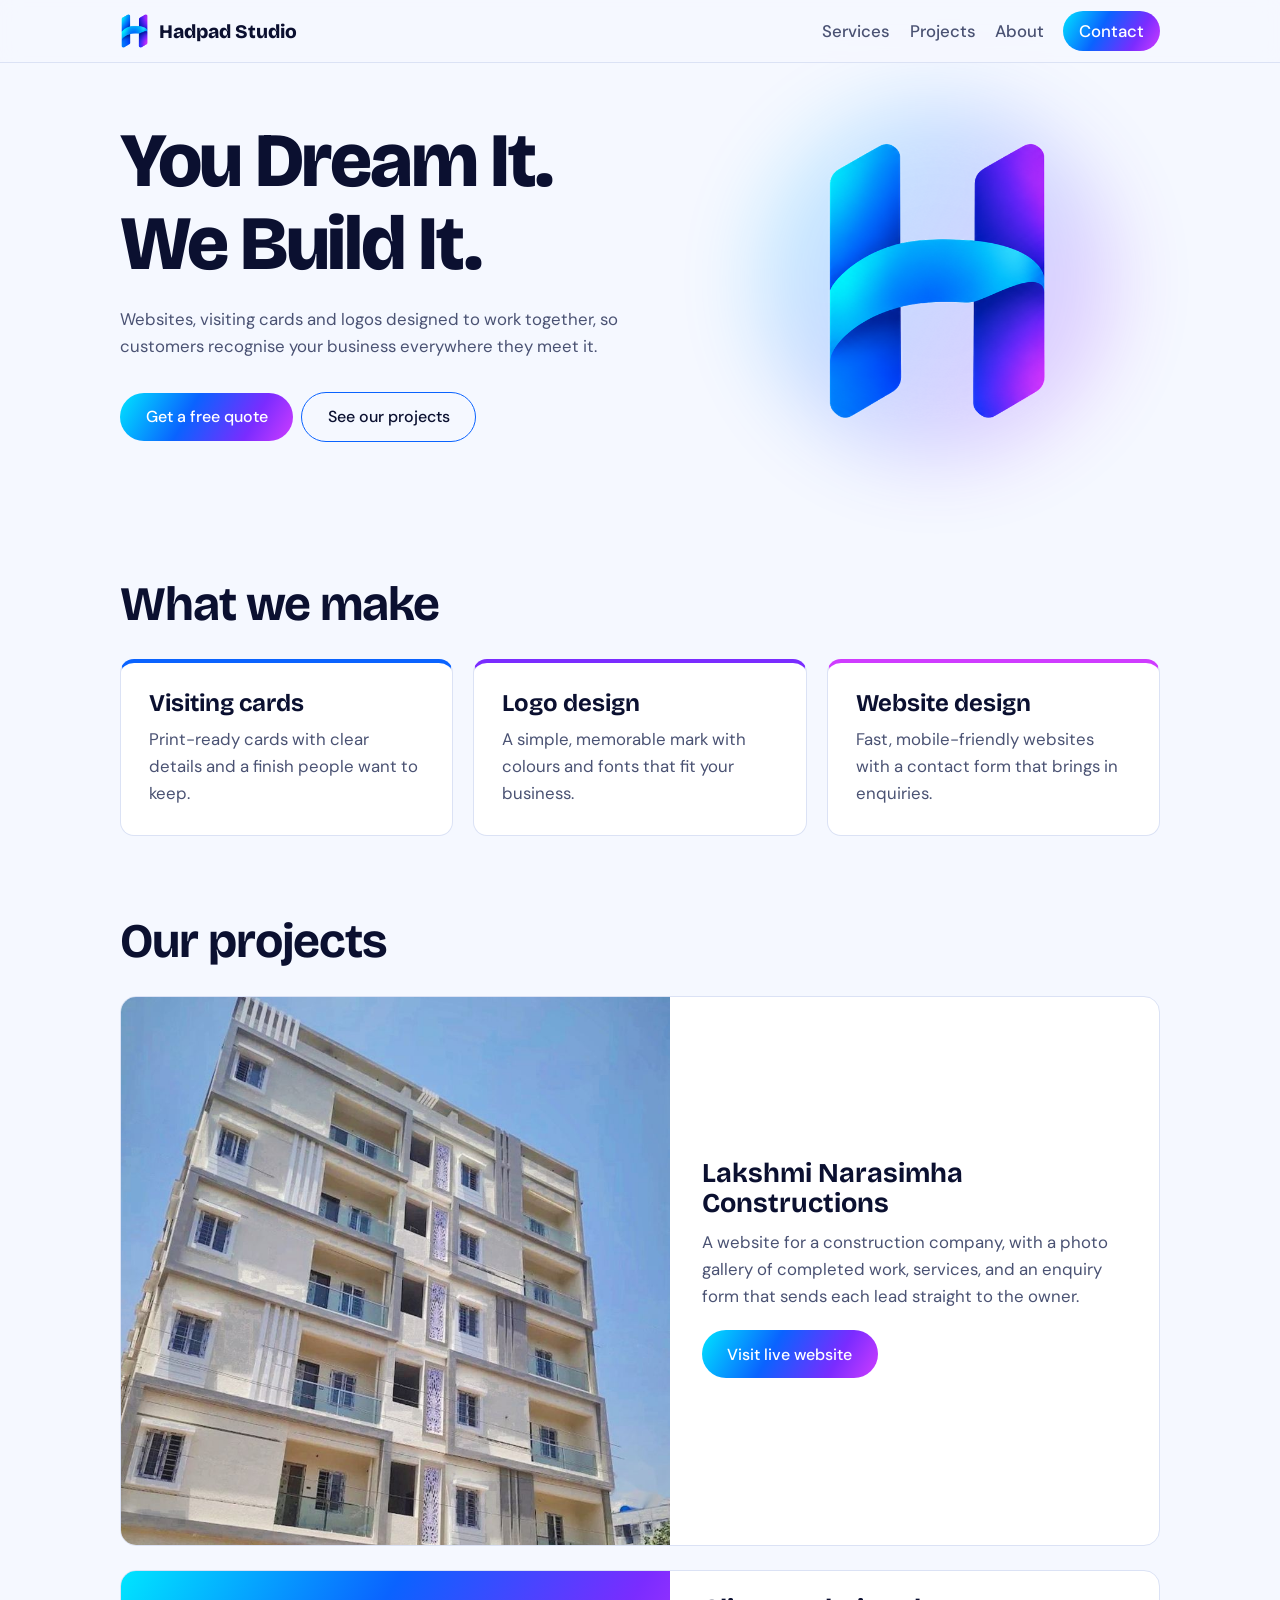
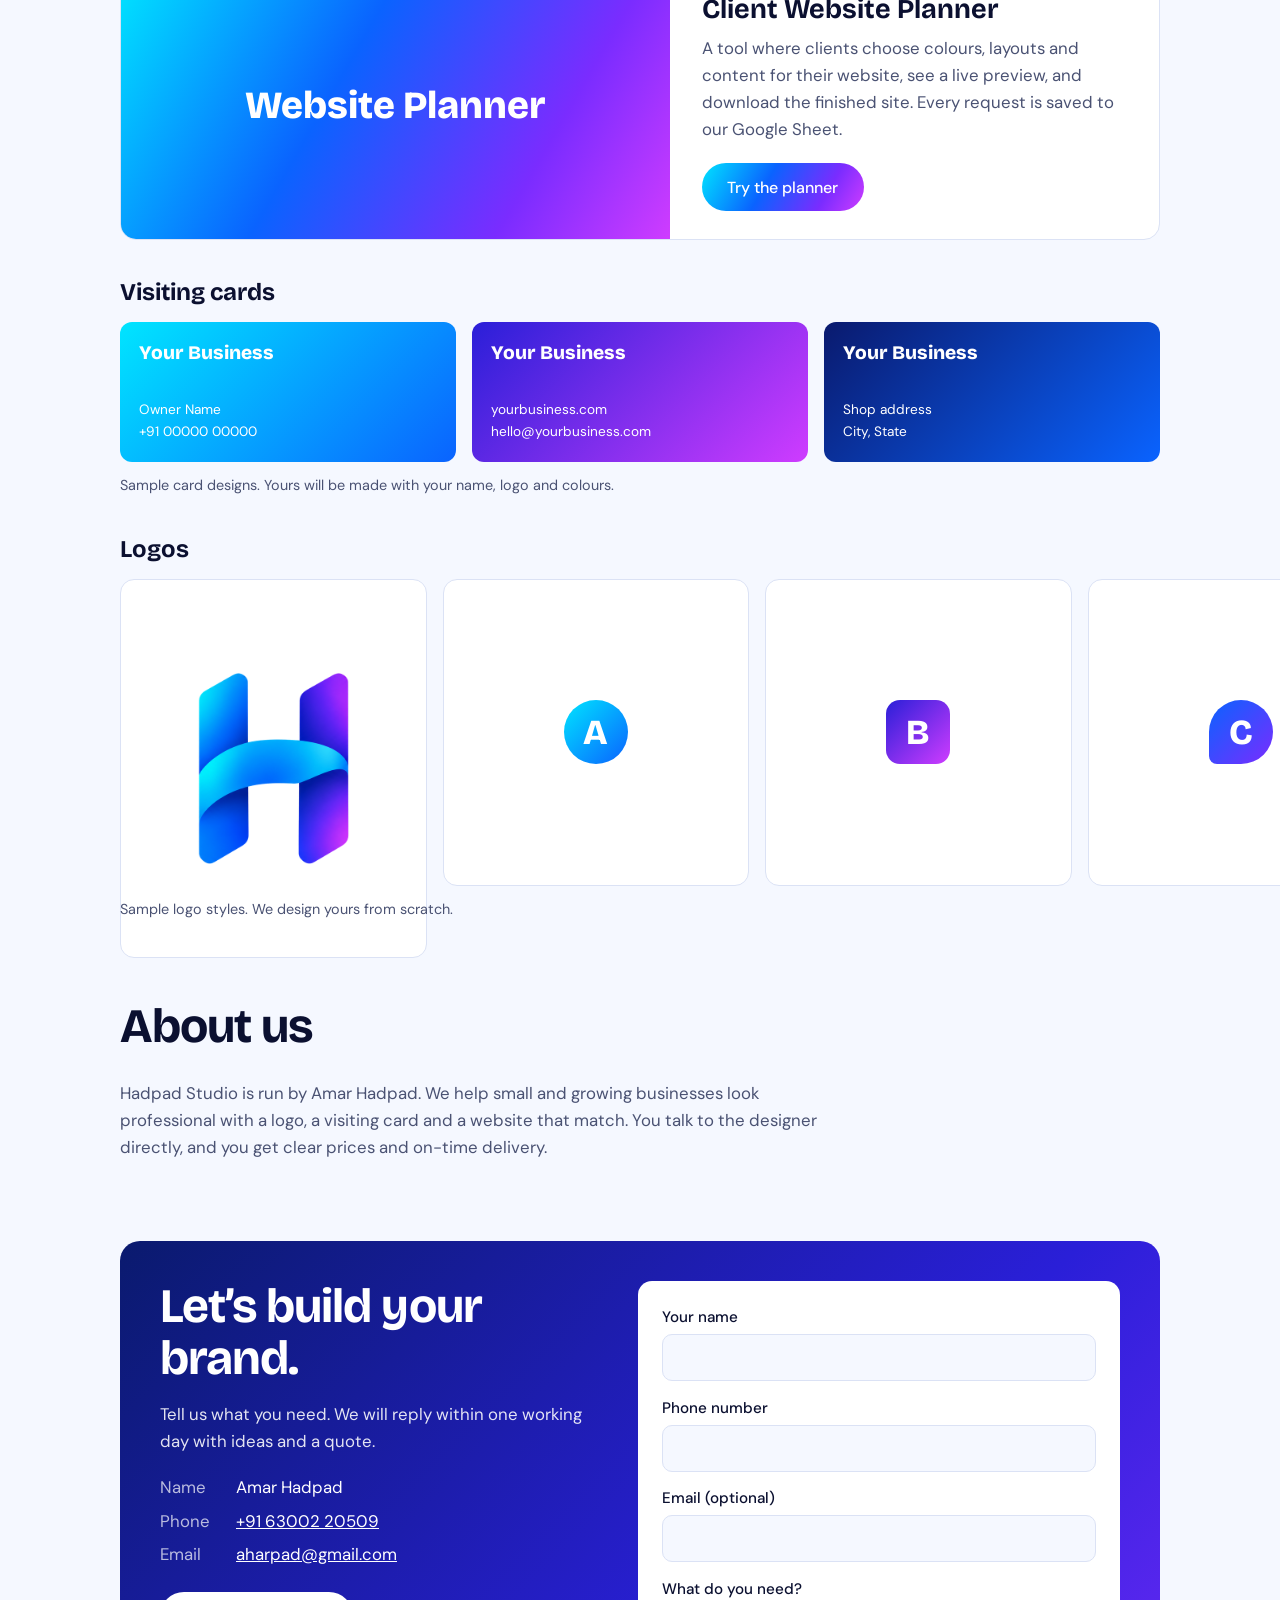
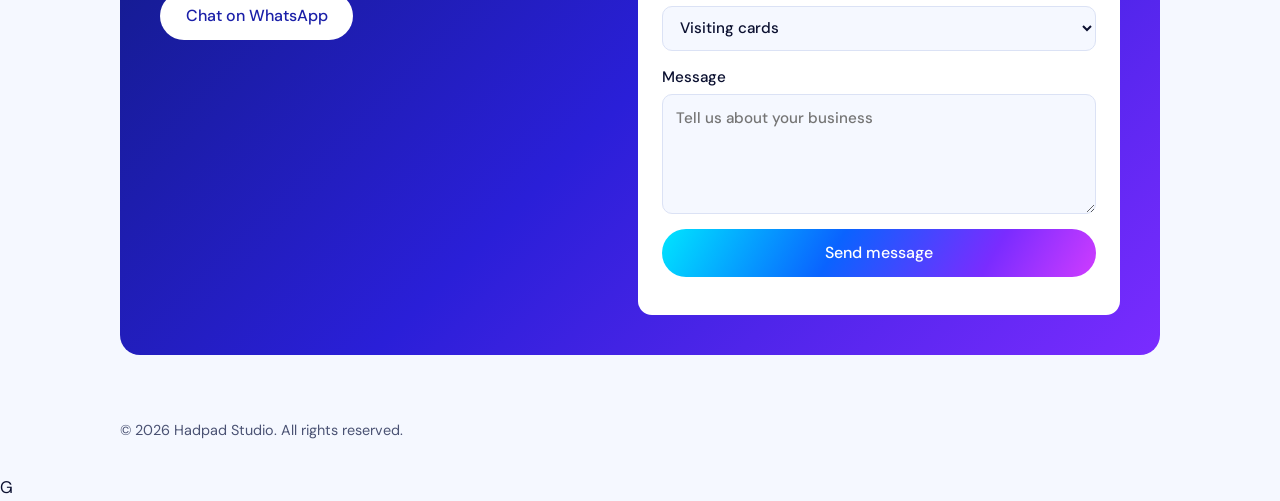
==== index.html @ 597d5db1 "update" ====
<!DOCTYPE html>
<html lang="en">
<head>
<meta charset="utf-8">
<meta name="viewport" content="width=device-width, initial-scale=1, viewport-fit=cover">
<title>Hadpad Studio – Brands that get remembered</title>
<meta name="description" content="Hadpad Studio designs visiting cards, logos and websites for growing businesses. Get a free quote today.">
<meta name="theme-color" content="#2a1fd8">
<link rel="icon" type="image/png" sizes="32x32" href="images/favicon-32x32.png">
<link rel="apple-touch-icon" href="images/apple-touch-icon.png">
<link rel="preconnect" href="https://fonts.googleapis.com">
<link rel="preconnect" href="https://fonts.gstatic.com" crossorigin>
<link rel="stylesheet" href="https://fonts.googleapis.com/css2?family=Bricolage+Grotesque:wght@600;800&family=DM+Sans:wght@400;500&display=swap">
<link rel="stylesheet" href="style.css">
</head>
<body>
<header><div class="wrap bar">
<a class="logo" href="#top"><img src="images/logo.png" alt="" width="28" height="40"><span>Hadpad Studio</span></a>
<nav><a href="#services">Services</a><a href="#projects">Projects</a><a href="#about">About</a><a class="pill" href="#contact">Contact</a></nav>
</div></header>
<main id="top">
<section class="wrap hero">
<div>
<h1>You Dream It. We Build It.</h1>
<p>Websites, visiting cards and logos designed to work together, so customers recognise your business everywhere they meet it.</p>
<a class="btn" href="#contact">Get a free quote</a><a class="btn alt" href="#projects">See our projects</a>
</div>
<div class="mark" aria-hidden="true"><img src="images/logo.png" alt="" width="260" height="370"></div>
</section>

<section class="wrap sec" id="services">
<h2>What we make</h2>
<div class="grid3">
<div class="svc"><h3>Visiting cards</h3><p>Print-ready cards with clear details and a finish people want to keep.</p></div>
<div class="svc"><h3>Logo design</h3><p>A simple, memorable mark with colours and fonts that fit your business.</p></div>
<div class="svc"><h3>Website design</h3><p>Fast, mobile-friendly websites with a contact form that brings in enquiries.</p></div>
</div>
</section>

<section class="wrap sec" id="projects">
<h2>Our projects</h2>

<article class="proj">
<img src="images/project-lnc.jpg" alt="Lakshmi Narasimha Constructions website" loading="lazy" width="900" height="600">
<div>
<h3>Lakshmi Narasimha Constructions</h3>
<p>A website for a construction company, with a photo gallery of completed work, services, and an enquiry form that sends each lead straight to the owner.</p>
<a class="btn" href="https://lakshmi-narasimha-constructions.aharpad.workers.dev/" target="_blank" rel="noopener">Visit live website</a>
</div>
</article>

<article class="proj">
<span class="ph" aria-hidden="true">Website Planner</span>
<div>
<h3>Client Website Planner</h3>
<p>A tool where clients choose colours, layouts and content for their website, see a live preview, and download the finished site. Every request is saved to our Google Sheet.</p>
<a class="btn" href="https://web-builder.aharpad.workers.dev/" target="_blank" rel="noopener">Try the planner</a>
</div>
</article>

<h3 class="sub">Visiting cards</h3>
<div class="cards">
<div class="vc a"><b>Your Business</b><span>Owner Name<br>+91 00000 00000</span></div>
<div class="vc b"><b>Your Business</b><span>yourbusiness.com<br>hello@yourbusiness.com</span></div>
<div class="vc c"><b>Your Business</b><span>Shop address<br>City, State</span></div>
</div>
<p class="note">Sample card designs. Yours will be made with your name, logo and colours.</p>
<h3 class="sub">Logos</h3>
<div class="logos">
<div class="lg"><img src="images/logo.png" alt="H ribbon logo" width="60" height="85"></div>
<div class="lg"><span class="m1">A</span></div>
<div class="lg"><span class="m2">B</span></div>
<div class="lg"><span class="m3">C</span></div>
</div>
<p class="note">Sample logo styles. We design yours from scratch.</p>
</section>

<section class="wrap sec" id="about">
<h2>About us</h2>
<p class="lead">Hadpad Studio is run by Amar Hadpad. We help small and growing businesses look professional with a logo, a visiting card and a website that match. You talk to the designer directly, and you get clear prices and on-time delivery.</p>
</section>

<section class="wrap sec" id="contact">
<div class="box">
<div class="info">
<h2>Let’s build your brand.</h2>
<p>Tell us what you need. We will reply within one working day with ideas and a quote.</p>
<ul>
<li><span>Name</span> Amar Hadpad</li>
<li><span>Phone</span> <a href="tel:+916300220509">+91 63002 20509</a></li>
<li><span>Email</span> <a href="mailto:aharpad@gmail.com">aharpad@gmail.com</a></li>
</ul>
<a class="btn wa" href="https://wa.me/916300220509?text=Hi%20Amar%2C%20I%20need%20help%20with%20my%20brand." target="_blank" rel="noopener">Chat on WhatsApp</a>
</div>
<form id="f" novalidate>
<input type="text" name="_honey" tabindex="-1" autocomplete="off" class="hp" aria-hidden="true">
<label>Your name<input name="name" required autocomplete="name"></label>
<label>Phone number<input name="phone" type="tel" required autocomplete="tel"></label>
<label>Email (optional)<input name="email" type="email" autocomplete="email"></label>
<label>What do you need?
<select name="service"><option>Visiting cards</option><option>Logo design</option><option>Website design</option><option>Full brand package</option></select></label>
<label>Message<textarea name="message" rows="4" placeholder="Tell us about your business"></textarea></label>
<button class="btn" type="submit">Send message</button>
<p id="msg" role="status" aria-live="polite"></p>
</form>
</div>
</section>
</main>
<footer><div class="wrap">© 2026 Hadpad Studio. All rights reserved.</div></footer>
<script src="script.js"></script>
</body>
</html>G
---- style.css ----
:root{--bg:#f5f8ff;--surface:#fff;--ink:#0b1030;--muted:#4a5273;--line:#dbe2f5;--cyan:#00e5ff;--blue:#0a63ff;--indigo:#2a1fd8;--violet:#7a2cff;--magenta:#cf3cff;
--grad:linear-gradient(120deg,var(--cyan),var(--blue) 40%,var(--violet) 75%,var(--magenta));
box-sizing:border-box;padding-top:env(safe-area-inset-top,0px);padding-bottom:env(safe-area-inset-bottom,0px)}
@media (prefers-color-scheme:dark){:root{--bg:#070a1f;--surface:#10163a;--ink:#f0f3ff;--muted:#a9b3d9;--line:#222b5c}}
*,*::before,*::after{box-sizing:inherit}
html{scroll-padding-top:4.5rem;scroll-behavior:smooth}
body{margin:0;background:var(--bg);color:var(--ink);font:400 1.05rem/1.6 "DM Sans",system-ui,sans-serif}
h1,h2,h3{font-family:"Bricolage Grotesque","DM Sans",system-ui,sans-serif;line-height:1.08;margin:0}
a{color:inherit}
:focus-visible{outline:3px solid var(--blue);outline-offset:3px}
img{max-width:100%;height:auto}
.wrap{max-width:1080px;margin:0 auto;padding:0 1.25rem}
header{position:sticky;top:0;z-index:5;background:color-mix(in srgb,var(--bg) 88%,transparent);backdrop-filter:blur(10px);border-bottom:1px solid var(--line)}
.bar{display:flex;justify-content:space-between;align-items:center;padding-top:.7rem;padding-bottom:.7rem}
.logo{display:flex;align-items:center;gap:.6rem;font:800 1.2rem "Bricolage Grotesque",sans-serif;text-decoration:none}
.logo img{height:36px;width:auto}
nav{display:flex;align-items:center;gap:1.2rem}
nav a{text-decoration:none;color:var(--muted);font-weight:500}
nav a:hover{color:var(--ink)}
nav a.pill{background:var(--grad);color:#fff;padding:.4rem 1rem;border-radius:999px}
.hero{display:grid;grid-template-columns:1.1fr .9fr;gap:3rem;align-items:center;padding-top:3rem;padding-bottom:4.5rem}
.hero h1{font-size:clamp(2.6rem,6.5vw,4.8rem);font-weight:800;letter-spacing:-.03em}
.hero p{max-width:34rem;color:var(--muted);margin:1.25rem 0 2rem}
.btn{display:inline-block;border:0;cursor:pointer;font:500 1rem "DM Sans",sans-serif;background:var(--grad);color:#fff;padding:.85rem 1.6rem;border-radius:999px;text-decoration:none}
.btn.alt{background:transparent;color:var(--ink);border:1.5px solid var(--blue);margin-left:.5rem}
.btn:disabled{opacity:.6;cursor:wait}
.mark{display:grid;place-items:center;position:relative;min-height:340px}
.mark::before{content:"";position:absolute;width:80%;aspect-ratio:1;border-radius:50%;background:var(--grad);opacity:.2;filter:blur(40px)}
.mark img{position:relative;width:min(240px,65%)}
.sec{padding-top:3.5rem;padding-bottom:1.5rem}
.sec h2{font-size:clamp(2rem,4.5vw,3rem);letter-spacing:-.02em;margin-bottom:1.75rem}
.lead{max-width:44rem;color:var(--muted);margin:0}
.grid3{display:grid;grid-template-columns:repeat(3,1fr);gap:1.25rem}
.svc{background:var(--surface);border:1px solid var(--line);border-top:4px solid var(--blue);border-radius:14px;padding:1.75rem}
.svc:nth-child(2){border-top-color:var(--violet)}
.svc:nth-child(3){border-top-color:var(--magenta)}
.svc h3{font-size:1.5rem;margin-bottom:.6rem}
.svc p{margin:0;color:var(--muted)}
.proj{display:grid;grid-template-columns:1.2fr 1fr;gap:2rem;align-items:center;background:var(--surface);border:1px solid var(--line);border-radius:16px;overflow:hidden}
.proj + .proj{margin-top:1.5rem}
.proj img{display:block;width:100%;height:100%;object-fit:cover;min-height:260px}
.proj .ph{display:grid;place-items:center;align-self:stretch;min-height:260px;background:var(--grad);color:#fff;font:800 clamp(1.6rem,3.5vw,2.4rem)/1.1 "Bricolage Grotesque",sans-serif;text-align:center;padding:1rem}
.proj div{padding:1.5rem 1.75rem 1.75rem 0}
.proj h3{font-size:1.7rem;margin-bottom:.7rem}
.proj p{color:var(--muted);margin:0 0 1.25rem}
.sub{font-size:1.5rem;margin:2.5rem 0 1rem}
.cards{display:grid;grid-template-columns:repeat(3,1fr);gap:1rem}
.vc{min-height:140px;border-radius:12px;padding:1.2rem;color:#fff;display:flex;flex-direction:column;justify-content:space-between}
.vc b{font:800 1.2rem "Bricolage Grotesque",sans-serif}
.vc span{font-size:.85rem}
.vc.a{background:linear-gradient(135deg,var(--cyan),var(--blue))}
.vc.b{background:linear-gradient(135deg,var(--indigo),var(--magenta))}
.vc.c{background:linear-gradient(135deg,#0a1a6e,var(--blue))}
.logos{display:grid;grid-template-columns:repeat(4,1fr);gap:1rem}
.lg{aspect-ratio:1;display:grid;place-items:center;background:var(--surface);border:1px solid var(--line);border-radius:14px}
.lg img{height:55%;width:auto}
.lg span{font:800 2.2rem "Bricolage Grotesque",sans-serif;color:#fff;width:64px;height:64px;display:grid;place-items:center}
.m1{background:linear-gradient(135deg,var(--cyan),var(--blue));border-radius:50%}
.m2{background:linear-gradient(135deg,var(--indigo),var(--magenta));border-radius:14px}
.m3{background:linear-gradient(135deg,var(--blue),var(--violet));border-radius:50% 50% 50% 8px}
.note{color:var(--muted);font-size:.9rem;margin:.75rem 0 0}
.box{display:grid;grid-template-columns:1fr 1.1fr;gap:2.5rem;background:linear-gradient(135deg,#0a1a6e,var(--indigo) 55%,var(--violet));color:#fff;border-radius:20px;padding:2.5rem}
.box h2{margin-bottom:1rem}
.info p{opacity:.88;margin:0 0 1.25rem}
.info ul{list-style:none;padding:0;margin:0 0 1.5rem}
.info li{margin-bottom:.4rem}
.info li span{display:inline-block;width:4.5rem;opacity:.7}
.btn.wa{background:#fff;color:#1a1fa8}
form{display:grid;gap:.9rem;background:var(--surface);color:var(--ink);padding:1.5rem;border-radius:14px}
label{display:grid;gap:.3rem;font-weight:500;font-size:.95rem}
input,select,textarea{font:inherit;color:var(--ink);background:var(--bg);border:1.5px solid var(--line);border-radius:10px;padding:.65rem .8rem;width:100%}
input:focus,select:focus,textarea:focus{border-color:var(--blue);outline:none}
.hp{position:absolute;left:-9999px;height:0;width:0;opacity:0}
#msg{margin:0;font-size:.95rem}
#msg.ok{color:#0a8a4a}
#msg.err{color:#c4262e}
#msg a{text-decoration:underline}
footer{padding:2.5rem 0 2rem;color:var(--muted);font-size:.9rem}
@media (max-width:820px){
.hero,.proj,.box{grid-template-columns:1fr}.hero{gap:1rem}.mark{min-height:260px}
.grid3,.cards{grid-template-columns:1fr}.logos{grid-template-columns:repeat(2,1fr)}
.proj div{padding:0 1.5rem 1.75rem}.box{padding:1.5rem}
.proj .ph{min-height:180px}
nav a:not(.pill){display:none}.btn.alt{margin:.6rem 0 0}}
@media (prefers-reduced-motion:no-preference){.mark img{animation:float 5s ease-in-out infinite alternate}}
@keyframes float{to{translate:0 -10px}}
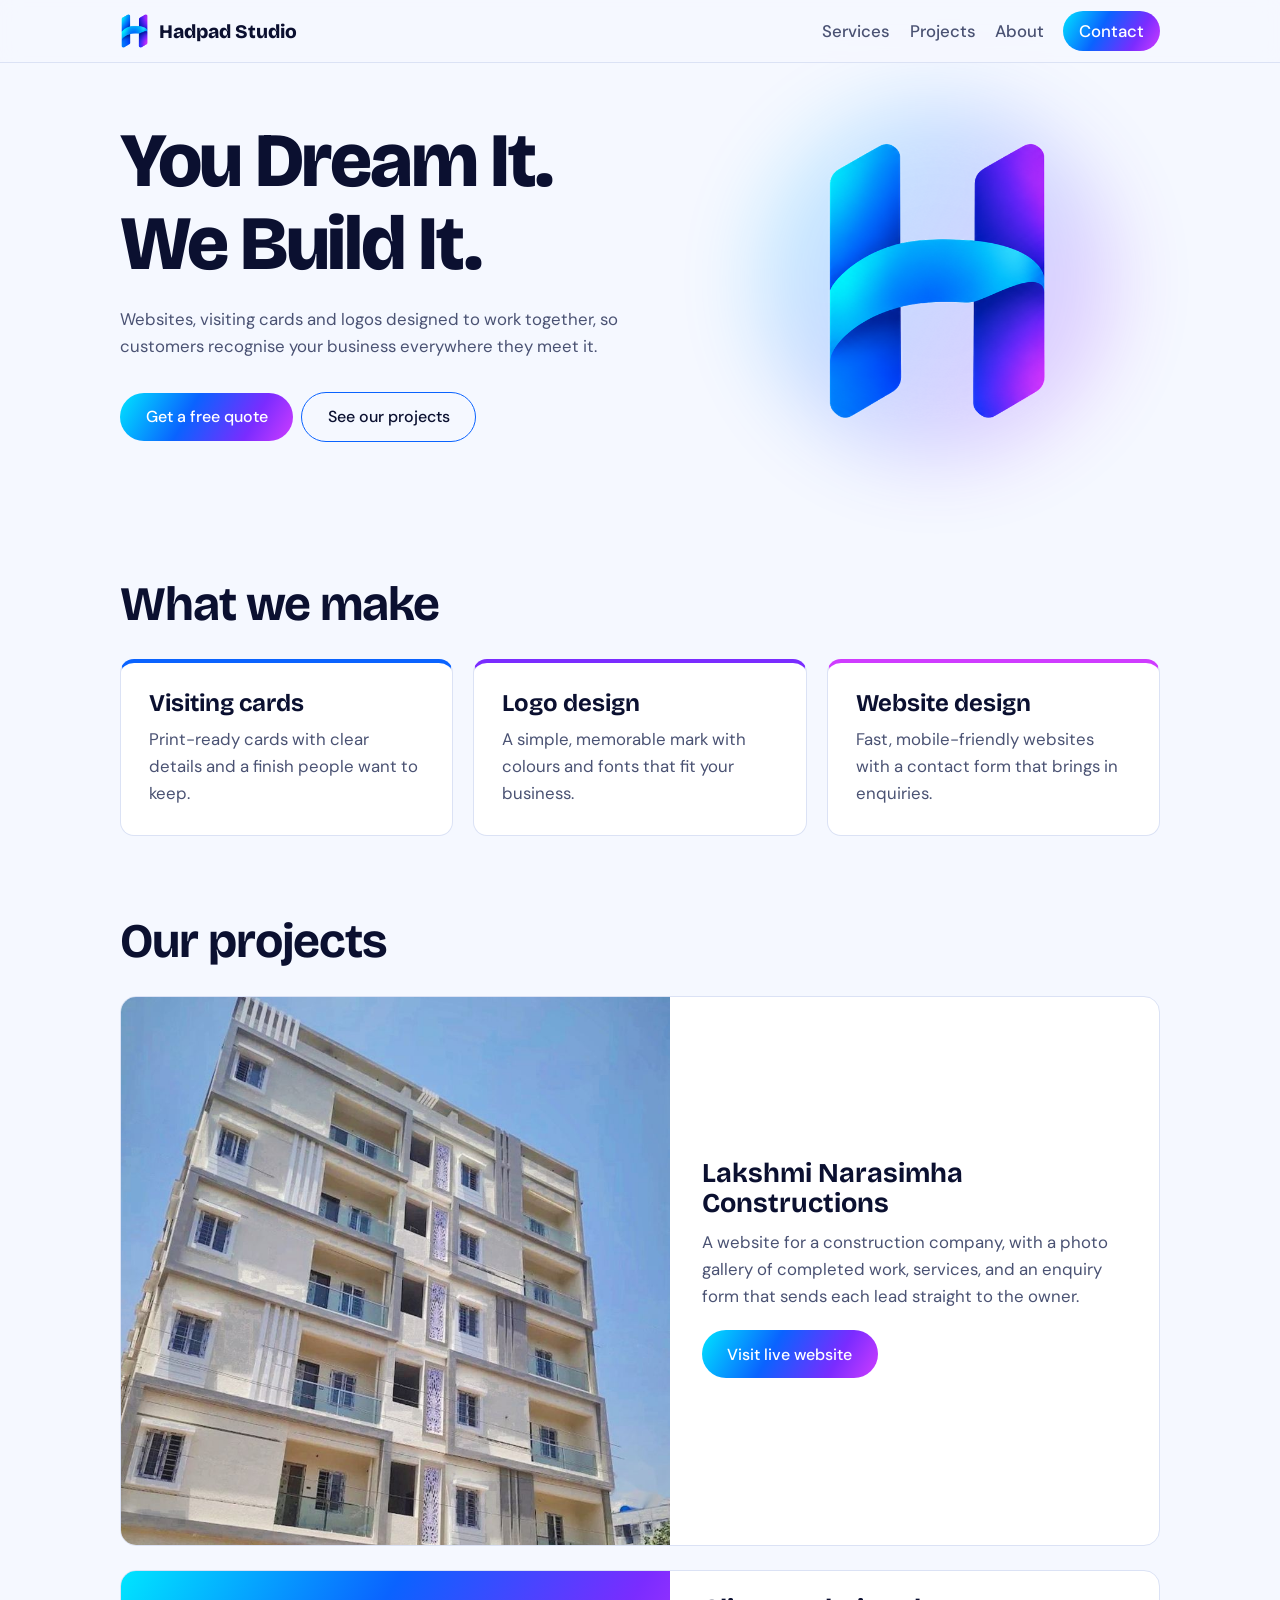
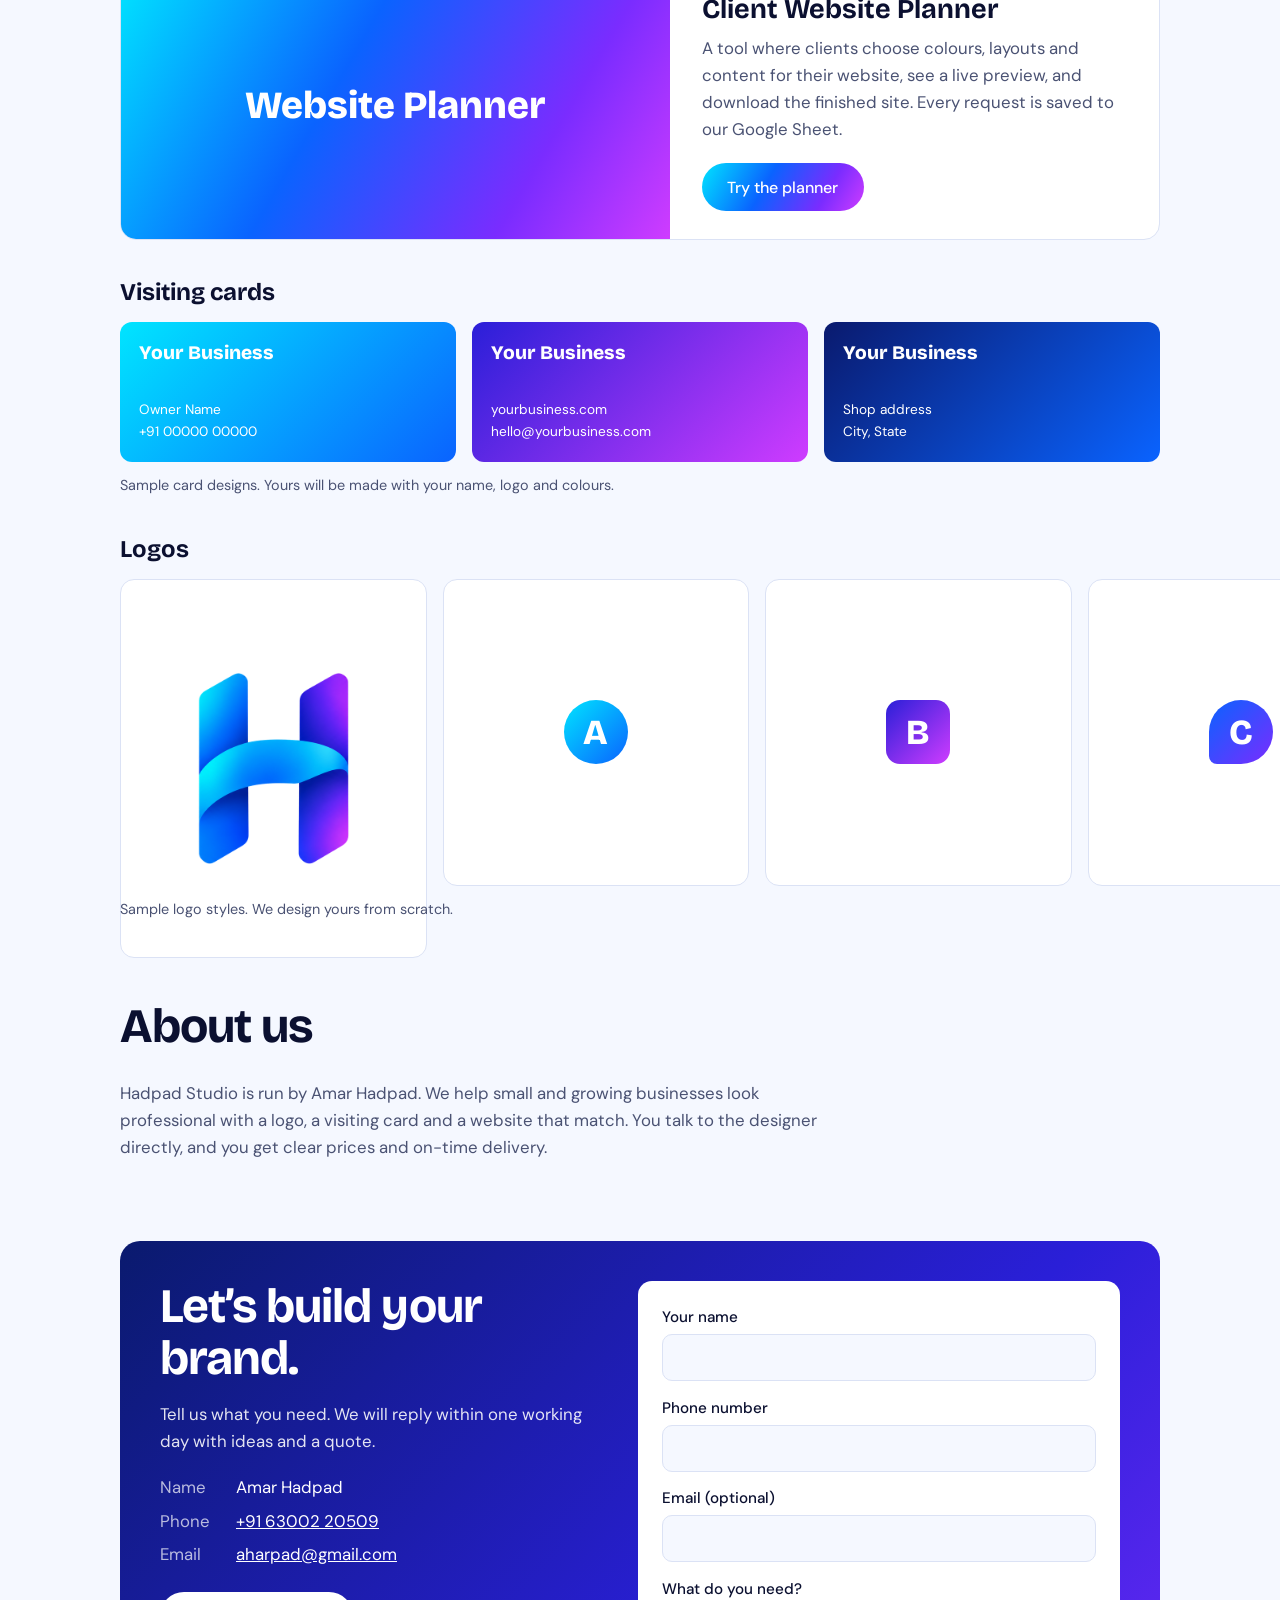
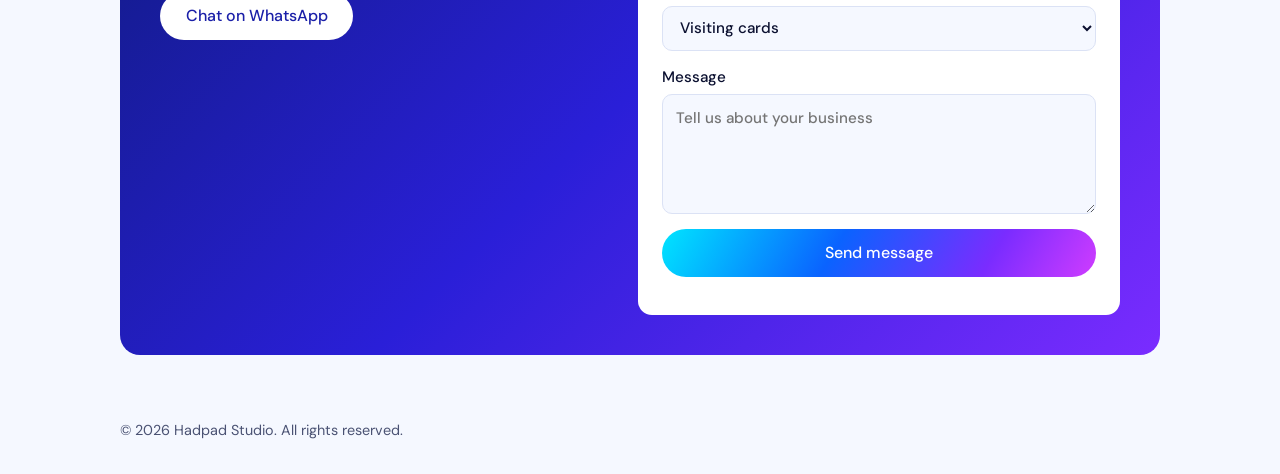
==== commit 5dbd988b: "update" ====
--- a/index.html
+++ b/index.html
@@ -109,4 +109,4 @@
 <footer><div class="wrap">© 2026 Hadpad Studio. All rights reserved.</div></footer>
 <script src="script.js"></script>
 </body>
-</html>G+</html>
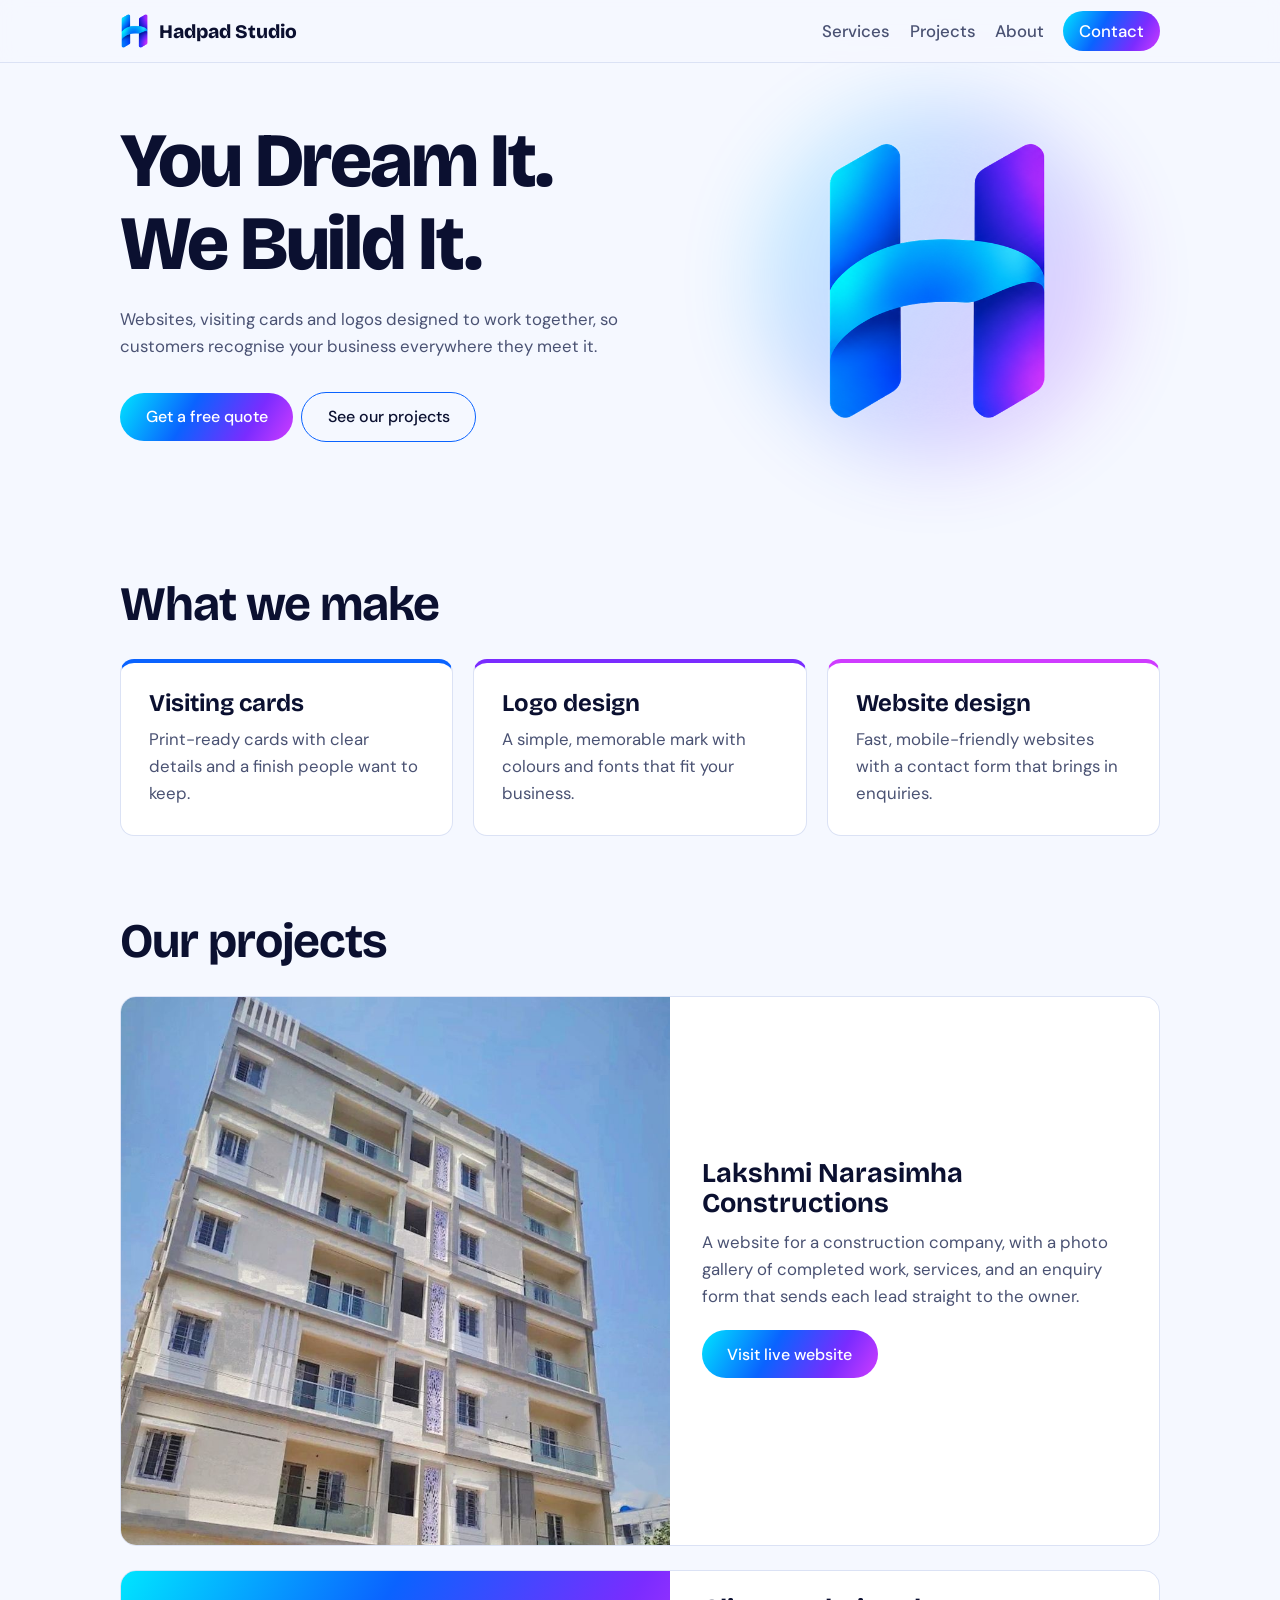
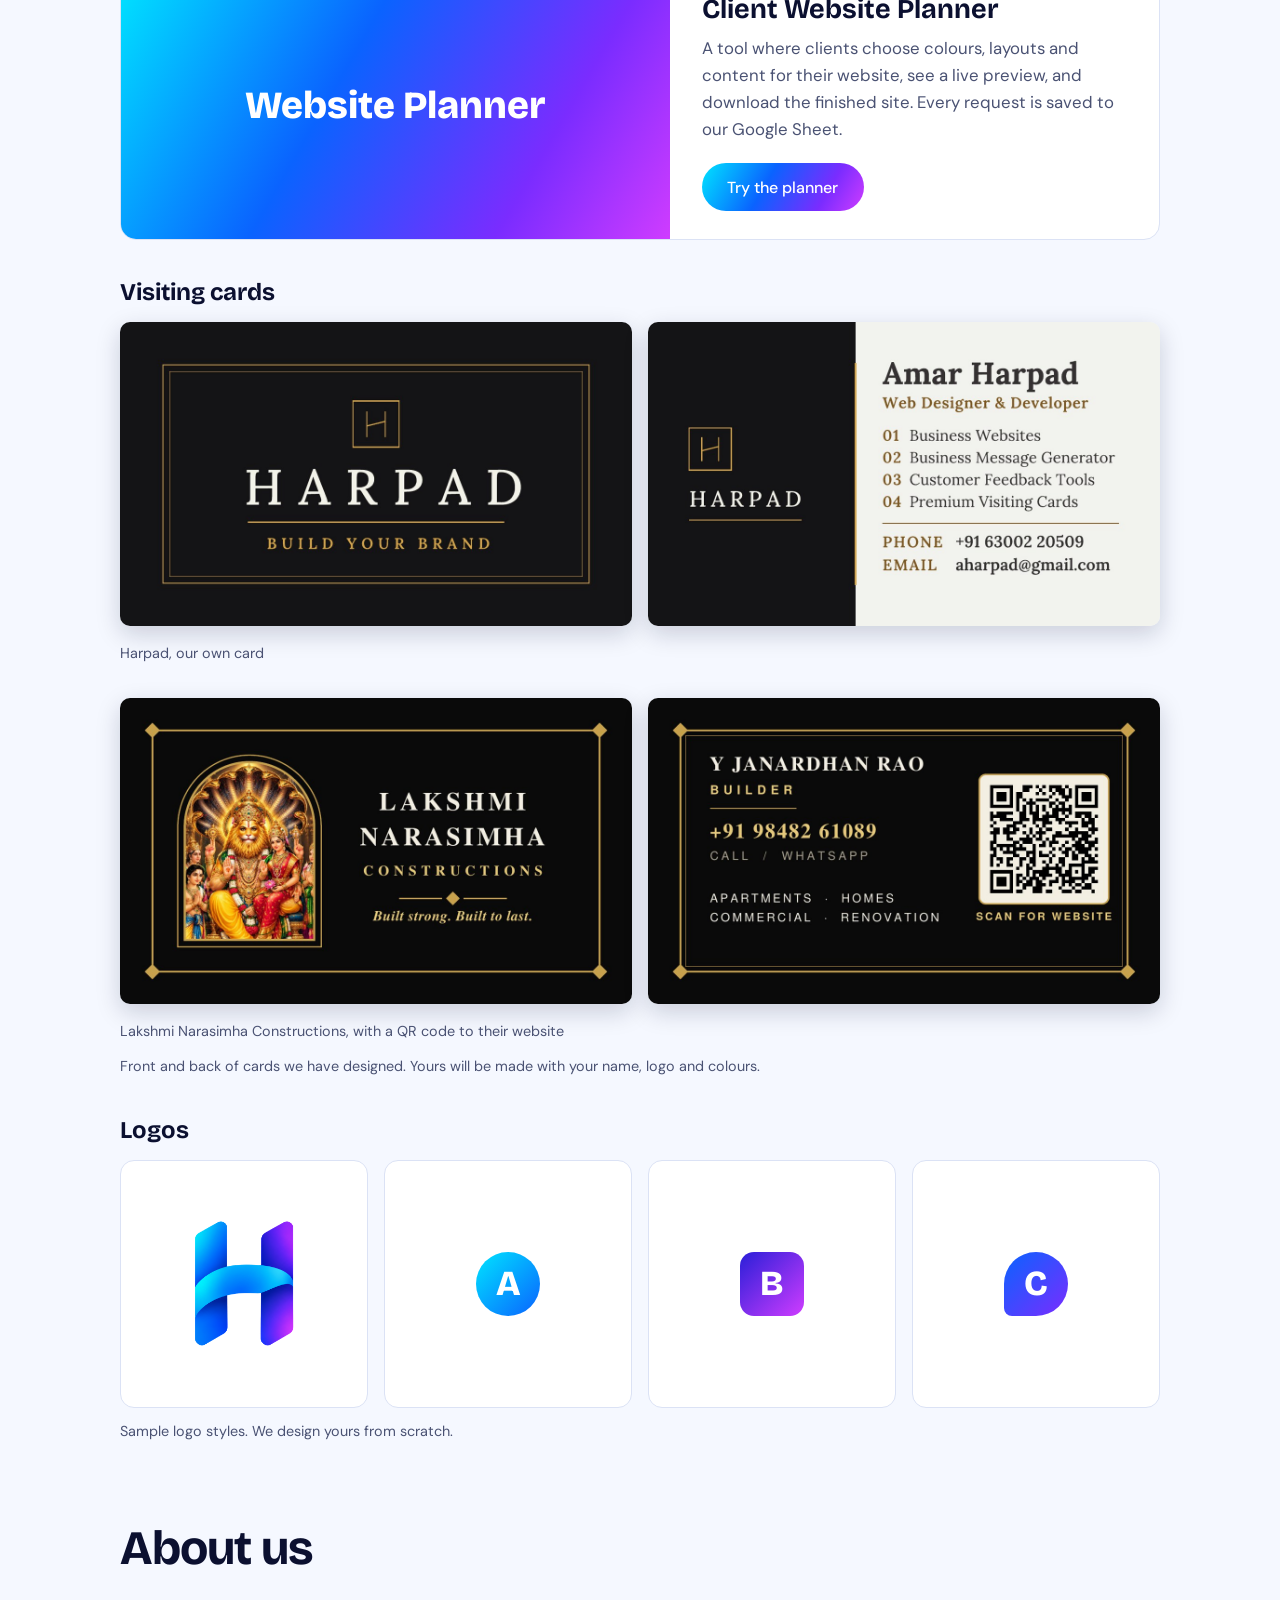
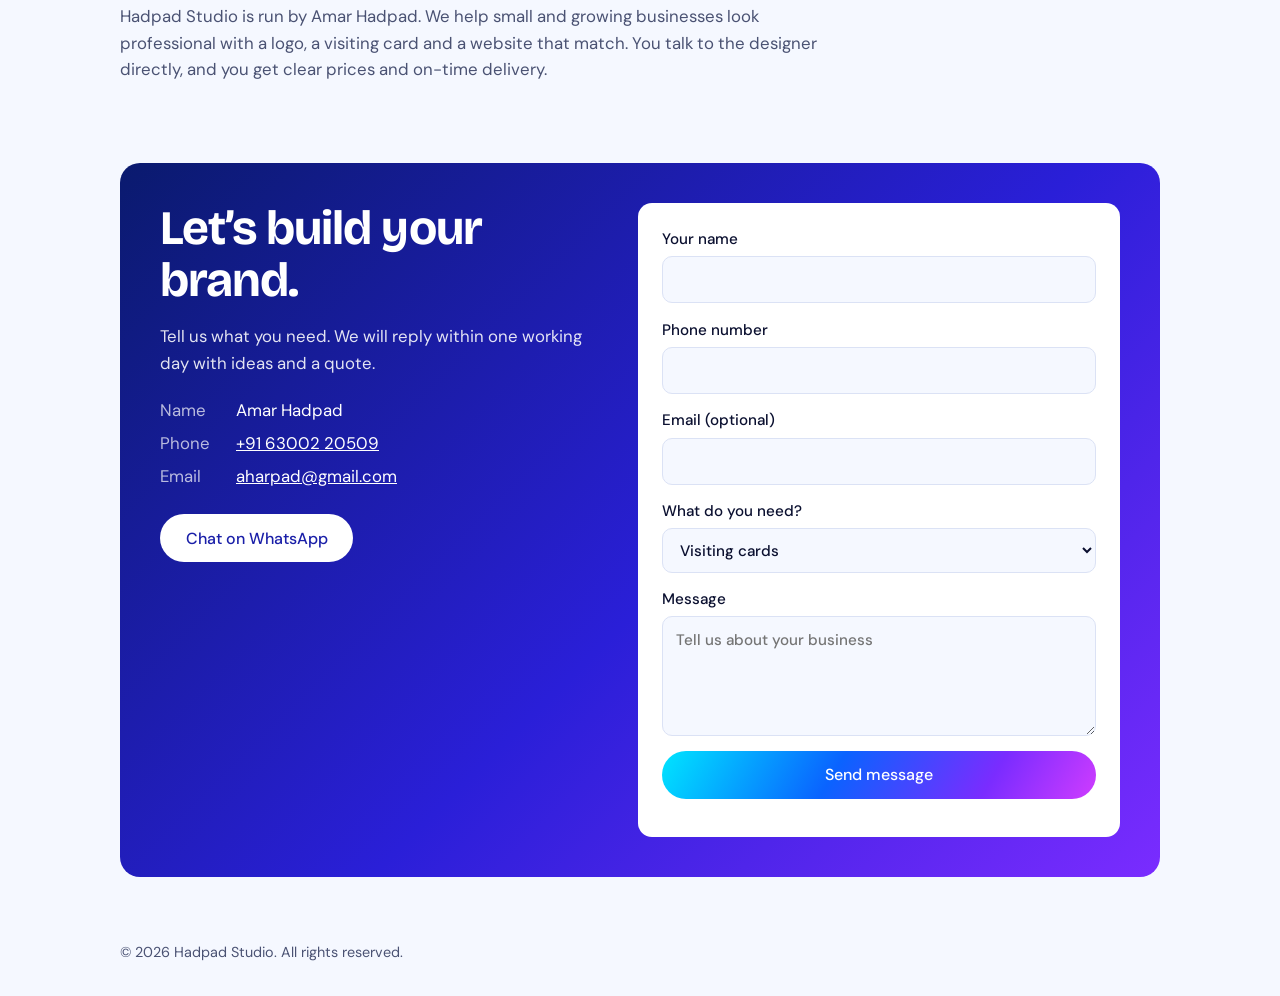
==== commit 80d0a8b9: "Add real visiting cards to projects, fix logos grid overflow Co-Authored-By: Claude Sonnet 5.5 <nore" ====
--- a/index.html
+++ b/index.html
@@ -59,12 +59,11 @@
 </article>
 
 <h3 class="sub">Visiting cards</h3>
-<div class="cards">
-<div class="vc a"><b>Your Business</b><span>Owner Name<br>+91 00000 00000</span></div>
-<div class="vc b"><b>Your Business</b><span>yourbusiness.com<br>hello@yourbusiness.com</span></div>
-<div class="vc c"><b>Your Business</b><span>Shop address<br>City, State</span></div>
+<div class="cardset">
+<figure><img src="images/card-harpad-front.jpg" alt="Harpad visiting card, front: Harpad, Build your brand" width="1100" height="654" loading="lazy"><img src="images/card-harpad-back.jpg" alt="Harpad visiting card, back: Amar Harpad, web designer and developer, with contact details" width="1100" height="654" loading="lazy"><figcaption>Harpad, our own card</figcaption></figure>
+<figure><img src="images/card-lnc-front.jpg" alt="Lakshmi Narasimha Constructions visiting card, front" width="1100" height="658" loading="lazy"><img src="images/card-lnc-back.jpg" alt="Lakshmi Narasimha Constructions visiting card, back, with contact details and a QR code to the website" width="1100" height="658" loading="lazy"><figcaption>Lakshmi Narasimha Constructions, with a QR code to their website</figcaption></figure>
 </div>
-<p class="note">Sample card designs. Yours will be made with your name, logo and colours.</p>
+<p class="note">Front and back of cards we have designed. Yours will be made with your name, logo and colours.</p>
 <h3 class="sub">Logos</h3>
 <div class="logos">
 <div class="lg"><img src="images/logo.png" alt="H ribbon logo" width="60" height="85"></div>
--- a/style.css
+++ b/style.css
@@ -44,16 +44,13 @@
 .proj h3{font-size:1.7rem;margin-bottom:.7rem}
 .proj p{color:var(--muted);margin:0 0 1.25rem}
 .sub{font-size:1.5rem;margin:2.5rem 0 1rem}
-.cards{display:grid;grid-template-columns:repeat(3,1fr);gap:1rem}
-.vc{min-height:140px;border-radius:12px;padding:1.2rem;color:#fff;display:flex;flex-direction:column;justify-content:space-between}
-.vc b{font:800 1.2rem "Bricolage Grotesque",sans-serif}
-.vc span{font-size:.85rem}
-.vc.a{background:linear-gradient(135deg,var(--cyan),var(--blue))}
-.vc.b{background:linear-gradient(135deg,var(--indigo),var(--magenta))}
-.vc.c{background:linear-gradient(135deg,#0a1a6e,var(--blue))}
-.logos{display:grid;grid-template-columns:repeat(4,1fr);gap:1rem}
+.cardset{display:grid;gap:2rem}
+.cardset figure{margin:0;display:grid;grid-template-columns:1fr 1fr;gap:1rem}
+.cardset img{display:block;width:100%;height:auto;border-radius:10px;box-shadow:0 8px 24px rgba(11,16,48,.18)}
+.cardset figcaption{grid-column:1/-1;color:var(--muted);font-size:.9rem}
+.logos{display:grid;grid-template-columns:repeat(4,minmax(0,1fr));gap:1rem}
 .lg{aspect-ratio:1;display:grid;place-items:center;background:var(--surface);border:1px solid var(--line);border-radius:14px}
-.lg img{height:55%;width:auto}
+.lg img{height:55%;width:auto;max-width:80%;object-fit:contain}
 .lg span{font:800 2.2rem "Bricolage Grotesque",sans-serif;color:#fff;width:64px;height:64px;display:grid;place-items:center}
 .m1{background:linear-gradient(135deg,var(--cyan),var(--blue));border-radius:50%}
 .m2{background:linear-gradient(135deg,var(--indigo),var(--magenta));border-radius:14px}
@@ -78,7 +75,7 @@
 footer{padding:2.5rem 0 2rem;color:var(--muted);font-size:.9rem}
 @media (max-width:820px){
 .hero,.proj,.box{grid-template-columns:1fr}.hero{gap:1rem}.mark{min-height:260px}
-.grid3,.cards{grid-template-columns:1fr}.logos{grid-template-columns:repeat(2,1fr)}
+.grid3{grid-template-columns:1fr}.logos{grid-template-columns:repeat(2,minmax(0,1fr))}.cardset figure{grid-template-columns:1fr}
 .proj div{padding:0 1.5rem 1.75rem}.box{padding:1.5rem}
 .proj .ph{min-height:180px}
 nav a:not(.pill){display:none}.btn.alt{margin:.6rem 0 0}}
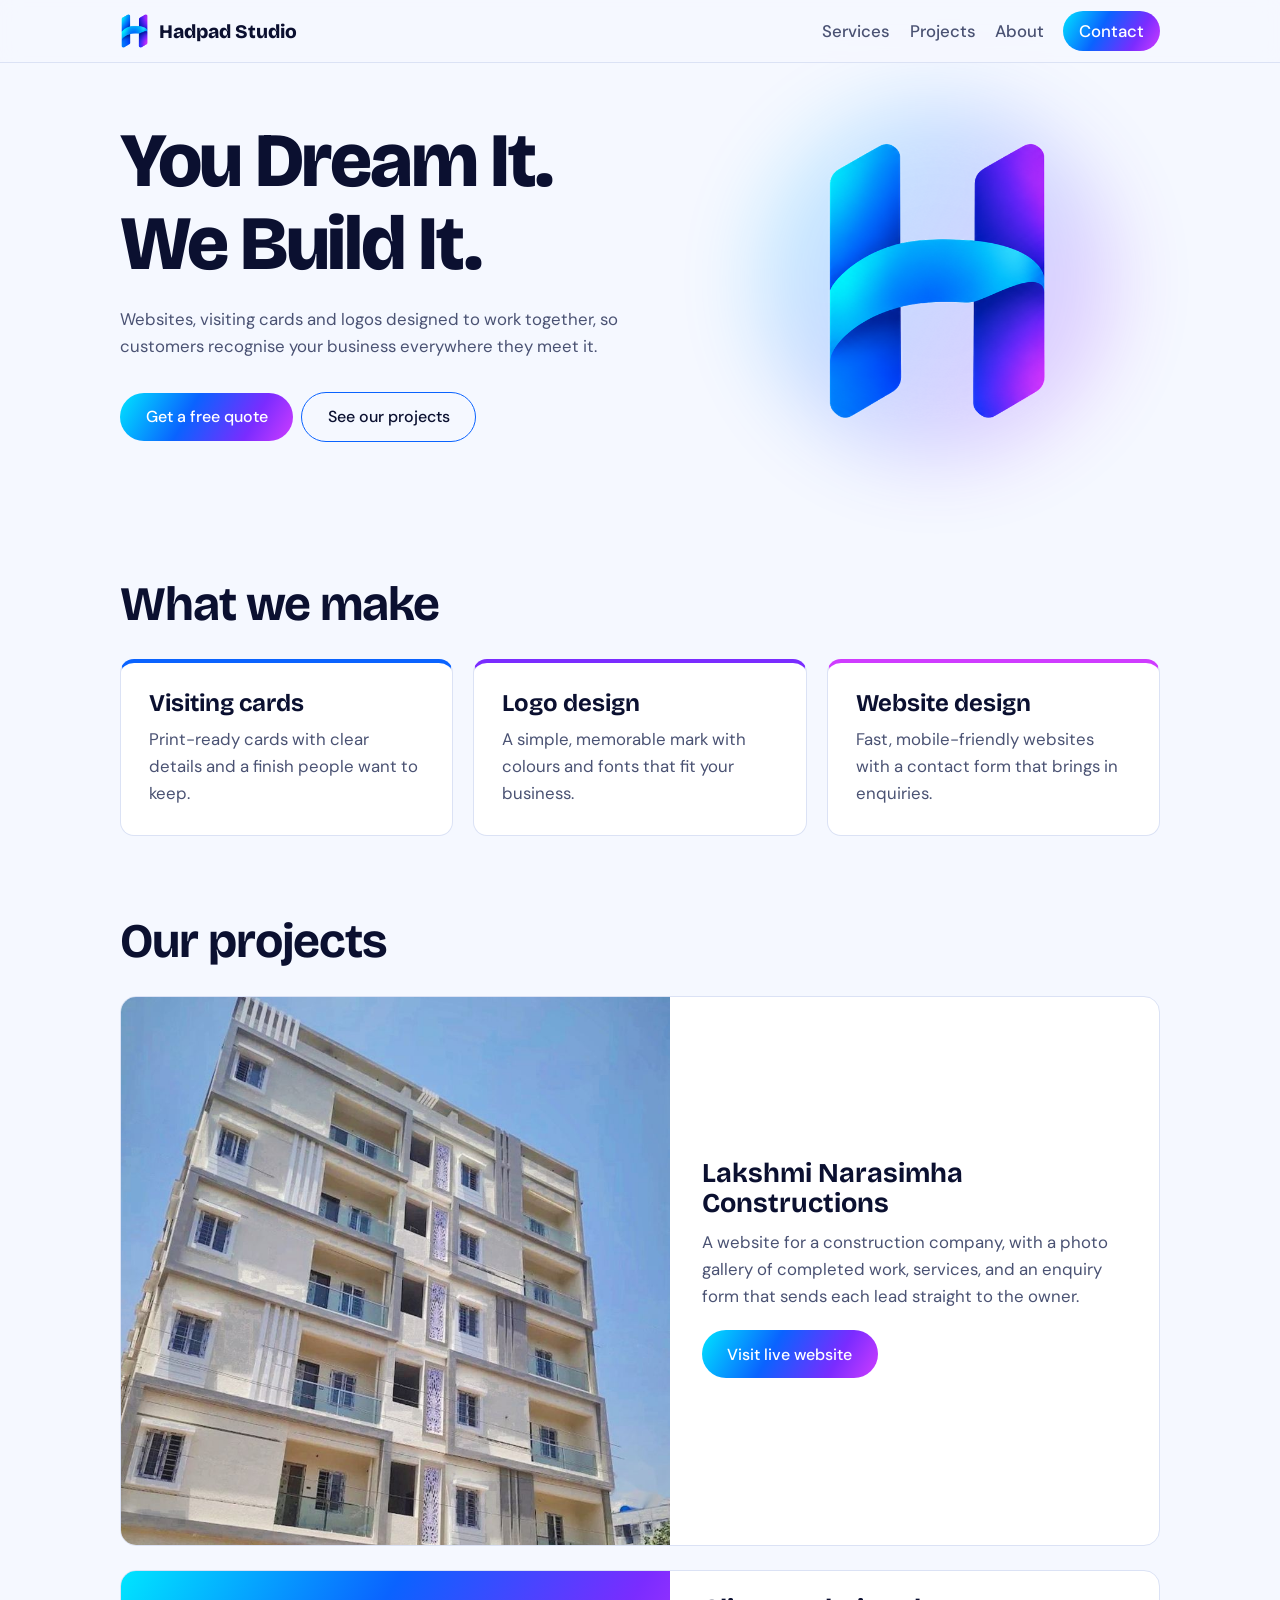
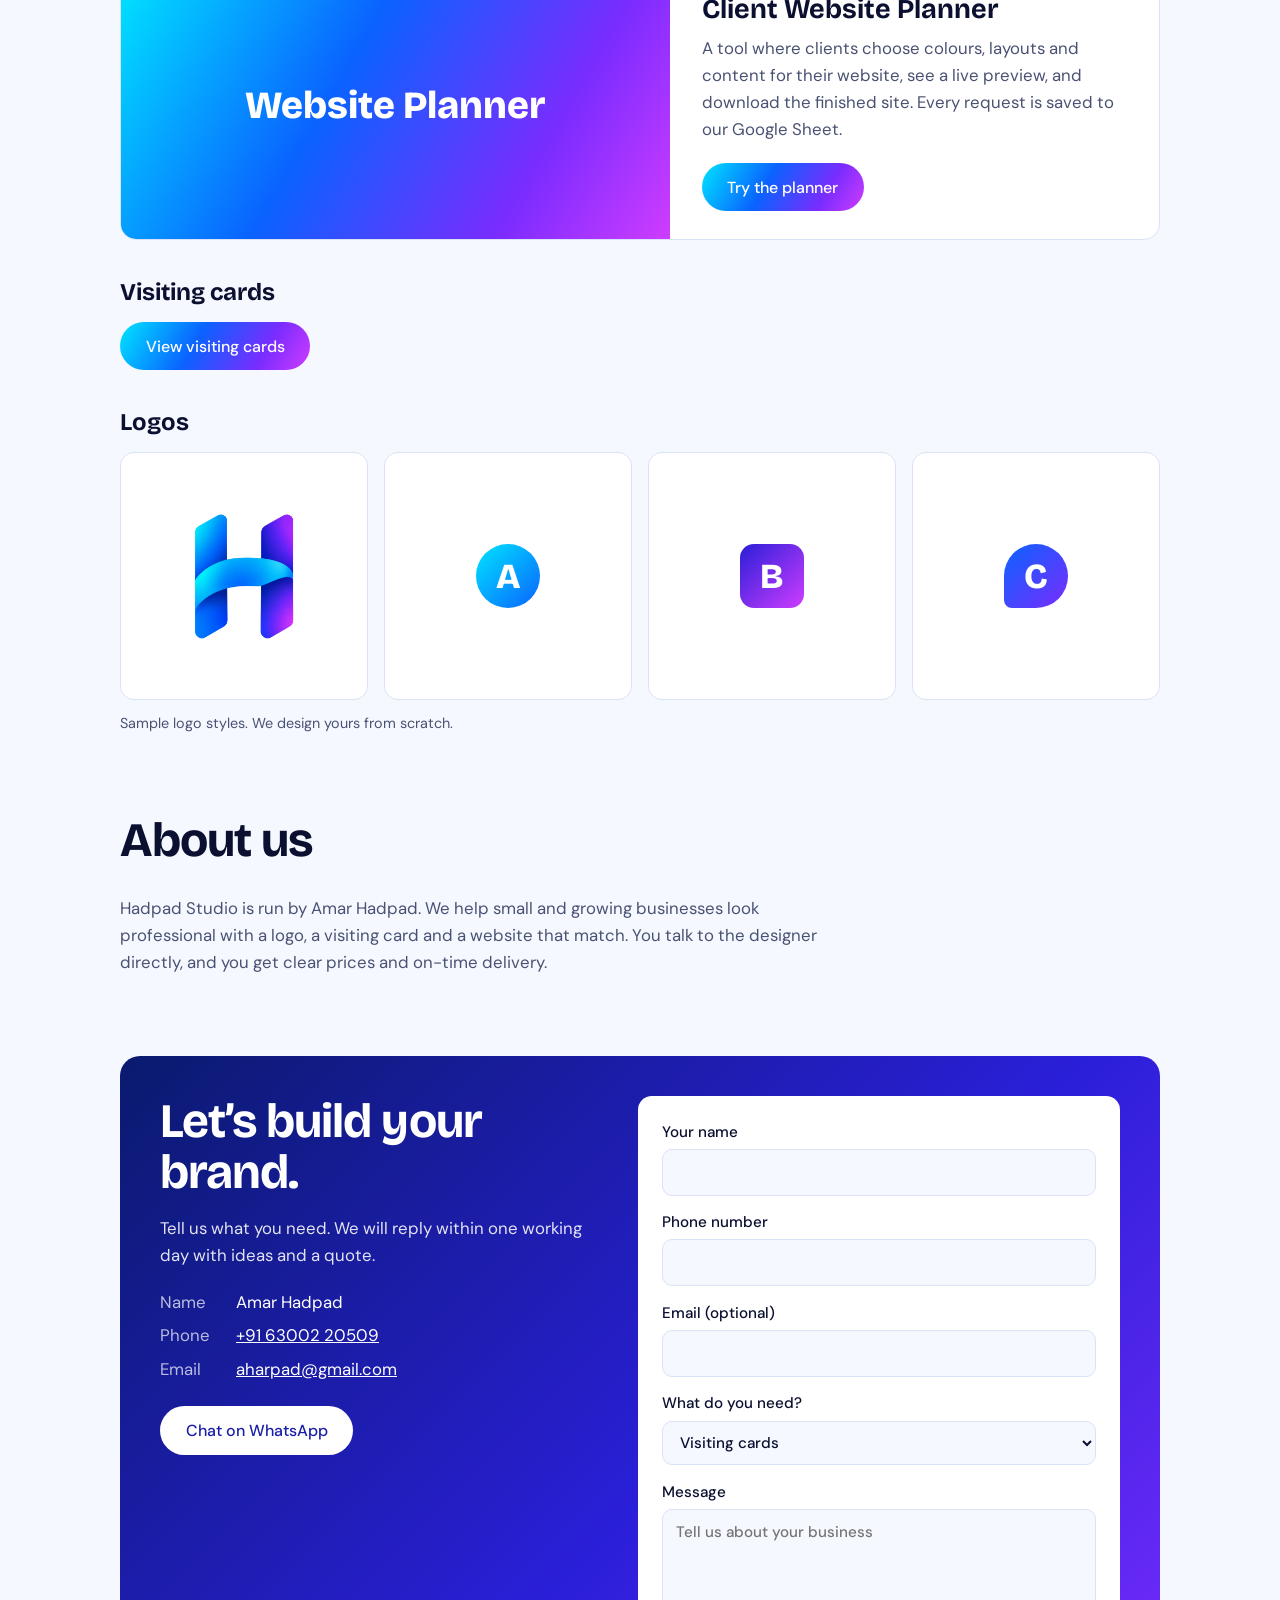
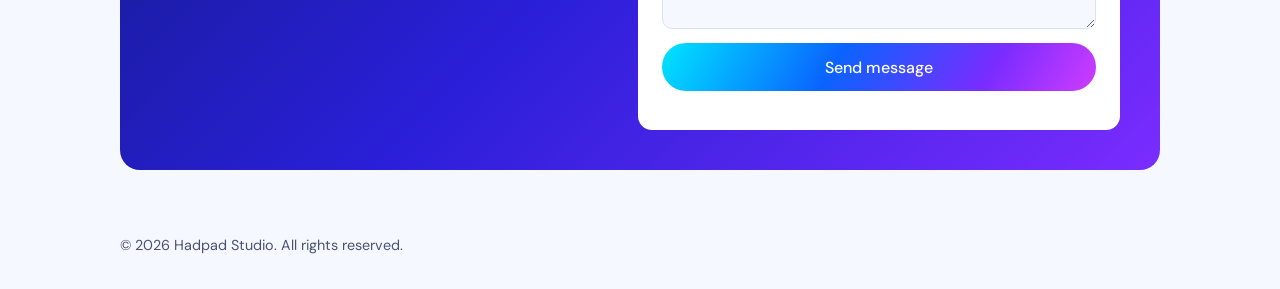
==== commit 536ce35b: "Hide visiting cards behind a View button Co-Authored-By: Claude Sonnet 5.5 <noreply@anthropic.com> C" ====
--- a/index.html
+++ b/index.html
@@ -59,11 +59,14 @@
 </article>
 
 <h3 class="sub">Visiting cards</h3>
+<details class="cardbox">
+<summary class="btn"><span class="s-closed">View visiting cards</span><span class="s-open">Hide visiting cards</span></summary>
 <div class="cardset">
 <figure><img src="images/card-harpad-front.jpg" alt="Harpad visiting card, front: Harpad, Build your brand" width="1100" height="654" loading="lazy"><img src="images/card-harpad-back.jpg" alt="Harpad visiting card, back: Amar Harpad, web designer and developer, with contact details" width="1100" height="654" loading="lazy"><figcaption>Harpad, our own card</figcaption></figure>
 <figure><img src="images/card-lnc-front.jpg" alt="Lakshmi Narasimha Constructions visiting card, front" width="1100" height="658" loading="lazy"><img src="images/card-lnc-back.jpg" alt="Lakshmi Narasimha Constructions visiting card, back, with contact details and a QR code to the website" width="1100" height="658" loading="lazy"><figcaption>Lakshmi Narasimha Constructions, with a QR code to their website</figcaption></figure>
 </div>
 <p class="note">Front and back of cards we have designed. Yours will be made with your name, logo and colours.</p>
+</details>
 <h3 class="sub">Logos</h3>
 <div class="logos">
 <div class="lg"><img src="images/logo.png" alt="H ribbon logo" width="60" height="85"></div>
--- a/style.css
+++ b/style.css
@@ -44,6 +44,11 @@
 .proj h3{font-size:1.7rem;margin-bottom:.7rem}
 .proj p{color:var(--muted);margin:0 0 1.25rem}
 .sub{font-size:1.5rem;margin:2.5rem 0 1rem}
+.cardbox summary{list-style:none;width:max-content}
+.cardbox summary::-webkit-details-marker{display:none}
+.cardbox .s-open,.cardbox[open] .s-closed{display:none}
+.cardbox[open] .s-open{display:inline}
+.cardbox[open] summary{margin-bottom:1.5rem}
 .cardset{display:grid;gap:2rem}
 .cardset figure{margin:0;display:grid;grid-template-columns:1fr 1fr;gap:1rem}
 .cardset img{display:block;width:100%;height:auto;border-radius:10px;box-shadow:0 8px 24px rgba(11,16,48,.18)}
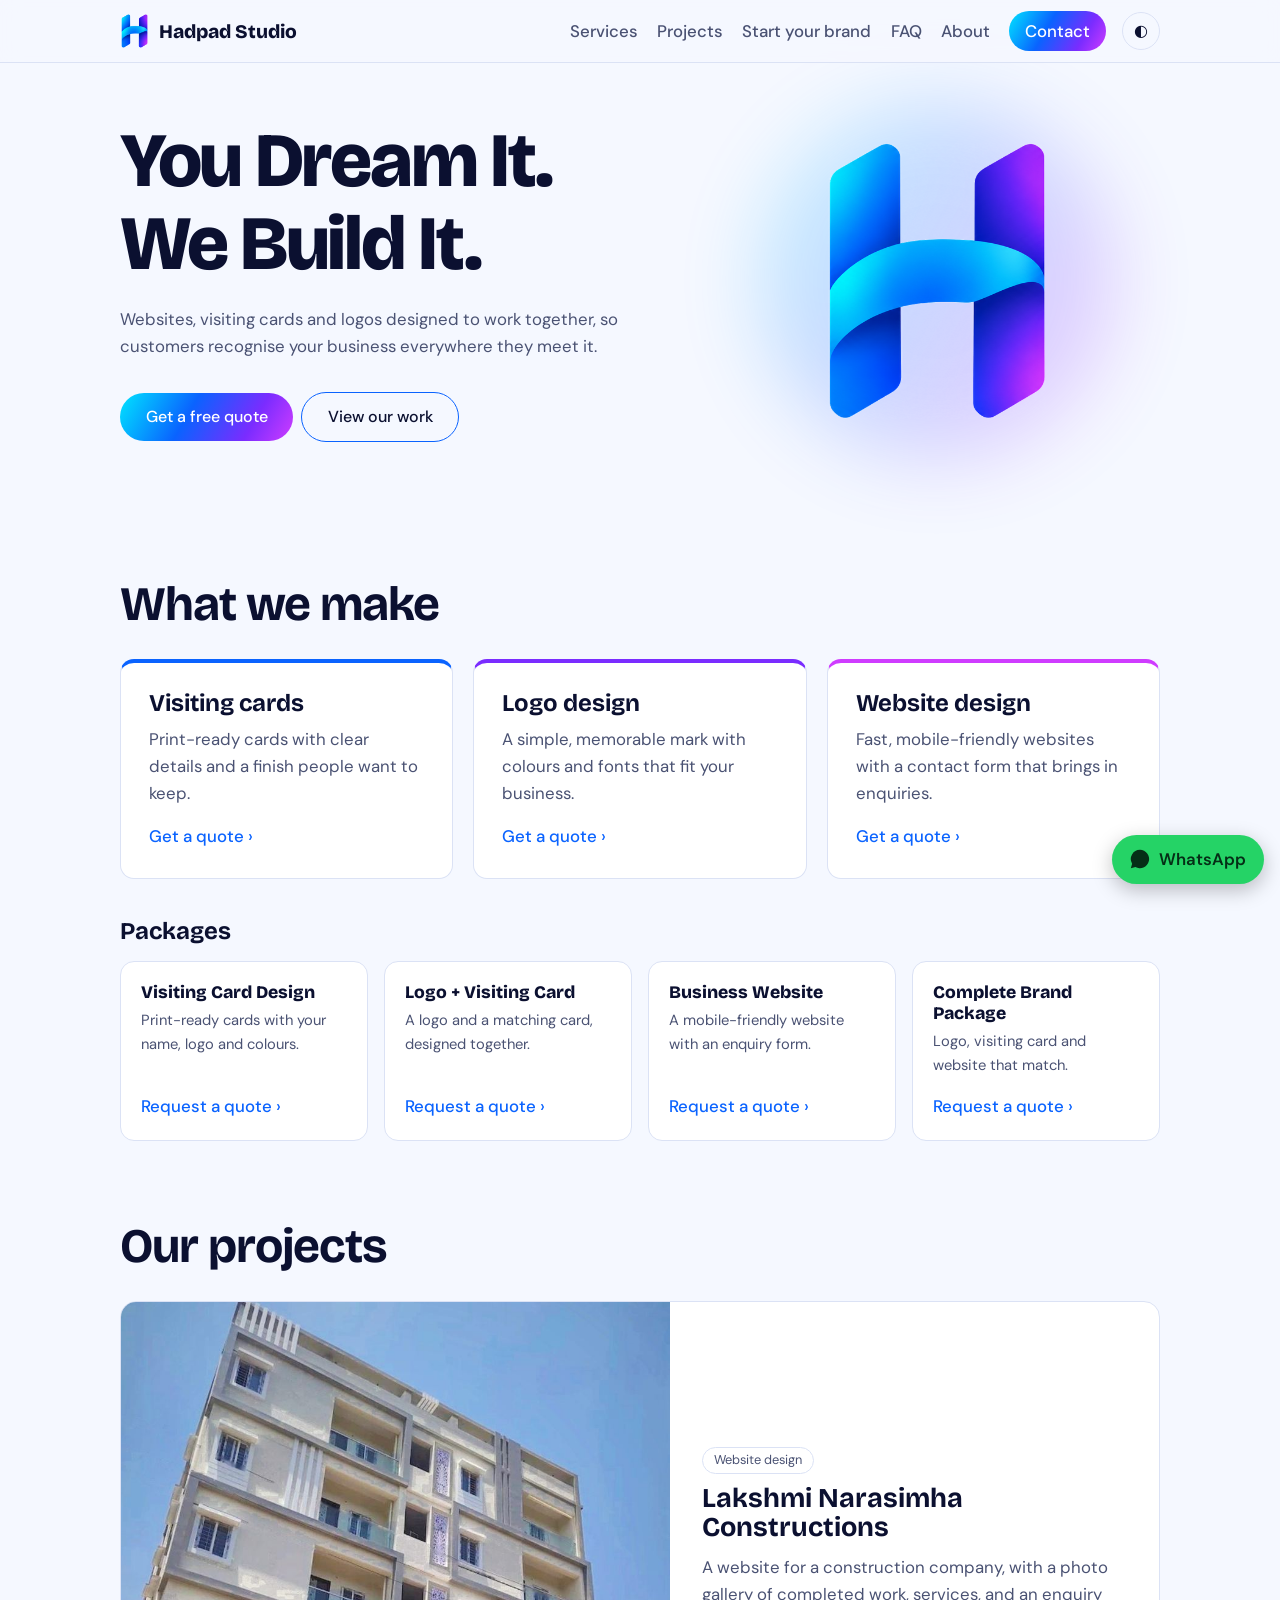
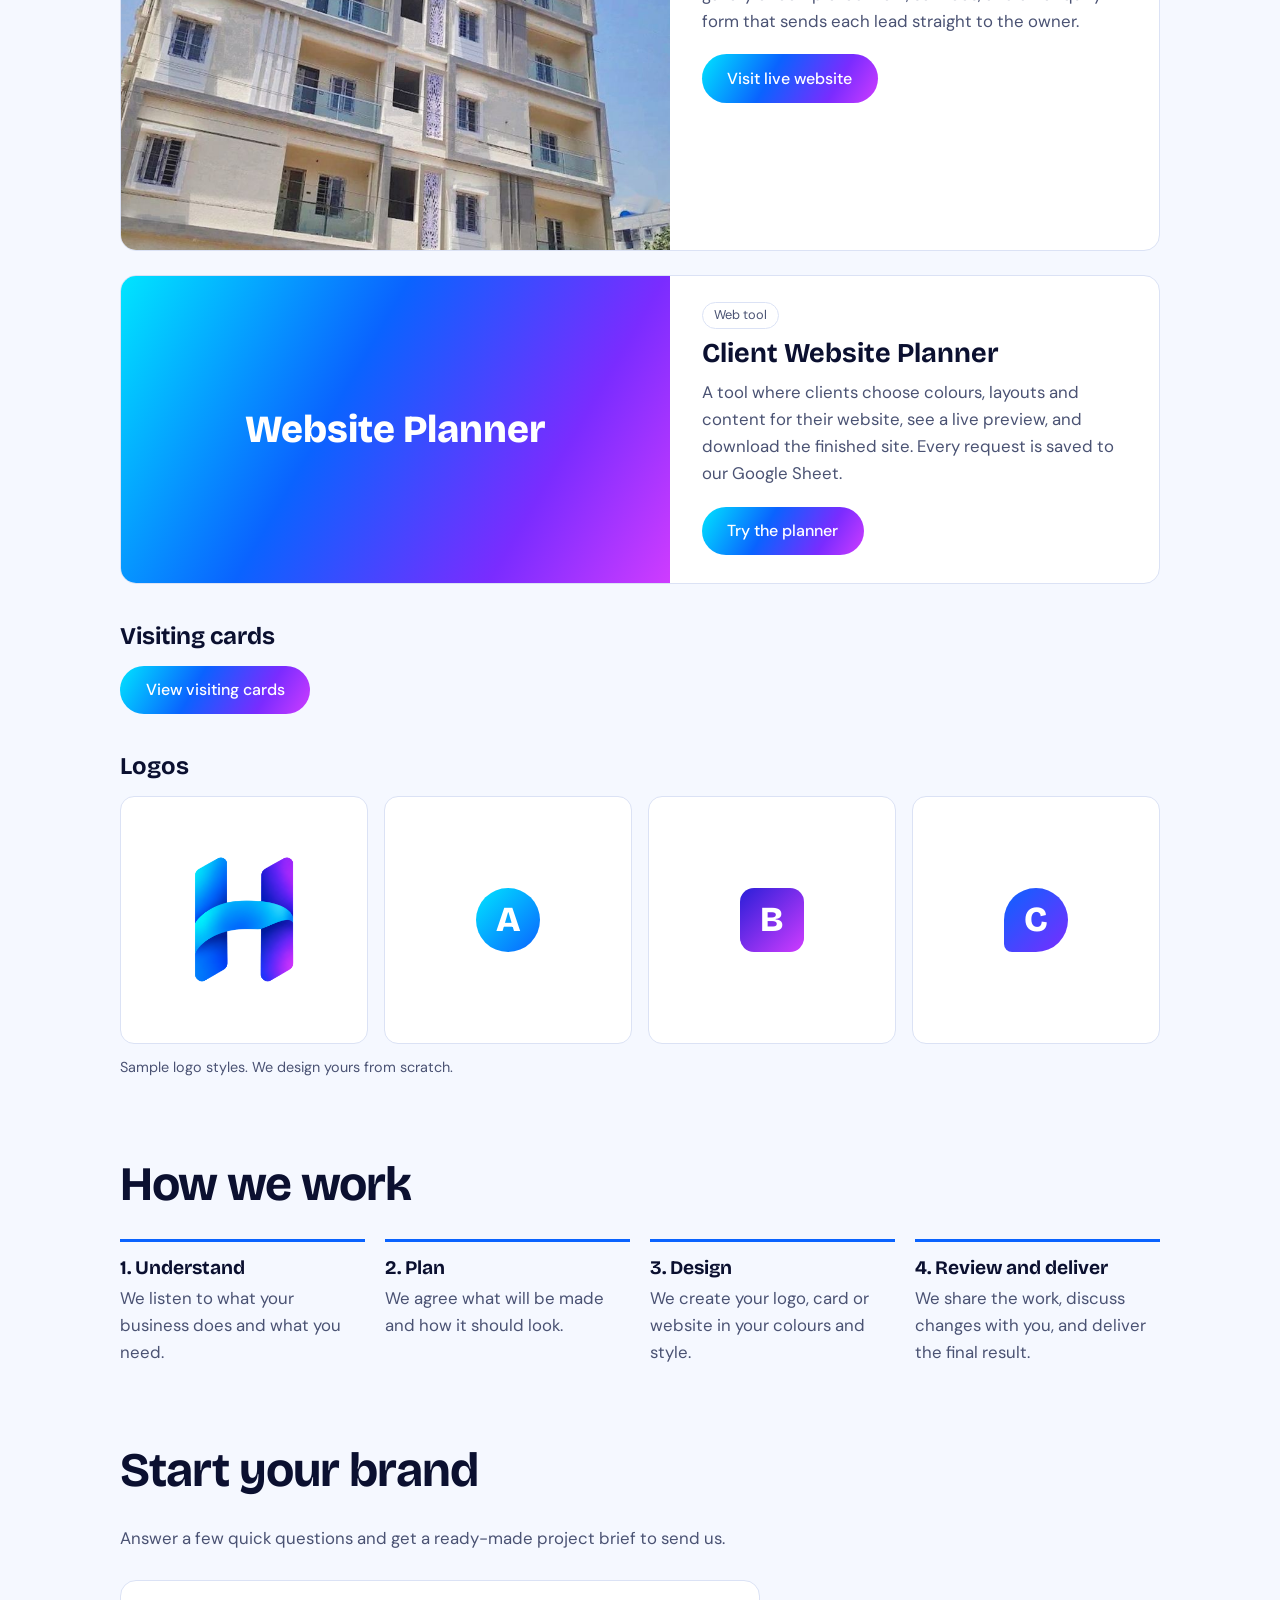
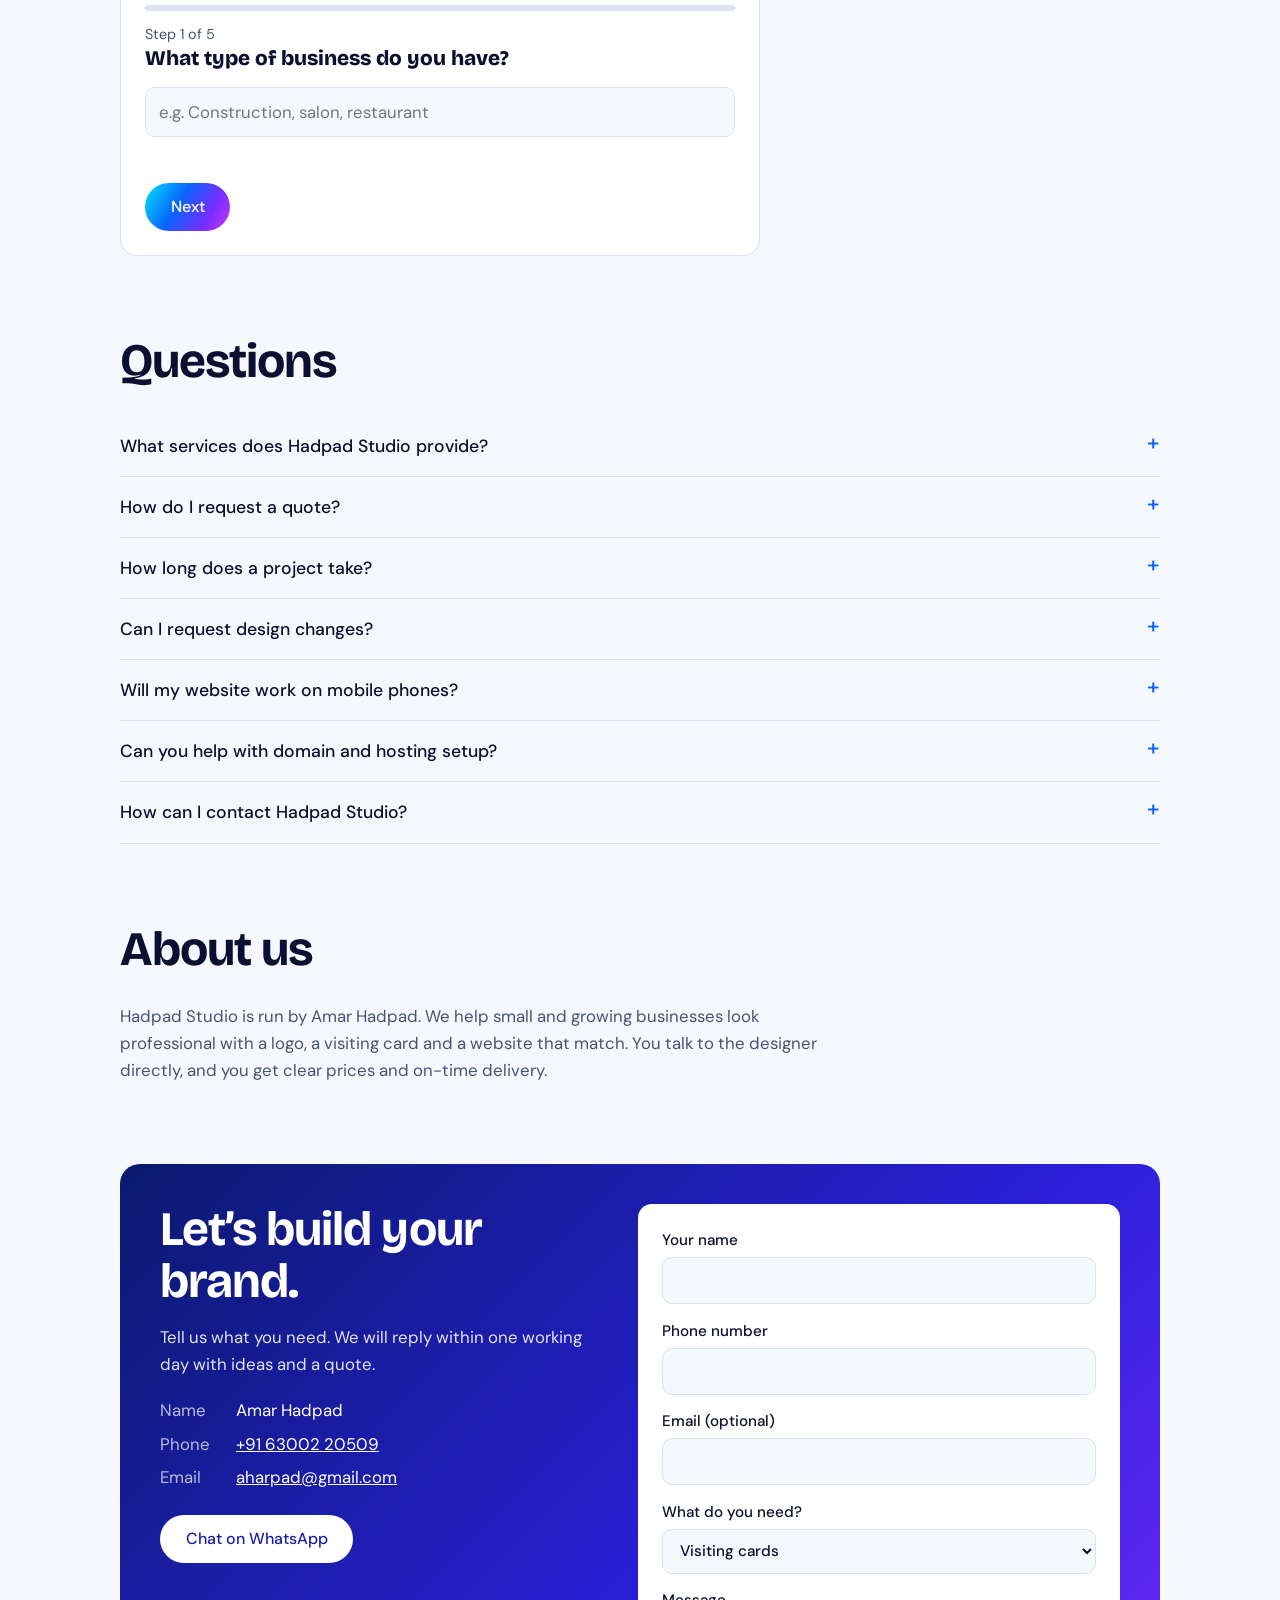
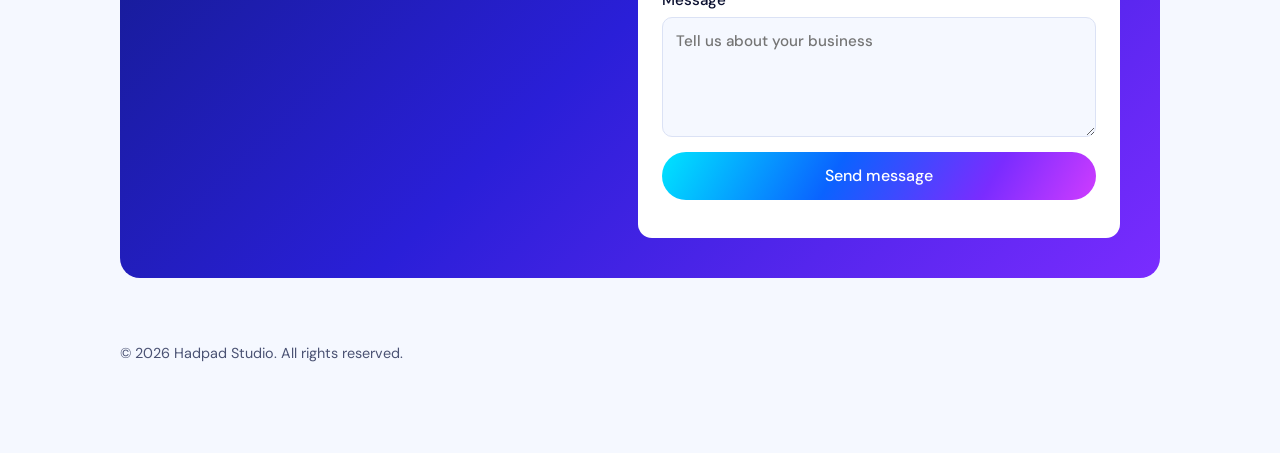
==== commit edb8bc4e: "update the four" ====
--- a/index.html
+++ b/index.html
@@ -6,6 +6,11 @@
 <title>Hadpad Studio – Brands that get remembered</title>
 <meta name="description" content="Hadpad Studio designs visiting cards, logos and websites for growing businesses. Get a free quote today.">
 <meta name="theme-color" content="#2a1fd8">
+<meta property="og:type" content="website">
+<meta property="og:title" content="Hadpad Studio – Brands that get remembered">
+<meta property="og:description" content="Visiting cards, logos and websites for growing businesses.">
+<script type="application/ld+json">{"@context":"https://schema.org","@type":"ProfessionalService","name":"Hadpad Studio","description":"Visiting cards, logos and websites for growing businesses.","telephone":"+91 63002 20509","email":"aharpad@gmail.com"}</script>
+<script>document.documentElement.classList.add('js');try{var t=localStorage.getItem('theme');if(t)document.documentElement.setAttribute('data-theme',t)}catch(e){}</script>
 <link rel="icon" type="image/png" sizes="32x32" href="images/favicon-32x32.png">
 <link rel="apple-touch-icon" href="images/apple-touch-icon.png">
 <link rel="preconnect" href="https://fonts.googleapis.com">
@@ -16,14 +21,16 @@
 <body>
 <header><div class="wrap bar">
 <a class="logo" href="#top"><img src="images/logo.png" alt="" width="28" height="40"><span>Hadpad Studio</span></a>
-<nav><a href="#services">Services</a><a href="#projects">Projects</a><a href="#about">About</a><a class="pill" href="#contact">Contact</a></nav>
+<div class="side"><nav id="nav" aria-label="Main"><a href="#services">Services</a><a href="#projects">Projects</a><a href="#brief">Start your brand</a><a href="#faq">FAQ</a><a href="#about">About</a><a class="pill" href="#contact">Contact</a></nav>
+<button class="icon-btn" id="theme" type="button" aria-label="Switch light or dark mode">&#9680;</button>
+<button class="icon-btn menu" id="menu" type="button" aria-label="Open menu" aria-expanded="false" aria-controls="nav">&#9776;</button></div>
 </div></header>
 <main id="top">
 <section class="wrap hero">
 <div>
 <h1>You Dream It. We Build It.</h1>
 <p>Websites, visiting cards and logos designed to work together, so customers recognise your business everywhere they meet it.</p>
-<a class="btn" href="#contact">Get a free quote</a><a class="btn alt" href="#projects">See our projects</a>
+<a class="btn" href="#contact">Get a free quote</a><a class="btn alt" href="#projects">View our work</a>
 </div>
 <div class="mark" aria-hidden="true"><img src="images/logo.png" alt="" width="260" height="370"></div>
 </section>
@@ -31,10 +38,12 @@
 <section class="wrap sec" id="services">
 <h2>What we make</h2>
 <div class="grid3">
-<div class="svc"><h3>Visiting cards</h3><p>Print-ready cards with clear details and a finish people want to keep.</p></div>
-<div class="svc"><h3>Logo design</h3><p>A simple, memorable mark with colours and fonts that fit your business.</p></div>
-<div class="svc"><h3>Website design</h3><p>Fast, mobile-friendly websites with a contact form that brings in enquiries.</p></div>
+<div class="svc"><h3>Visiting cards</h3><p>Print-ready cards with clear details and a finish people want to keep.</p><a class="tl" href="#contact" data-svc="Visiting cards">Get a quote &#8250;</a></div>
+<div class="svc"><h3>Logo design</h3><p>A simple, memorable mark with colours and fonts that fit your business.</p><a class="tl" href="#contact" data-svc="Logo design">Get a quote &#8250;</a></div>
+<div class="svc"><h3>Website design</h3><p>Fast, mobile-friendly websites with a contact form that brings in enquiries.</p><a class="tl" href="#contact" data-svc="Website design">Get a quote &#8250;</a></div>
 </div>
+<h3 class="sub">Packages</h3>
+<div class="pk"><div class="pkg"><h4>Visiting Card Design</h4><p>Print-ready cards with your name, logo and colours.</p><a class="tl" href="#contact" data-svc="Visiting cards">Request a quote &#8250;</a></div><div class="pkg"><h4>Logo + Visiting Card</h4><p>A logo and a matching card, designed together.</p><a class="tl" href="#contact" data-svc="Logo design">Request a quote &#8250;</a></div><div class="pkg"><h4>Business Website</h4><p>A mobile-friendly website with an enquiry form.</p><a class="tl" href="#contact" data-svc="Website design">Request a quote &#8250;</a></div><div class="pkg"><h4>Complete Brand Package</h4><p>Logo, visiting card and website that match.</p><a class="tl" href="#contact" data-svc="Full brand package">Request a quote &#8250;</a></div></div>
 </section>
 
 <section class="wrap sec" id="projects">
@@ -43,7 +52,7 @@
 <article class="proj">
 <img src="images/project-lnc.jpg" alt="Lakshmi Narasimha Constructions website" loading="lazy" width="900" height="600">
 <div>
-<h3>Lakshmi Narasimha Constructions</h3>
+<span class="tag">Website design</span><h3>Lakshmi Narasimha Constructions</h3>
 <p>A website for a construction company, with a photo gallery of completed work, services, and an enquiry form that sends each lead straight to the owner.</p>
 <a class="btn" href="https://lakshmi-narasimha-constructions.aharpad.workers.dev/" target="_blank" rel="noopener">Visit live website</a>
 </div>
@@ -52,7 +61,7 @@
 <article class="proj">
 <span class="ph" aria-hidden="true">Website Planner</span>
 <div>
-<h3>Client Website Planner</h3>
+<span class="tag">Web tool</span><h3>Client Website Planner</h3>
 <p>A tool where clients choose colours, layouts and content for their website, see a live preview, and download the finished site. Every request is saved to our Google Sheet.</p>
 <a class="btn" href="https://web-builder.aharpad.workers.dev/" target="_blank" rel="noopener">Try the planner</a>
 </div>
@@ -75,6 +84,22 @@
 <div class="lg"><span class="m3">C</span></div>
 </div>
 <p class="note">Sample logo styles. We design yours from scratch.</p>
+</section>
+
+<section class="wrap sec" id="process">
+<h2>How we work</h2>
+<div class="steps"><div class="step"><h3>1. Understand</h3><p>We listen to what your business does and what you need.</p></div><div class="step"><h3>2. Plan</h3><p>We agree what will be made and how it should look.</p></div><div class="step"><h3>3. Design</h3><p>We create your logo, card or website in your colours and style.</p></div><div class="step"><h3>4. Review and deliver</h3><p>We share the work, discuss changes with you, and deliver the final result.</p></div></div>
+</section>
+
+<section class="wrap sec" id="brief">
+<h2>Start your brand</h2>
+<p class="lead">Answer a few quick questions and get a ready-made project brief to send us.</p>
+<div class="quiz"><div class="qbar"><i id="qfill"></i></div><p class="note" id="qprog" aria-live="polite"></p><div id="qbody"></div></div>
+</section>
+
+<section class="wrap sec" id="faq">
+<h2>Questions</h2>
+<div class="faq"><details><summary>What services does Hadpad Studio provide?</summary><p>We design visiting cards, logos and websites, and can put them together as a matching brand package.</p></details><details><summary>How do I request a quote?</summary><p>Use the contact form, message us on WhatsApp, or answer the quick questions in “Start your brand” and send us the brief.</p></details><details><summary>How long does a project take?</summary><p>It depends on what you need. After we understand your requirements, we will tell you the expected timeline.</p></details><details><summary>Can I request design changes?</summary><p>Yes. Tell us what you would like adjusted. We discuss changes with you before the project starts and while it is in progress.</p></details><details><summary>Will my website work on mobile phones?</summary><p>We design websites to be mobile-friendly, so they are comfortable to use on phones, tablets and computers.</p></details><details><summary>Can you help with domain and hosting setup?</summary><p>Please contact us with your requirements and we will discuss the best setup for your website.</p></details><details><summary>How can I contact Hadpad Studio?</summary><p>Call +91 63002 20509, email aharpad@gmail.com, message us on WhatsApp, or use the contact form below.</p></details></div>
 </section>
 
 <section class="wrap sec" id="about">
@@ -109,6 +134,7 @@
 </section>
 </main>
 <footer><div class="wrap">© 2026 Hadpad Studio. All rights reserved.</div></footer>
+<a class="wafab" href="https://wa.me/916300220509?text=Hi%20Hadpad%20Studio%2C%20I%20would%20like%20to%20enquire%20about%20your%20services." target="_blank" rel="noopener" aria-label="Chat with Hadpad Studio on WhatsApp"><svg viewBox="0 0 24 24" width="22" height="22" fill="currentColor" aria-hidden="true"><path d="M12 2a10 10 0 0 0-8.6 15.1L2 22l5-1.3A10 10 0 1 0 12 2z"/></svg><span>WhatsApp</span></a>
 <script src="script.js"></script>
 </body>
 </html>
--- a/style.css
+++ b/style.css
@@ -1,7 +1,7 @@
 :root{--bg:#f5f8ff;--surface:#fff;--ink:#0b1030;--muted:#4a5273;--line:#dbe2f5;--cyan:#00e5ff;--blue:#0a63ff;--indigo:#2a1fd8;--violet:#7a2cff;--magenta:#cf3cff;
 --grad:linear-gradient(120deg,var(--cyan),var(--blue) 40%,var(--violet) 75%,var(--magenta));
 box-sizing:border-box;padding-top:env(safe-area-inset-top,0px);padding-bottom:env(safe-area-inset-bottom,0px)}
-@media (prefers-color-scheme:dark){:root{--bg:#070a1f;--surface:#10163a;--ink:#f0f3ff;--muted:#a9b3d9;--line:#222b5c}}
+@media (prefers-color-scheme:dark){:root:not([data-theme=light]){--bg:#070a1f;--surface:#10163a;--ink:#f0f3ff;--muted:#a9b3d9;--line:#222b5c}}
 *,*::before,*::after{box-sizing:inherit}
 html{scroll-padding-top:4.5rem;scroll-behavior:smooth}
 body{margin:0;background:var(--bg);color:var(--ink);font:400 1.05rem/1.6 "DM Sans",system-ui,sans-serif}
@@ -83,6 +83,39 @@
 .grid3{grid-template-columns:1fr}.logos{grid-template-columns:repeat(2,minmax(0,1fr))}.cardset figure{grid-template-columns:1fr}
 .proj div{padding:0 1.5rem 1.75rem}.box{padding:1.5rem}
 .proj .ph{min-height:180px}
-nav a:not(.pill){display:none}.btn.alt{margin:.6rem 0 0}}
+.icon-btn.menu{display:inline-grid;place-items:center}
+nav{display:none;position:absolute;top:100%;left:0;right:0;flex-direction:column;align-items:flex-start;gap:.9rem;background:var(--bg);padding:1rem 1.25rem 1.5rem;border-bottom:1px solid var(--line)}
+nav.open{display:flex}.pk{grid-template-columns:repeat(2,1fr)}.steps{grid-template-columns:1fr 1fr}.btn.alt{margin:.6rem 0 0}}
 @media (prefers-reduced-motion:no-preference){.mark img{animation:float 5s ease-in-out infinite alternate}}
-@keyframes float{to{translate:0 -10px}}+@keyframes float{to{translate:0 -10px}}
+
+:root[data-theme=dark]{--bg:#070a1f;--surface:#10163a;--ink:#f0f3ff;--muted:#a9b3d9;--line:#222b5c}
+.side{display:flex;align-items:center;gap:1rem}
+.icon-btn{background:none;border:1.5px solid var(--line);color:var(--ink);width:38px;height:38px;border-radius:50%;cursor:pointer;font-size:1rem;line-height:1;padding:0}
+.icon-btn.menu{display:none}
+.tl{display:inline-block;margin-top:1rem;color:var(--blue);font-weight:500;text-decoration:none}.tl:hover{text-decoration:underline}
+.tag{display:inline-block;margin-bottom:.6rem;padding:.15rem .7rem;border:1px solid var(--line);border-radius:999px;font-size:.8rem;color:var(--muted)}
+.pk{display:grid;grid-template-columns:repeat(4,1fr);gap:1rem}
+.pkg{display:flex;flex-direction:column;background:var(--surface);border:1px solid var(--line);border-radius:14px;padding:1.25rem}
+.pkg h4{margin:0 0 .4rem;font:800 1.1rem "Bricolage Grotesque",sans-serif}.pkg p{margin:0;color:var(--muted);font-size:.92rem}.pkg .tl{margin-top:auto;padding-top:1rem}
+.steps{display:grid;grid-template-columns:repeat(4,1fr);gap:1.25rem}
+.step{border-top:3px solid var(--blue);padding-top:1rem}.step h3{font-size:1.2rem;margin-bottom:.4rem}.step p{margin:0;color:var(--muted)}
+.faq details{border-bottom:1px solid var(--line);padding:1rem 0}
+.faq summary{cursor:pointer;font-weight:500;font-size:1.1rem;list-style:none;display:flex;justify-content:space-between;gap:1rem}
+.faq summary::-webkit-details-marker{display:none}.faq summary::after{content:"+";color:var(--blue);font-size:1.4rem;line-height:1}
+.faq details[open] summary::after{content:"\2013"}.faq p{margin:.7rem 0 0;color:var(--muted);max-width:44rem}
+.quiz{margin-top:1.75rem;max-width:640px;background:var(--surface);border:1px solid var(--line);border-radius:16px;padding:1.5rem}
+.qbar{height:6px;background:var(--line);border-radius:9px;overflow:hidden}
+.qbar i{display:block;height:100%;width:0;background:var(--grad);transition:width .3s}
+.quiz fieldset{border:0;padding:0;margin:0}.quiz legend{font:800 1.3rem "Bricolage Grotesque",sans-serif;margin-bottom:1rem;padding:0}
+.ch{display:block;position:relative;margin:.4rem 0;font-weight:400}.ch input{position:absolute;opacity:0;width:1px;height:1px}
+.ch span{display:block;border:1.5px solid var(--line);border-radius:10px;padding:.65rem .9rem;cursor:pointer}
+.ch input:checked+span{border-color:var(--blue);background:color-mix(in srgb,var(--blue) 12%,transparent)}
+.ch input:focus-visible+span{outline:3px solid var(--blue);outline-offset:2px}
+.qnav{display:flex;gap:.6rem;flex-wrap:wrap;margin-top:1rem}.qnav .btn.alt{margin:0}
+.qerr{color:#c4262e;margin:.5rem 0 0;min-height:1.3em}
+.wafab{position:fixed;right:1rem;bottom:calc(1rem + env(safe-area-inset-bottom,0px));z-index:6;display:flex;align-items:center;gap:.5rem;background:#25d366;color:#052e16;font-weight:600;padding:.7rem 1.1rem;border-radius:999px;text-decoration:none;box-shadow:0 6px 20px rgba(0,0,0,.25)}
+footer{padding-bottom:5.5rem}
+.js .rv{opacity:0;translate:0 16px;transition:opacity .6s,translate .6s}.js .rv.in{opacity:1;translate:0 0}
+@media (max-width:520px){.pk,.steps{grid-template-columns:1fr}.wafab span{display:none}.wafab{padding:.85rem}}
+@media (prefers-reduced-motion:reduce){.js .rv{opacity:1;translate:none;transition:none}html{scroll-behavior:auto}.btn,.qbar i{transition:none}}
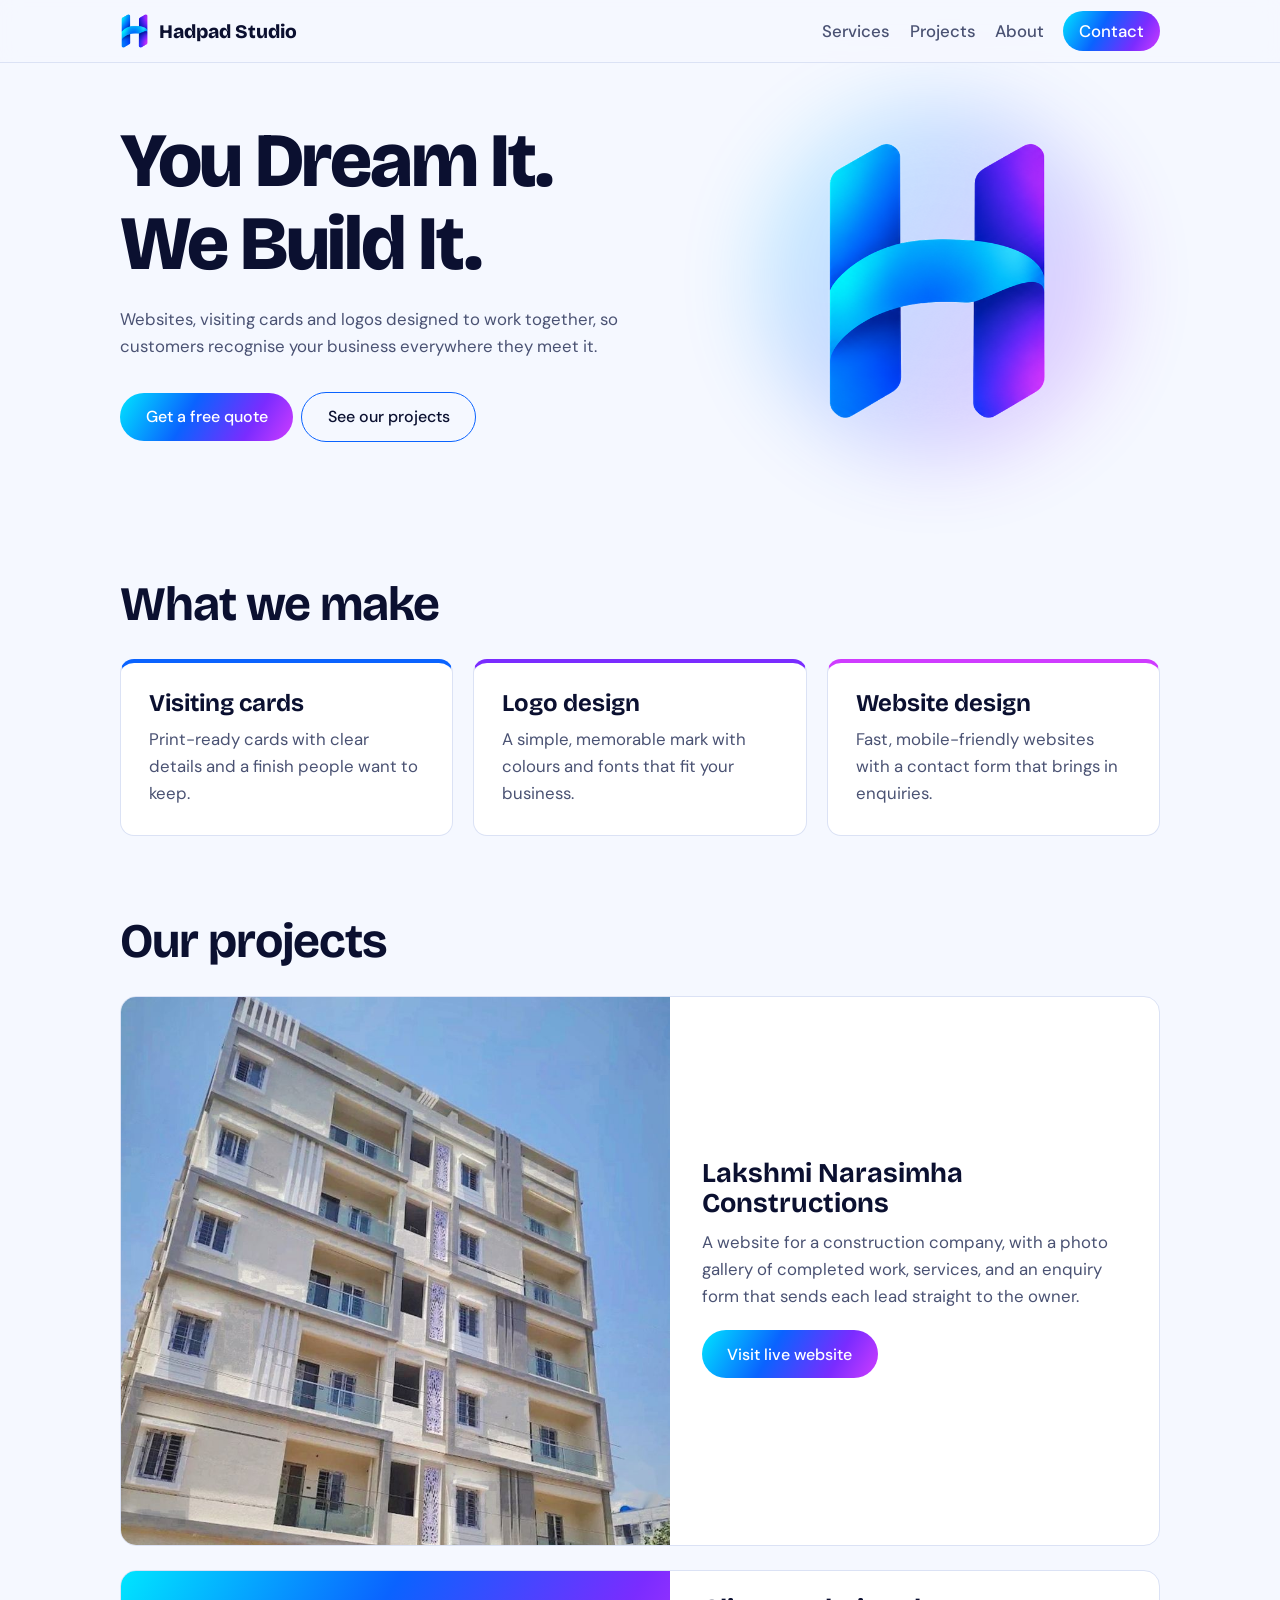
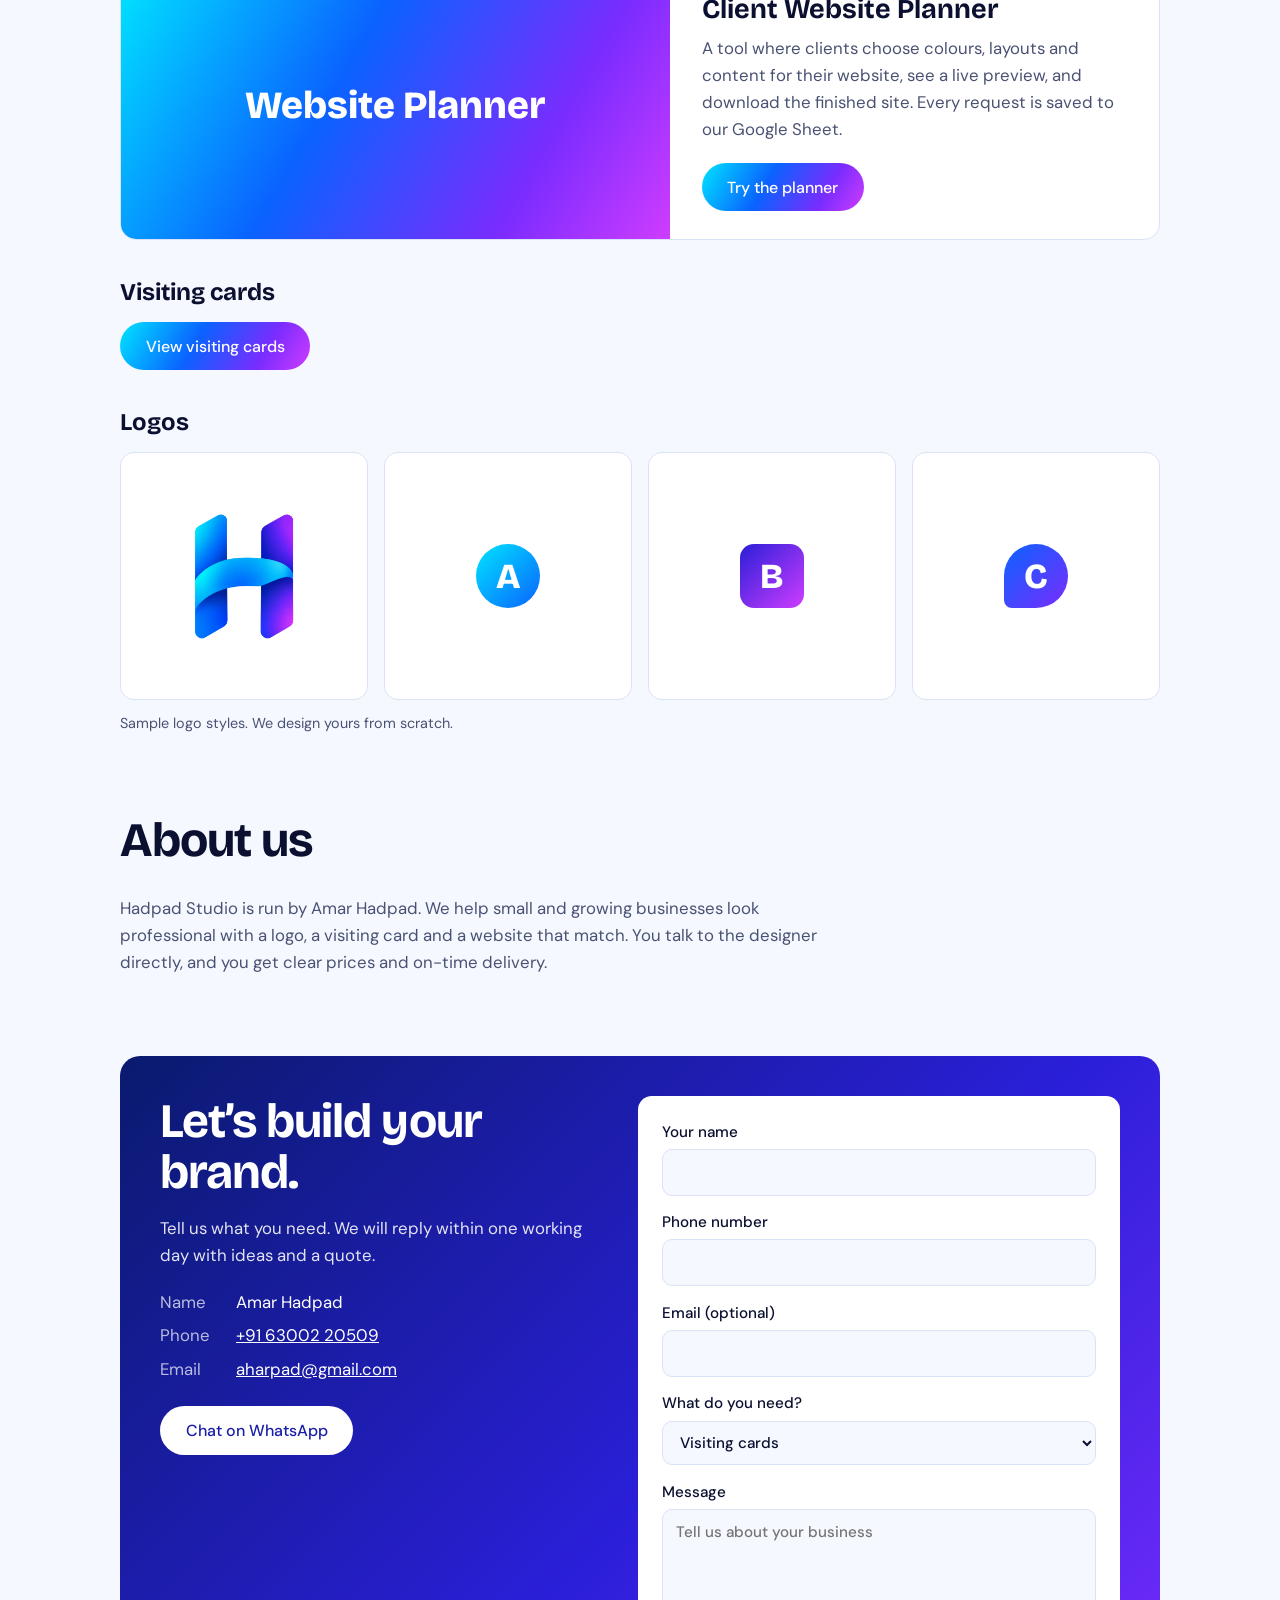
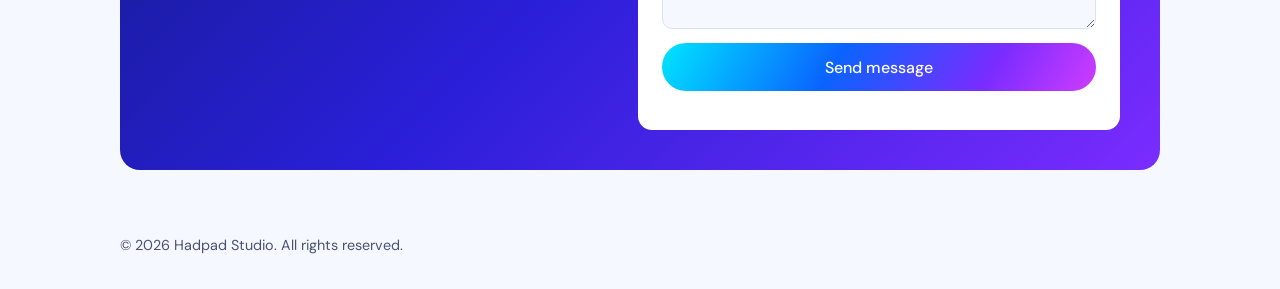
==== commit 8fddc665: "update all" ====
--- a/index.html
+++ b/index.html
@@ -6,11 +6,6 @@
 <title>Hadpad Studio – Brands that get remembered</title>
 <meta name="description" content="Hadpad Studio designs visiting cards, logos and websites for growing businesses. Get a free quote today.">
 <meta name="theme-color" content="#2a1fd8">
-<meta property="og:type" content="website">
-<meta property="og:title" content="Hadpad Studio – Brands that get remembered">
-<meta property="og:description" content="Visiting cards, logos and websites for growing businesses.">
-<script type="application/ld+json">{"@context":"https://schema.org","@type":"ProfessionalService","name":"Hadpad Studio","description":"Visiting cards, logos and websites for growing businesses.","telephone":"+91 63002 20509","email":"aharpad@gmail.com"}</script>
-<script>document.documentElement.classList.add('js');try{var t=localStorage.getItem('theme');if(t)document.documentElement.setAttribute('data-theme',t)}catch(e){}</script>
 <link rel="icon" type="image/png" sizes="32x32" href="images/favicon-32x32.png">
 <link rel="apple-touch-icon" href="images/apple-touch-icon.png">
 <link rel="preconnect" href="https://fonts.googleapis.com">
@@ -21,16 +16,14 @@
 <body>
 <header><div class="wrap bar">
 <a class="logo" href="#top"><img src="images/logo.png" alt="" width="28" height="40"><span>Hadpad Studio</span></a>
-<div class="side"><nav id="nav" aria-label="Main"><a href="#services">Services</a><a href="#projects">Projects</a><a href="#brief">Start your brand</a><a href="#faq">FAQ</a><a href="#about">About</a><a class="pill" href="#contact">Contact</a></nav>
-<button class="icon-btn" id="theme" type="button" aria-label="Switch light or dark mode">&#9680;</button>
-<button class="icon-btn menu" id="menu" type="button" aria-label="Open menu" aria-expanded="false" aria-controls="nav">&#9776;</button></div>
+<nav><a href="#services">Services</a><a href="#projects">Projects</a><a href="#about">About</a><a class="pill" href="#contact">Contact</a></nav>
 </div></header>
 <main id="top">
 <section class="wrap hero">
 <div>
 <h1>You Dream It. We Build It.</h1>
 <p>Websites, visiting cards and logos designed to work together, so customers recognise your business everywhere they meet it.</p>
-<a class="btn" href="#contact">Get a free quote</a><a class="btn alt" href="#projects">View our work</a>
+<a class="btn" href="#contact">Get a free quote</a><a class="btn alt" href="#projects">See our projects</a>
 </div>
 <div class="mark" aria-hidden="true"><img src="images/logo.png" alt="" width="260" height="370"></div>
 </section>
@@ -38,12 +31,10 @@
 <section class="wrap sec" id="services">
 <h2>What we make</h2>
 <div class="grid3">
-<div class="svc"><h3>Visiting cards</h3><p>Print-ready cards with clear details and a finish people want to keep.</p><a class="tl" href="#contact" data-svc="Visiting cards">Get a quote &#8250;</a></div>
-<div class="svc"><h3>Logo design</h3><p>A simple, memorable mark with colours and fonts that fit your business.</p><a class="tl" href="#contact" data-svc="Logo design">Get a quote &#8250;</a></div>
-<div class="svc"><h3>Website design</h3><p>Fast, mobile-friendly websites with a contact form that brings in enquiries.</p><a class="tl" href="#contact" data-svc="Website design">Get a quote &#8250;</a></div>
+<div class="svc"><h3>Visiting cards</h3><p>Print-ready cards with clear details and a finish people want to keep.</p></div>
+<div class="svc"><h3>Logo design</h3><p>A simple, memorable mark with colours and fonts that fit your business.</p></div>
+<div class="svc"><h3>Website design</h3><p>Fast, mobile-friendly websites with a contact form that brings in enquiries.</p></div>
 </div>
-<h3 class="sub">Packages</h3>
-<div class="pk"><div class="pkg"><h4>Visiting Card Design</h4><p>Print-ready cards with your name, logo and colours.</p><a class="tl" href="#contact" data-svc="Visiting cards">Request a quote &#8250;</a></div><div class="pkg"><h4>Logo + Visiting Card</h4><p>A logo and a matching card, designed together.</p><a class="tl" href="#contact" data-svc="Logo design">Request a quote &#8250;</a></div><div class="pkg"><h4>Business Website</h4><p>A mobile-friendly website with an enquiry form.</p><a class="tl" href="#contact" data-svc="Website design">Request a quote &#8250;</a></div><div class="pkg"><h4>Complete Brand Package</h4><p>Logo, visiting card and website that match.</p><a class="tl" href="#contact" data-svc="Full brand package">Request a quote &#8250;</a></div></div>
 </section>
 
 <section class="wrap sec" id="projects">
@@ -52,7 +43,7 @@
 <article class="proj">
 <img src="images/project-lnc.jpg" alt="Lakshmi Narasimha Constructions website" loading="lazy" width="900" height="600">
 <div>
-<span class="tag">Website design</span><h3>Lakshmi Narasimha Constructions</h3>
+<h3>Lakshmi Narasimha Constructions</h3>
 <p>A website for a construction company, with a photo gallery of completed work, services, and an enquiry form that sends each lead straight to the owner.</p>
 <a class="btn" href="https://lakshmi-narasimha-constructions.aharpad.workers.dev/" target="_blank" rel="noopener">Visit live website</a>
 </div>
@@ -61,7 +52,7 @@
 <article class="proj">
 <span class="ph" aria-hidden="true">Website Planner</span>
 <div>
-<span class="tag">Web tool</span><h3>Client Website Planner</h3>
+<h3>Client Website Planner</h3>
 <p>A tool where clients choose colours, layouts and content for their website, see a live preview, and download the finished site. Every request is saved to our Google Sheet.</p>
 <a class="btn" href="https://web-builder.aharpad.workers.dev/" target="_blank" rel="noopener">Try the planner</a>
 </div>
@@ -84,22 +75,6 @@
 <div class="lg"><span class="m3">C</span></div>
 </div>
 <p class="note">Sample logo styles. We design yours from scratch.</p>
-</section>
-
-<section class="wrap sec" id="process">
-<h2>How we work</h2>
-<div class="steps"><div class="step"><h3>1. Understand</h3><p>We listen to what your business does and what you need.</p></div><div class="step"><h3>2. Plan</h3><p>We agree what will be made and how it should look.</p></div><div class="step"><h3>3. Design</h3><p>We create your logo, card or website in your colours and style.</p></div><div class="step"><h3>4. Review and deliver</h3><p>We share the work, discuss changes with you, and deliver the final result.</p></div></div>
-</section>
-
-<section class="wrap sec" id="brief">
-<h2>Start your brand</h2>
-<p class="lead">Answer a few quick questions and get a ready-made project brief to send us.</p>
-<div class="quiz"><div class="qbar"><i id="qfill"></i></div><p class="note" id="qprog" aria-live="polite"></p><div id="qbody"></div></div>
-</section>
-
-<section class="wrap sec" id="faq">
-<h2>Questions</h2>
-<div class="faq"><details><summary>What services does Hadpad Studio provide?</summary><p>We design visiting cards, logos and websites, and can put them together as a matching brand package.</p></details><details><summary>How do I request a quote?</summary><p>Use the contact form, message us on WhatsApp, or answer the quick questions in “Start your brand” and send us the brief.</p></details><details><summary>How long does a project take?</summary><p>It depends on what you need. After we understand your requirements, we will tell you the expected timeline.</p></details><details><summary>Can I request design changes?</summary><p>Yes. Tell us what you would like adjusted. We discuss changes with you before the project starts and while it is in progress.</p></details><details><summary>Will my website work on mobile phones?</summary><p>We design websites to be mobile-friendly, so they are comfortable to use on phones, tablets and computers.</p></details><details><summary>Can you help with domain and hosting setup?</summary><p>Please contact us with your requirements and we will discuss the best setup for your website.</p></details><details><summary>How can I contact Hadpad Studio?</summary><p>Call +91 63002 20509, email aharpad@gmail.com, message us on WhatsApp, or use the contact form below.</p></details></div>
 </section>
 
 <section class="wrap sec" id="about">
@@ -134,7 +109,6 @@
 </section>
 </main>
 <footer><div class="wrap">© 2026 Hadpad Studio. All rights reserved.</div></footer>
-<a class="wafab" href="https://wa.me/916300220509?text=Hi%20Hadpad%20Studio%2C%20I%20would%20like%20to%20enquire%20about%20your%20services." target="_blank" rel="noopener" aria-label="Chat with Hadpad Studio on WhatsApp"><svg viewBox="0 0 24 24" width="22" height="22" fill="currentColor" aria-hidden="true"><path d="M12 2a10 10 0 0 0-8.6 15.1L2 22l5-1.3A10 10 0 1 0 12 2z"/></svg><span>WhatsApp</span></a>
 <script src="script.js"></script>
 </body>
 </html>
--- a/style.css
+++ b/style.css
@@ -1,7 +1,7 @@
 :root{--bg:#f5f8ff;--surface:#fff;--ink:#0b1030;--muted:#4a5273;--line:#dbe2f5;--cyan:#00e5ff;--blue:#0a63ff;--indigo:#2a1fd8;--violet:#7a2cff;--magenta:#cf3cff;
 --grad:linear-gradient(120deg,var(--cyan),var(--blue) 40%,var(--violet) 75%,var(--magenta));
 box-sizing:border-box;padding-top:env(safe-area-inset-top,0px);padding-bottom:env(safe-area-inset-bottom,0px)}
-@media (prefers-color-scheme:dark){:root:not([data-theme=light]){--bg:#070a1f;--surface:#10163a;--ink:#f0f3ff;--muted:#a9b3d9;--line:#222b5c}}
+@media (prefers-color-scheme:dark){:root{--bg:#070a1f;--surface:#10163a;--ink:#f0f3ff;--muted:#a9b3d9;--line:#222b5c}}
 *,*::before,*::after{box-sizing:inherit}
 html{scroll-padding-top:4.5rem;scroll-behavior:smooth}
 body{margin:0;background:var(--bg);color:var(--ink);font:400 1.05rem/1.6 "DM Sans",system-ui,sans-serif}
@@ -83,39 +83,6 @@
 .grid3{grid-template-columns:1fr}.logos{grid-template-columns:repeat(2,minmax(0,1fr))}.cardset figure{grid-template-columns:1fr}
 .proj div{padding:0 1.5rem 1.75rem}.box{padding:1.5rem}
 .proj .ph{min-height:180px}
-.icon-btn.menu{display:inline-grid;place-items:center}
-nav{display:none;position:absolute;top:100%;left:0;right:0;flex-direction:column;align-items:flex-start;gap:.9rem;background:var(--bg);padding:1rem 1.25rem 1.5rem;border-bottom:1px solid var(--line)}
-nav.open{display:flex}.pk{grid-template-columns:repeat(2,1fr)}.steps{grid-template-columns:1fr 1fr}.btn.alt{margin:.6rem 0 0}}
+nav a:not(.pill){display:none}.btn.alt{margin:.6rem 0 0}}
 @media (prefers-reduced-motion:no-preference){.mark img{animation:float 5s ease-in-out infinite alternate}}
-@keyframes float{to{translate:0 -10px}}
-
-:root[data-theme=dark]{--bg:#070a1f;--surface:#10163a;--ink:#f0f3ff;--muted:#a9b3d9;--line:#222b5c}
-.side{display:flex;align-items:center;gap:1rem}
-.icon-btn{background:none;border:1.5px solid var(--line);color:var(--ink);width:38px;height:38px;border-radius:50%;cursor:pointer;font-size:1rem;line-height:1;padding:0}
-.icon-btn.menu{display:none}
-.tl{display:inline-block;margin-top:1rem;color:var(--blue);font-weight:500;text-decoration:none}.tl:hover{text-decoration:underline}
-.tag{display:inline-block;margin-bottom:.6rem;padding:.15rem .7rem;border:1px solid var(--line);border-radius:999px;font-size:.8rem;color:var(--muted)}
-.pk{display:grid;grid-template-columns:repeat(4,1fr);gap:1rem}
-.pkg{display:flex;flex-direction:column;background:var(--surface);border:1px solid var(--line);border-radius:14px;padding:1.25rem}
-.pkg h4{margin:0 0 .4rem;font:800 1.1rem "Bricolage Grotesque",sans-serif}.pkg p{margin:0;color:var(--muted);font-size:.92rem}.pkg .tl{margin-top:auto;padding-top:1rem}
-.steps{display:grid;grid-template-columns:repeat(4,1fr);gap:1.25rem}
-.step{border-top:3px solid var(--blue);padding-top:1rem}.step h3{font-size:1.2rem;margin-bottom:.4rem}.step p{margin:0;color:var(--muted)}
-.faq details{border-bottom:1px solid var(--line);padding:1rem 0}
-.faq summary{cursor:pointer;font-weight:500;font-size:1.1rem;list-style:none;display:flex;justify-content:space-between;gap:1rem}
-.faq summary::-webkit-details-marker{display:none}.faq summary::after{content:"+";color:var(--blue);font-size:1.4rem;line-height:1}
-.faq details[open] summary::after{content:"\2013"}.faq p{margin:.7rem 0 0;color:var(--muted);max-width:44rem}
-.quiz{margin-top:1.75rem;max-width:640px;background:var(--surface);border:1px solid var(--line);border-radius:16px;padding:1.5rem}
-.qbar{height:6px;background:var(--line);border-radius:9px;overflow:hidden}
-.qbar i{display:block;height:100%;width:0;background:var(--grad);transition:width .3s}
-.quiz fieldset{border:0;padding:0;margin:0}.quiz legend{font:800 1.3rem "Bricolage Grotesque",sans-serif;margin-bottom:1rem;padding:0}
-.ch{display:block;position:relative;margin:.4rem 0;font-weight:400}.ch input{position:absolute;opacity:0;width:1px;height:1px}
-.ch span{display:block;border:1.5px solid var(--line);border-radius:10px;padding:.65rem .9rem;cursor:pointer}
-.ch input:checked+span{border-color:var(--blue);background:color-mix(in srgb,var(--blue) 12%,transparent)}
-.ch input:focus-visible+span{outline:3px solid var(--blue);outline-offset:2px}
-.qnav{display:flex;gap:.6rem;flex-wrap:wrap;margin-top:1rem}.qnav .btn.alt{margin:0}
-.qerr{color:#c4262e;margin:.5rem 0 0;min-height:1.3em}
-.wafab{position:fixed;right:1rem;bottom:calc(1rem + env(safe-area-inset-bottom,0px));z-index:6;display:flex;align-items:center;gap:.5rem;background:#25d366;color:#052e16;font-weight:600;padding:.7rem 1.1rem;border-radius:999px;text-decoration:none;box-shadow:0 6px 20px rgba(0,0,0,.25)}
-footer{padding-bottom:5.5rem}
-.js .rv{opacity:0;translate:0 16px;transition:opacity .6s,translate .6s}.js .rv.in{opacity:1;translate:0 0}
-@media (max-width:520px){.pk,.steps{grid-template-columns:1fr}.wafab span{display:none}.wafab{padding:.85rem}}
-@media (prefers-reduced-motion:reduce){.js .rv{opacity:1;translate:none;transition:none}html{scroll-behavior:auto}.btn,.qbar i{transition:none}}+@keyframes float{to{translate:0 -10px}}
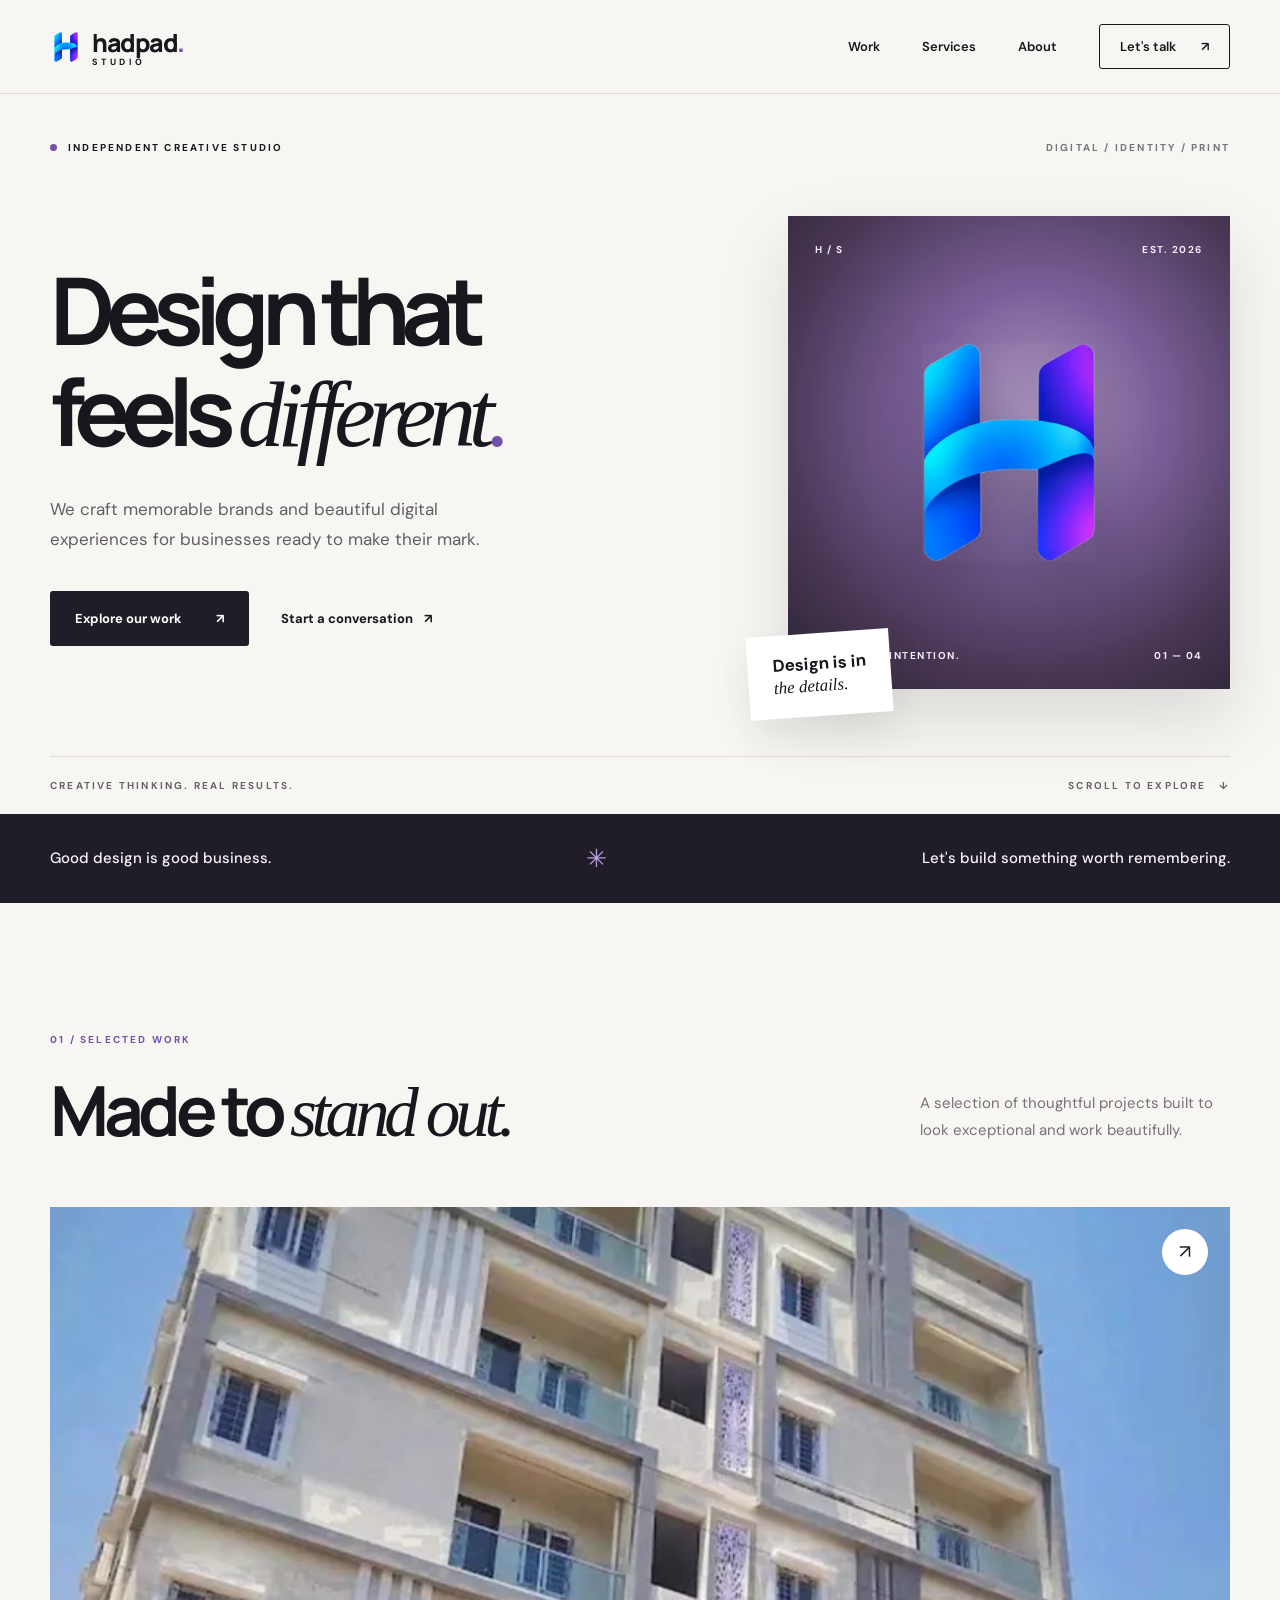
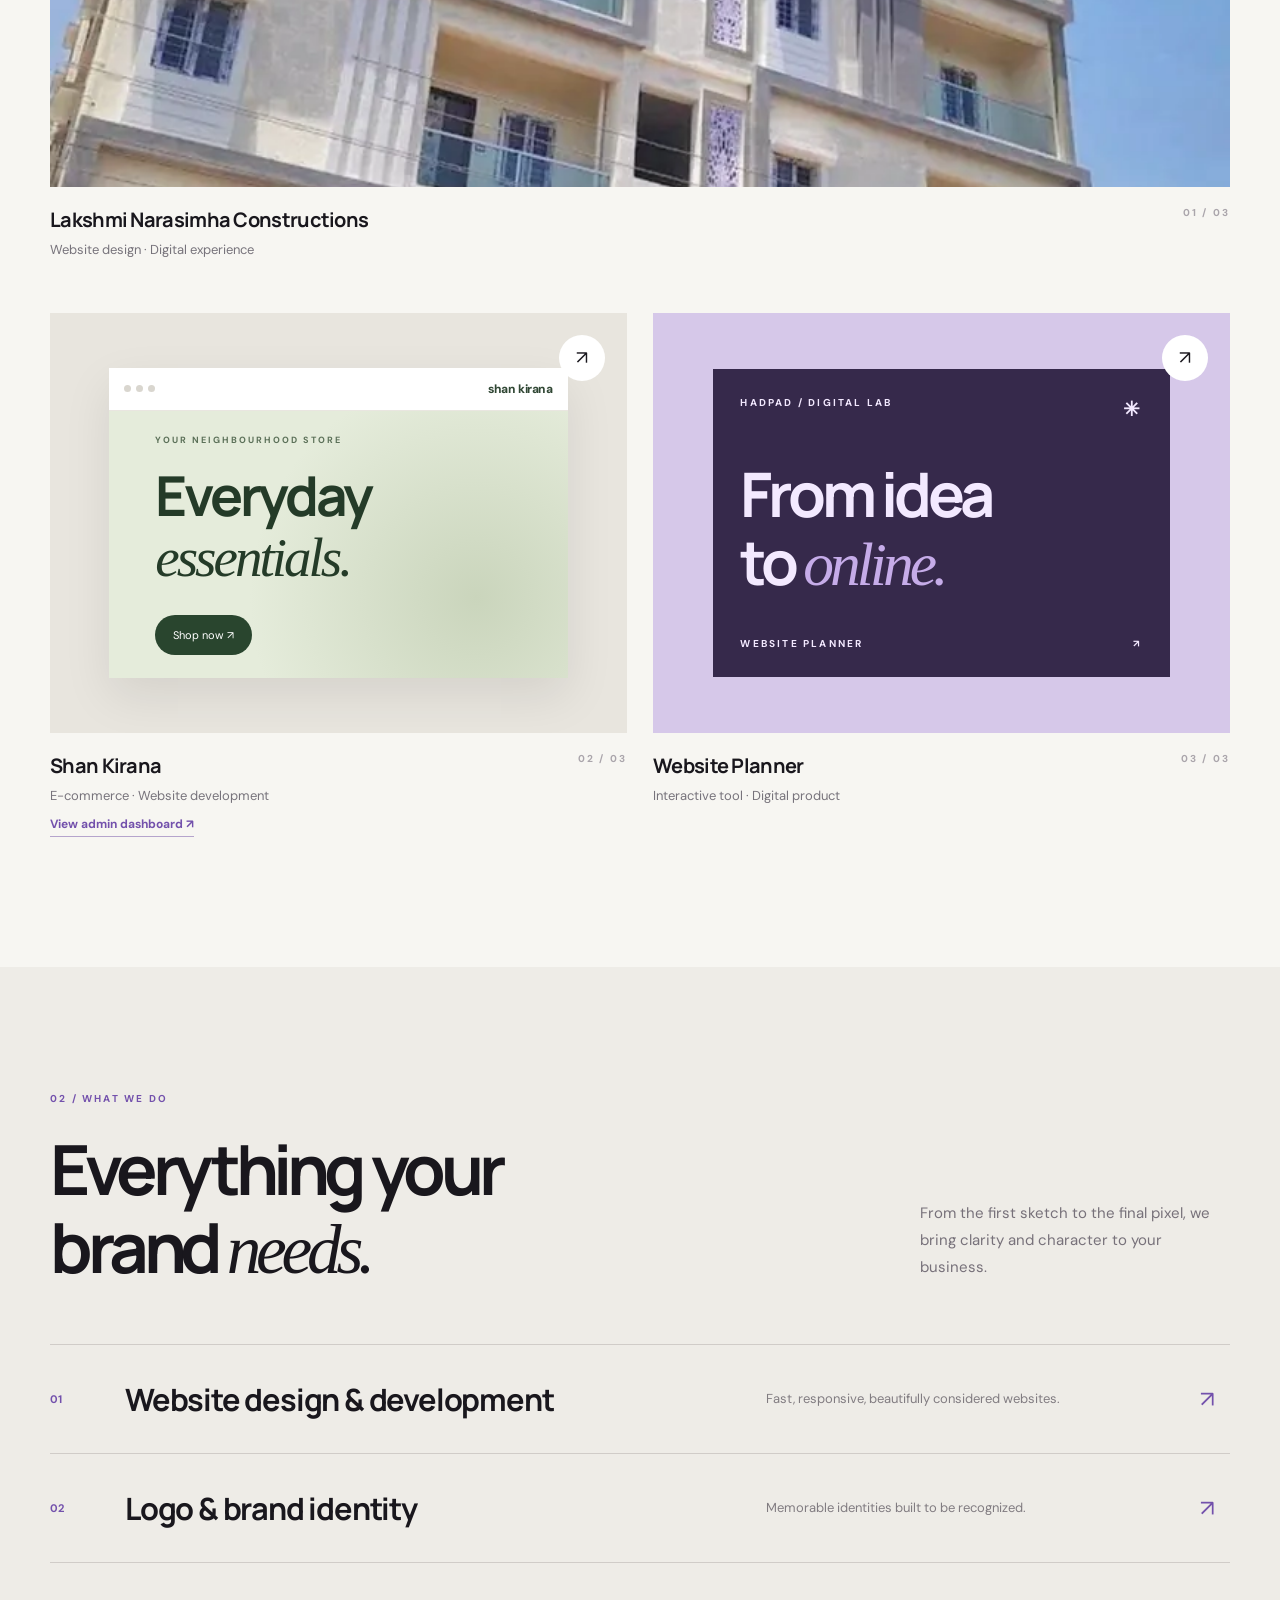
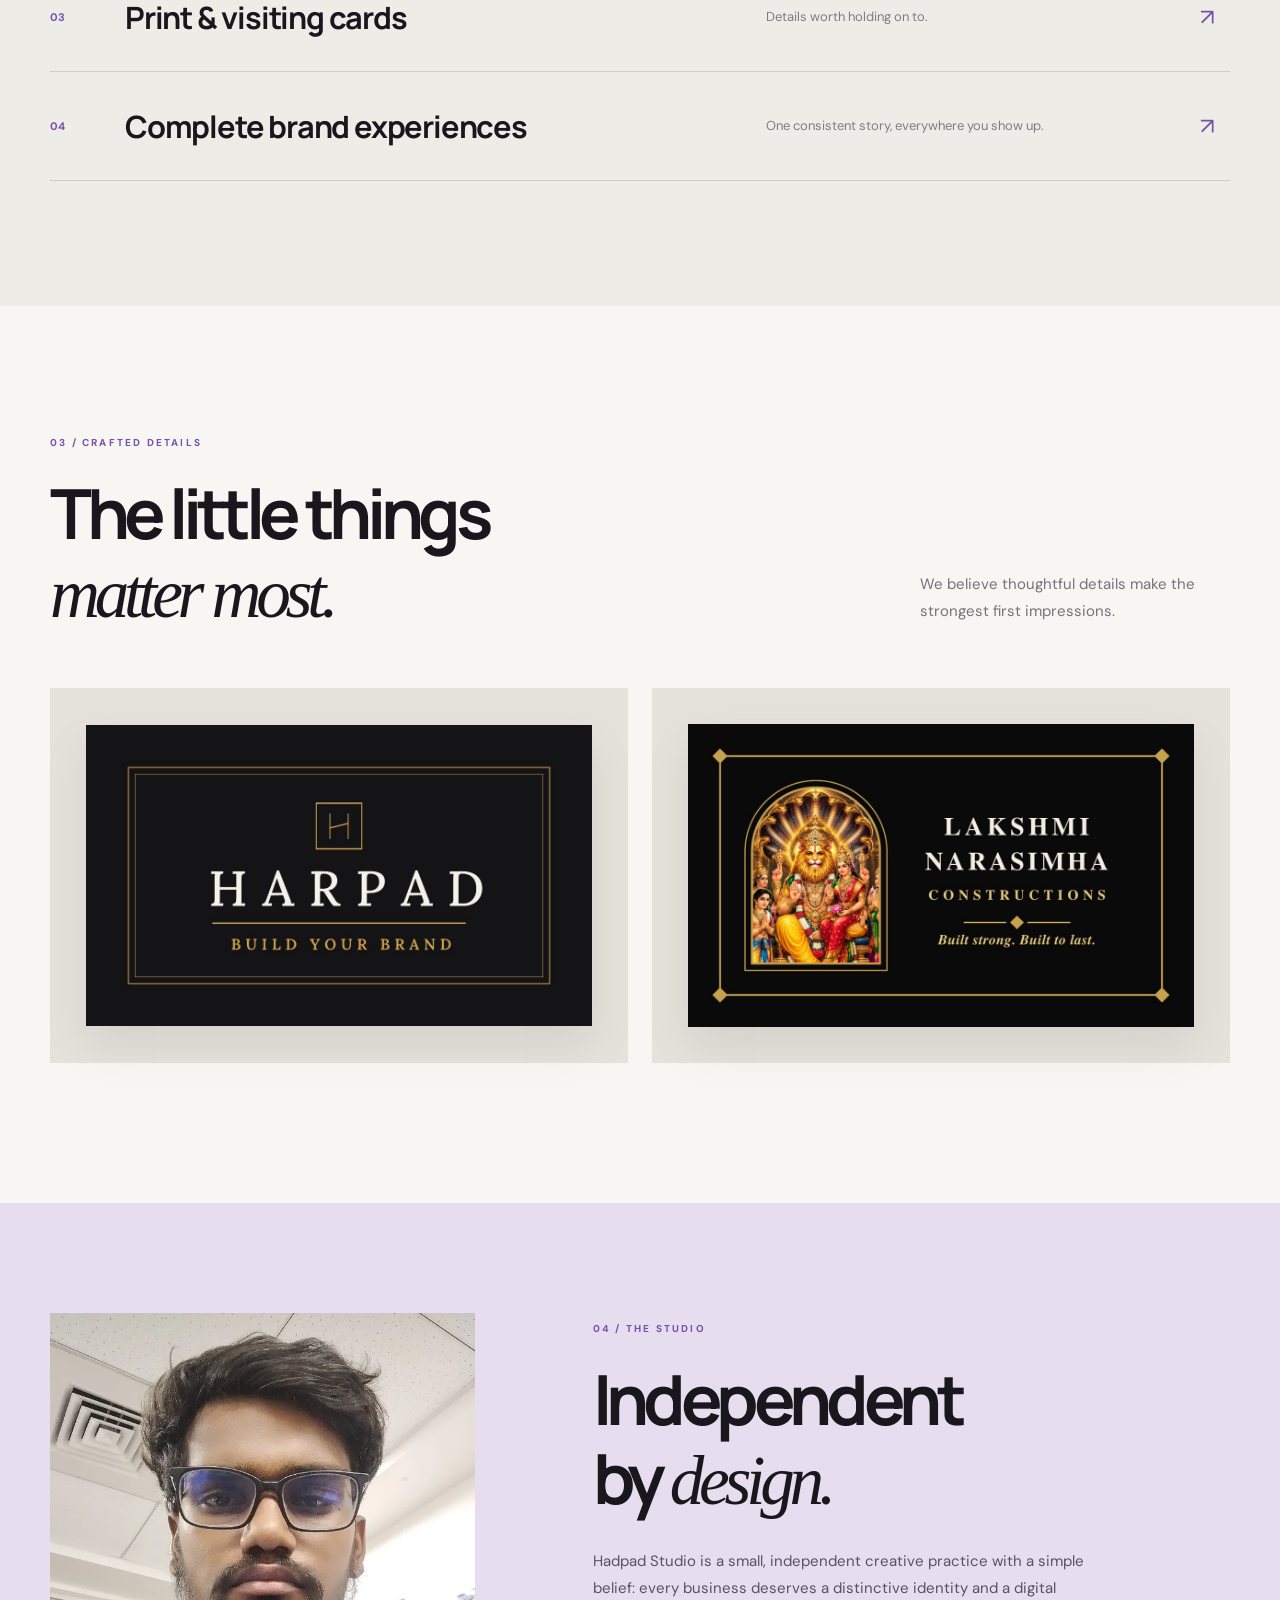
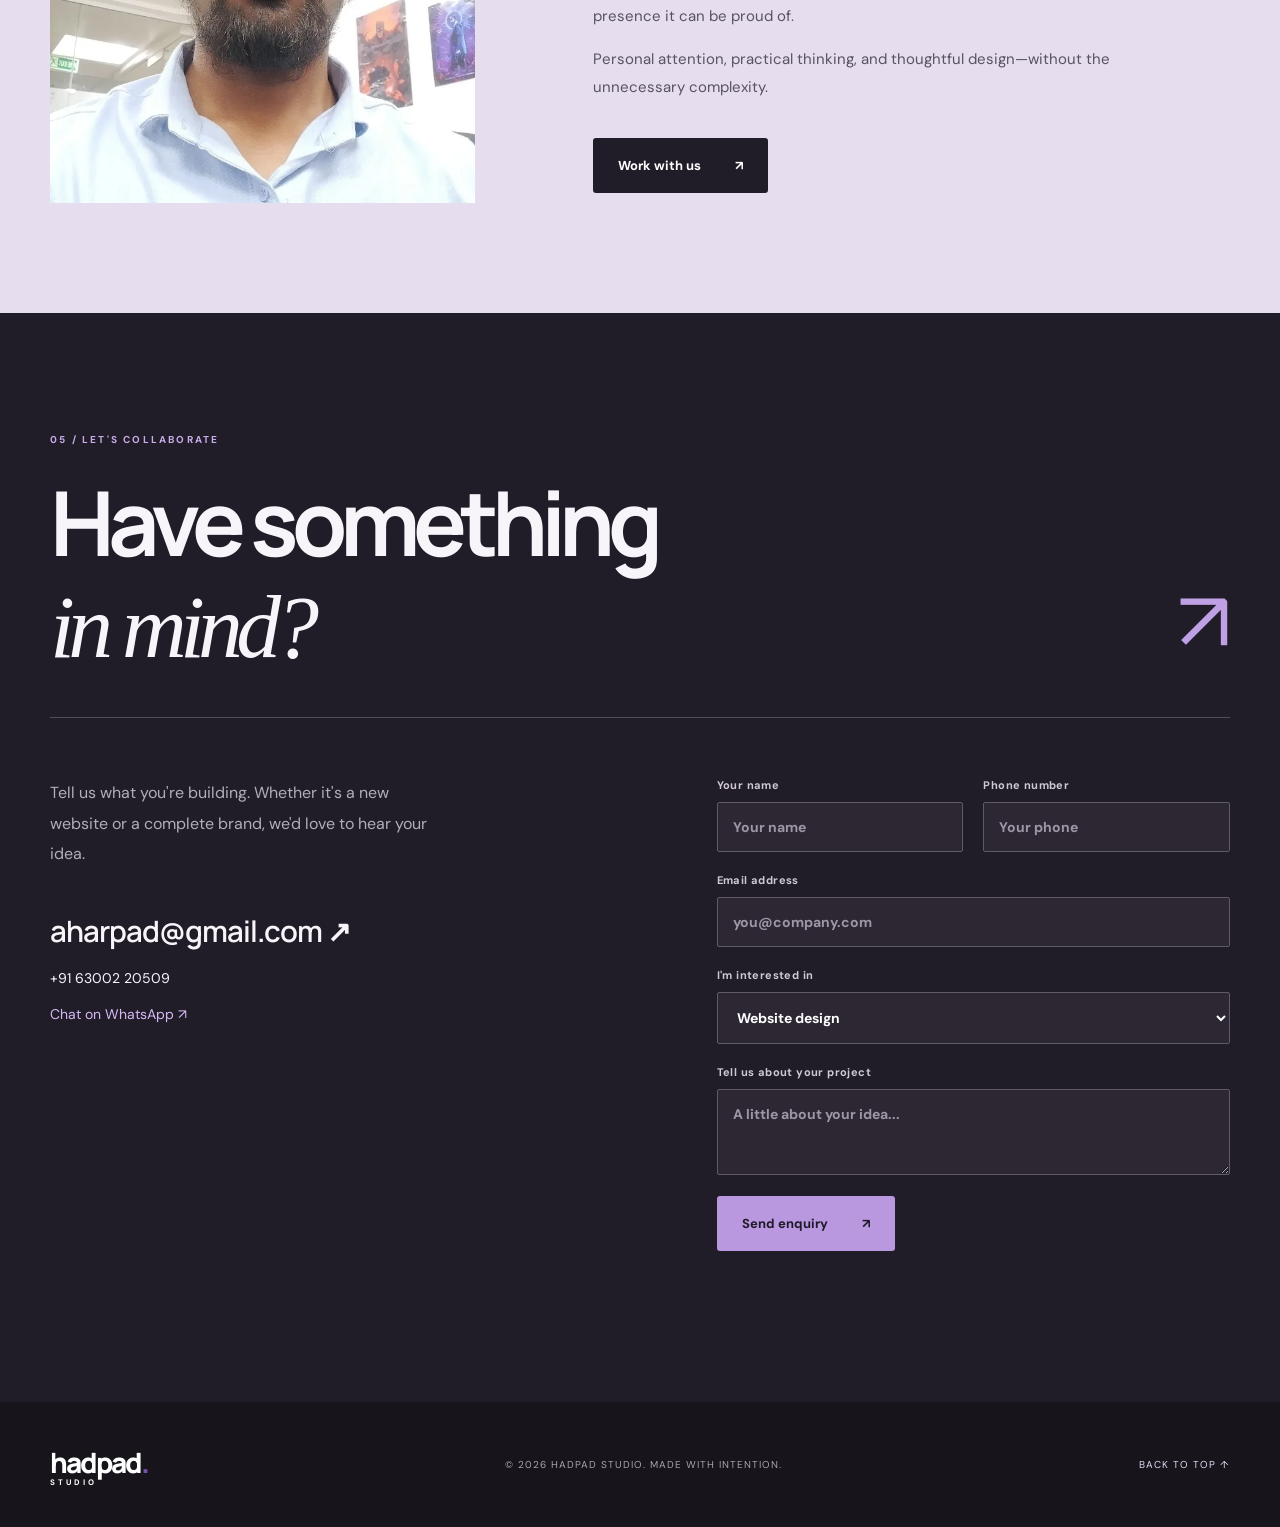
==== commit 0370c48a: "update all" ====
--- a/index.html
+++ b/index.html
@@ -1,114 +1,11 @@
-<!DOCTYPE html>
-<html lang="en">
-<head>
-<meta charset="utf-8">
-<meta name="viewport" content="width=device-width, initial-scale=1, viewport-fit=cover">
-<title>Hadpad Studio – Brands that get remembered</title>
-<meta name="description" content="Hadpad Studio designs visiting cards, logos and websites for growing businesses. Get a free quote today.">
-<meta name="theme-color" content="#2a1fd8">
-<link rel="icon" type="image/png" sizes="32x32" href="images/favicon-32x32.png">
-<link rel="apple-touch-icon" href="images/apple-touch-icon.png">
-<link rel="preconnect" href="https://fonts.googleapis.com">
-<link rel="preconnect" href="https://fonts.gstatic.com" crossorigin>
-<link rel="stylesheet" href="https://fonts.googleapis.com/css2?family=Bricolage+Grotesque:wght@600;800&family=DM+Sans:wght@400;500&display=swap">
-<link rel="stylesheet" href="style.css">
-</head>
-<body>
-<header><div class="wrap bar">
-<a class="logo" href="#top"><img src="images/logo.png" alt="" width="28" height="40"><span>Hadpad Studio</span></a>
-<nav><a href="#services">Services</a><a href="#projects">Projects</a><a href="#about">About</a><a class="pill" href="#contact">Contact</a></nav>
-</div></header>
-<main id="top">
-<section class="wrap hero">
-<div>
-<h1>You Dream It. We Build It.</h1>
-<p>Websites, visiting cards and logos designed to work together, so customers recognise your business everywhere they meet it.</p>
-<a class="btn" href="#contact">Get a free quote</a><a class="btn alt" href="#projects">See our projects</a>
-</div>
-<div class="mark" aria-hidden="true"><img src="images/logo.png" alt="" width="260" height="370"></div>
-</section>
-
-<section class="wrap sec" id="services">
-<h2>What we make</h2>
-<div class="grid3">
-<div class="svc"><h3>Visiting cards</h3><p>Print-ready cards with clear details and a finish people want to keep.</p></div>
-<div class="svc"><h3>Logo design</h3><p>A simple, memorable mark with colours and fonts that fit your business.</p></div>
-<div class="svc"><h3>Website design</h3><p>Fast, mobile-friendly websites with a contact form that brings in enquiries.</p></div>
-</div>
-</section>
-
-<section class="wrap sec" id="projects">
-<h2>Our projects</h2>
-
-<article class="proj">
-<img src="images/project-lnc.jpg" alt="Lakshmi Narasimha Constructions website" loading="lazy" width="900" height="600">
-<div>
-<h3>Lakshmi Narasimha Constructions</h3>
-<p>A website for a construction company, with a photo gallery of completed work, services, and an enquiry form that sends each lead straight to the owner.</p>
-<a class="btn" href="https://lakshmi-narasimha-constructions.aharpad.workers.dev/" target="_blank" rel="noopener">Visit live website</a>
-</div>
-</article>
-
-<article class="proj">
-<span class="ph" aria-hidden="true">Website Planner</span>
-<div>
-<h3>Client Website Planner</h3>
-<p>A tool where clients choose colours, layouts and content for their website, see a live preview, and download the finished site. Every request is saved to our Google Sheet.</p>
-<a class="btn" href="https://web-builder.aharpad.workers.dev/" target="_blank" rel="noopener">Try the planner</a>
-</div>
-</article>
-
-<h3 class="sub">Visiting cards</h3>
-<details class="cardbox">
-<summary class="btn"><span class="s-closed">View visiting cards</span><span class="s-open">Hide visiting cards</span></summary>
-<div class="cardset">
-<figure><img src="images/card-harpad-front.jpg" alt="Harpad visiting card, front: Harpad, Build your brand" width="1100" height="654" loading="lazy"><img src="images/card-harpad-back.jpg" alt="Harpad visiting card, back: Amar Harpad, web designer and developer, with contact details" width="1100" height="654" loading="lazy"><figcaption>Harpad, our own card</figcaption></figure>
-<figure><img src="images/card-lnc-front.jpg" alt="Lakshmi Narasimha Constructions visiting card, front" width="1100" height="658" loading="lazy"><img src="images/card-lnc-back.jpg" alt="Lakshmi Narasimha Constructions visiting card, back, with contact details and a QR code to the website" width="1100" height="658" loading="lazy"><figcaption>Lakshmi Narasimha Constructions, with a QR code to their website</figcaption></figure>
-</div>
-<p class="note">Front and back of cards we have designed. Yours will be made with your name, logo and colours.</p>
-</details>
-<h3 class="sub">Logos</h3>
-<div class="logos">
-<div class="lg"><img src="images/logo.png" alt="H ribbon logo" width="60" height="85"></div>
-<div class="lg"><span class="m1">A</span></div>
-<div class="lg"><span class="m2">B</span></div>
-<div class="lg"><span class="m3">C</span></div>
-</div>
-<p class="note">Sample logo styles. We design yours from scratch.</p>
-</section>
-
-<section class="wrap sec" id="about">
-<h2>About us</h2>
-<p class="lead">Hadpad Studio is run by Amar Hadpad. We help small and growing businesses look professional with a logo, a visiting card and a website that match. You talk to the designer directly, and you get clear prices and on-time delivery.</p>
-</section>
-
-<section class="wrap sec" id="contact">
-<div class="box">
-<div class="info">
-<h2>Let’s build your brand.</h2>
-<p>Tell us what you need. We will reply within one working day with ideas and a quote.</p>
-<ul>
-<li><span>Name</span> Amar Hadpad</li>
-<li><span>Phone</span> <a href="tel:+916300220509">+91 63002 20509</a></li>
-<li><span>Email</span> <a href="mailto:aharpad@gmail.com">aharpad@gmail.com</a></li>
-</ul>
-<a class="btn wa" href="https://wa.me/916300220509?text=Hi%20Amar%2C%20I%20need%20help%20with%20my%20brand." target="_blank" rel="noopener">Chat on WhatsApp</a>
-</div>
-<form id="f" novalidate>
-<input type="text" name="_honey" tabindex="-1" autocomplete="off" class="hp" aria-hidden="true">
-<label>Your name<input name="name" required autocomplete="name"></label>
-<label>Phone number<input name="phone" type="tel" required autocomplete="tel"></label>
-<label>Email (optional)<input name="email" type="email" autocomplete="email"></label>
-<label>What do you need?
-<select name="service"><option>Visiting cards</option><option>Logo design</option><option>Website design</option><option>Full brand package</option></select></label>
-<label>Message<textarea name="message" rows="4" placeholder="Tell us about your business"></textarea></label>
-<button class="btn" type="submit">Send message</button>
-<p id="msg" role="status" aria-live="polite"></p>
-</form>
-</div>
-</section>
-</main>
-<footer><div class="wrap">© 2026 Hadpad Studio. All rights reserved.</div></footer>
-<script src="script.js"></script>
-</body>
-</html>+<!doctype html>
+<html lang="en"><head><meta charset="utf-8"><meta name="viewport" content="width=device-width,initial-scale=1"><meta name="theme-color" content="#f7f6f2"><meta name="description" content="Hadpad Studio is an independent design studio creating distinctive websites, identities, and brand experiences."><title>Hadpad Studio — Thoughtful design, made to matter.</title><link rel="icon" href="images/favicon-32x32.png"><link rel="preconnect" href="https://fonts.googleapis.com"><link rel="preconnect" href="https://fonts.gstatic.com" crossorigin><link href="https://fonts.googleapis.com/css2?family=DM+Sans:wght@400;500;600;700&family=Manrope:wght@400;500;600;700;800&display=swap" rel="stylesheet"><link rel="stylesheet" href="style.css"></head>
+<body><header class="header" id="top"><div class="container header-inner"><a class="wordmark" href="#top"><img src="images/logo-nav.webp" alt=""/><span>hadpad<span class="purple">.</span><small>STUDIO</small></span></a><nav id="nav" aria-label="Main navigation"><a href="#work">Work</a><a href="#services">Services</a><a href="#about">About</a><a class="nav-contact" href="#contact">Let's talk <span>↗</span></a></nav><button id="menu" class="menu" aria-label="Open navigation" aria-expanded="false">☰</button></div></header>
+<main><section class="hero container"><div class="hero-kicker"><span class="status-dot"></span> INDEPENDENT CREATIVE STUDIO <span class="hero-kicker-end">DIGITAL / IDENTITY / PRINT</span></div><div class="hero-body"><div class="hero-copy"><h1>Design that<br>feels <span class="serif">different<span class="purple">.</span></span></h1><p>We craft memorable brands and beautiful digital experiences for businesses ready to make their mark.</p><div class="hero-buttons"><a class="btn btn-dark" href="#work">Explore our work <span>↗</span></a><a class="quiet-link" href="#contact">Start a conversation <span>↗</span></a></div></div><div class="hero-visual"><div class="visual-plate"><div class="visual-top"><span>H / S</span><span>EST. 2026</span></div><div class="visual-center"><img src="images/logo-hero.webp" alt="Hadpad Studio visual identity" onerror="this.src='images/logo.png'"></div><div class="visual-bottom"><span>MADE WITH INTENTION.</span><span>01 — 04</span></div></div><div class="floating-label">Design is in<br><em>the details.</em></div></div></div><div class="hero-footer"><span>CREATIVE THINKING. REAL RESULTS.</span><a href="#work">SCROLL TO EXPLORE <span>↓</span></a></div></section>
+<section class="intro-strip"><div class="container strip-inner"><span>Good design is good business.</span><span class="star">✳</span><span>Let's build something worth remembering.</span></div></section>
+<section class="section work container" id="work"><div class="section-header"><div><div class="eyebrow">01 / SELECTED WORK</div><h2>Made to <span class="serif">stand out.</span></h2></div><p>A selection of thoughtful projects built to look exceptional and work beautifully.</p></div><div class="projects"><article class="project project-wide"><a class="project-art art-lnc" href="https://lakshmi-narasimha-constructions.aharpad.workers.dev/" target="_blank" rel="noopener noreferrer"><img src="images/project-lnc.webp" alt="Lakshmi Narasimha Constructions website"><span class="circle-arrow">↗</span></a><div class="project-caption"><div><h3>Lakshmi Narasimha Constructions</h3><p>Website design · Digital experience</p></div><span class="project-index">01 / 03</span></div></article><article class="project"><a class="project-art art-kirana" href="https://9713177f.shan-kirana.pages.dev" target="_blank" rel="noopener noreferrer"><div class="kirana-preview"><div class="preview-top"><i></i><i></i><i></i><span>shan kirana</span></div><div class="kirana-body"><span class="kirana-small">YOUR NEIGHBOURHOOD STORE</span><strong>Everyday<br><em>essentials.</em></strong><span class="kirana-pill">Shop now ↗</span></div></div><span class="circle-arrow">↗</span></a><div class="project-caption"><div><h3>Shan Kirana</h3><p>E-commerce · Website development</p><a class="admin-link" href="https://9713177f.shan-kirana.pages.dev/admin" target="_blank" rel="noopener noreferrer">View admin dashboard ↗</a></div><span class="project-index">02 / 03</span></div></article><article class="project"><a class="project-art art-planner" href="https://web-builder.aharpad.workers.dev/" target="_blank" rel="noopener noreferrer"><div class="planner-preview"><div class="planner-top">HADPAD / DIGITAL LAB <span>✳</span></div><strong>From idea<br>to <em>online.</em></strong><div class="planner-bottom"><span>WEBSITE PLANNER</span><span>↗</span></div></div><span class="circle-arrow">↗</span></a><div class="project-caption"><div><h3>Website Planner</h3><p>Interactive tool · Digital product</p></div><span class="project-index">03 / 03</span></div></article></div></section>
+<section class="services" id="services"><div class="container"><div class="section-header"><div><div class="eyebrow">02 / WHAT WE DO</div><h2>Everything your<br>brand <span class="serif">needs.</span></h2></div><p>From the first sketch to the final pixel, we bring clarity and character to your business.</p></div><div class="service-list"><div class="service"><span>01</span><h3>Website design & development</h3><p>Fast, responsive, beautifully considered websites.</p><span class="service-arrow">↗</span></div><div class="service"><span>02</span><h3>Logo & brand identity</h3><p>Memorable identities built to be recognized.</p><span class="service-arrow">↗</span></div><div class="service"><span>03</span><h3>Print & visiting cards</h3><p>Details worth holding on to.</p><span class="service-arrow">↗</span></div><div class="service"><span>04</span><h3>Complete brand experiences</h3><p>One consistent story, everywhere you show up.</p><span class="service-arrow">↗</span></div></div></div></section>
+<section class="section details container"><div class="section-header"><div><div class="eyebrow">03 / CRAFTED DETAILS</div><h2>The little things<br><span class="serif">matter most.</span></h2></div><p>We believe thoughtful details make the strongest first impressions.</p></div><div class="detail-grid"><div class="detail-card"><img src="images/card-harpad-front.jpg" alt="Hadpad Studio visiting card front" loading="lazy"></div><div class="detail-card"><img src="images/card-lnc-front.jpg" alt="Lakshmi Narasimha Constructions visiting card" loading="lazy"></div></div></section>
+<section class="about" id="about"><div class="container about-grid"><div class="about-photo"><img src="images/founder.webp" alt="Hadpad Studio founder" loading="lazy"></div><div class="about-copy"><div class="eyebrow">04 / THE STUDIO</div><h2>Independent<br>by <span class="serif">design.</span></h2><p>Hadpad Studio is a small, independent creative practice with a simple belief: every business deserves a distinctive identity and a digital presence it can be proud of.</p><p>Personal attention, practical thinking, and thoughtful design—without the unnecessary complexity.</p><a class="btn btn-dark" href="#contact">Work with us <span>↗</span></a></div></div></section>
+<section class="contact" id="contact"><div class="container"><div class="eyebrow">05 / LET'S COLLABORATE</div><div class="contact-heading"><h2>Have something<br><span class="serif">in mind?</span></h2><span class="contact-symbol">↗</span></div><div class="contact-layout"><div class="contact-left"><p>Tell us what you're building. Whether it's a new website or a complete brand, we'd love to hear your idea.</p><a class="email" href="mailto:aharpad@gmail.com">aharpad@gmail.com ↗</a><a href="tel:+916300220509">+91 63002 20509</a><a class="whatsapp" href="https://wa.me/916300220509?text=Hi%20Amar%2C%20I%20have%20a%20project%20in%20mind." target="_blank" rel="noopener noreferrer">Chat on WhatsApp ↗</a></div><form id="f" class="contact-form" novalidate><input name="_honey" class="hp" type="text" tabindex="-1" autocomplete="off" aria-hidden="true"><div class="form-row"><label>Your name<input name="name" required placeholder="Your name" autocomplete="name"></label><label>Phone number<input name="phone" type="tel" required placeholder="Your phone" autocomplete="tel"></label></div><label>Email address<input name="email" type="email" placeholder="you@company.com" autocomplete="email"></label><label>I'm interested in<select name="service"><option>Website design</option><option>Logo design</option><option>Visiting cards</option><option>Full brand package</option><option>Something else</option></select></label><label>Tell us about your project<textarea name="message" rows="3" placeholder="A little about your idea..."></textarea></label><button class="btn btn-purple" type="submit">Send enquiry <span>↗</span></button><p id="msg" role="status" aria-live="polite"></p></form></div></div></section></main>
+<footer><div class="container footer-inner"><a class="footer-logo" href="#top">hadpad<span>.</span><small>STUDIO</small></a><span>© 2026 HADPAD STUDIO. MADE WITH INTENTION.</span><a href="#top">BACK TO TOP ↑</a></div></footer><script src="script.js"></script></body></html>
--- a/style.css
+++ b/style.css
@@ -1,88 +1 @@
-:root{--bg:#f5f8ff;--surface:#fff;--ink:#0b1030;--muted:#4a5273;--line:#dbe2f5;--cyan:#00e5ff;--blue:#0a63ff;--indigo:#2a1fd8;--violet:#7a2cff;--magenta:#cf3cff;
---grad:linear-gradient(120deg,var(--cyan),var(--blue) 40%,var(--violet) 75%,var(--magenta));
-box-sizing:border-box;padding-top:env(safe-area-inset-top,0px);padding-bottom:env(safe-area-inset-bottom,0px)}
-@media (prefers-color-scheme:dark){:root{--bg:#070a1f;--surface:#10163a;--ink:#f0f3ff;--muted:#a9b3d9;--line:#222b5c}}
-*,*::before,*::after{box-sizing:inherit}
-html{scroll-padding-top:4.5rem;scroll-behavior:smooth}
-body{margin:0;background:var(--bg);color:var(--ink);font:400 1.05rem/1.6 "DM Sans",system-ui,sans-serif}
-h1,h2,h3{font-family:"Bricolage Grotesque","DM Sans",system-ui,sans-serif;line-height:1.08;margin:0}
-a{color:inherit}
-:focus-visible{outline:3px solid var(--blue);outline-offset:3px}
-img{max-width:100%;height:auto}
-.wrap{max-width:1080px;margin:0 auto;padding:0 1.25rem}
-header{position:sticky;top:0;z-index:5;background:color-mix(in srgb,var(--bg) 88%,transparent);backdrop-filter:blur(10px);border-bottom:1px solid var(--line)}
-.bar{display:flex;justify-content:space-between;align-items:center;padding-top:.7rem;padding-bottom:.7rem}
-.logo{display:flex;align-items:center;gap:.6rem;font:800 1.2rem "Bricolage Grotesque",sans-serif;text-decoration:none}
-.logo img{height:36px;width:auto}
-nav{display:flex;align-items:center;gap:1.2rem}
-nav a{text-decoration:none;color:var(--muted);font-weight:500}
-nav a:hover{color:var(--ink)}
-nav a.pill{background:var(--grad);color:#fff;padding:.4rem 1rem;border-radius:999px}
-.hero{display:grid;grid-template-columns:1.1fr .9fr;gap:3rem;align-items:center;padding-top:3rem;padding-bottom:4.5rem}
-.hero h1{font-size:clamp(2.6rem,6.5vw,4.8rem);font-weight:800;letter-spacing:-.03em}
-.hero p{max-width:34rem;color:var(--muted);margin:1.25rem 0 2rem}
-.btn{display:inline-block;border:0;cursor:pointer;font:500 1rem "DM Sans",sans-serif;background:var(--grad);color:#fff;padding:.85rem 1.6rem;border-radius:999px;text-decoration:none}
-.btn.alt{background:transparent;color:var(--ink);border:1.5px solid var(--blue);margin-left:.5rem}
-.btn:disabled{opacity:.6;cursor:wait}
-.mark{display:grid;place-items:center;position:relative;min-height:340px}
-.mark::before{content:"";position:absolute;width:80%;aspect-ratio:1;border-radius:50%;background:var(--grad);opacity:.2;filter:blur(40px)}
-.mark img{position:relative;width:min(240px,65%)}
-.sec{padding-top:3.5rem;padding-bottom:1.5rem}
-.sec h2{font-size:clamp(2rem,4.5vw,3rem);letter-spacing:-.02em;margin-bottom:1.75rem}
-.lead{max-width:44rem;color:var(--muted);margin:0}
-.grid3{display:grid;grid-template-columns:repeat(3,1fr);gap:1.25rem}
-.svc{background:var(--surface);border:1px solid var(--line);border-top:4px solid var(--blue);border-radius:14px;padding:1.75rem}
-.svc:nth-child(2){border-top-color:var(--violet)}
-.svc:nth-child(3){border-top-color:var(--magenta)}
-.svc h3{font-size:1.5rem;margin-bottom:.6rem}
-.svc p{margin:0;color:var(--muted)}
-.proj{display:grid;grid-template-columns:1.2fr 1fr;gap:2rem;align-items:center;background:var(--surface);border:1px solid var(--line);border-radius:16px;overflow:hidden}
-.proj + .proj{margin-top:1.5rem}
-.proj img{display:block;width:100%;height:100%;object-fit:cover;min-height:260px}
-.proj .ph{display:grid;place-items:center;align-self:stretch;min-height:260px;background:var(--grad);color:#fff;font:800 clamp(1.6rem,3.5vw,2.4rem)/1.1 "Bricolage Grotesque",sans-serif;text-align:center;padding:1rem}
-.proj div{padding:1.5rem 1.75rem 1.75rem 0}
-.proj h3{font-size:1.7rem;margin-bottom:.7rem}
-.proj p{color:var(--muted);margin:0 0 1.25rem}
-.sub{font-size:1.5rem;margin:2.5rem 0 1rem}
-.cardbox summary{list-style:none;width:max-content}
-.cardbox summary::-webkit-details-marker{display:none}
-.cardbox .s-open,.cardbox[open] .s-closed{display:none}
-.cardbox[open] .s-open{display:inline}
-.cardbox[open] summary{margin-bottom:1.5rem}
-.cardset{display:grid;gap:2rem}
-.cardset figure{margin:0;display:grid;grid-template-columns:1fr 1fr;gap:1rem}
-.cardset img{display:block;width:100%;height:auto;border-radius:10px;box-shadow:0 8px 24px rgba(11,16,48,.18)}
-.cardset figcaption{grid-column:1/-1;color:var(--muted);font-size:.9rem}
-.logos{display:grid;grid-template-columns:repeat(4,minmax(0,1fr));gap:1rem}
-.lg{aspect-ratio:1;display:grid;place-items:center;background:var(--surface);border:1px solid var(--line);border-radius:14px}
-.lg img{height:55%;width:auto;max-width:80%;object-fit:contain}
-.lg span{font:800 2.2rem "Bricolage Grotesque",sans-serif;color:#fff;width:64px;height:64px;display:grid;place-items:center}
-.m1{background:linear-gradient(135deg,var(--cyan),var(--blue));border-radius:50%}
-.m2{background:linear-gradient(135deg,var(--indigo),var(--magenta));border-radius:14px}
-.m3{background:linear-gradient(135deg,var(--blue),var(--violet));border-radius:50% 50% 50% 8px}
-.note{color:var(--muted);font-size:.9rem;margin:.75rem 0 0}
-.box{display:grid;grid-template-columns:1fr 1.1fr;gap:2.5rem;background:linear-gradient(135deg,#0a1a6e,var(--indigo) 55%,var(--violet));color:#fff;border-radius:20px;padding:2.5rem}
-.box h2{margin-bottom:1rem}
-.info p{opacity:.88;margin:0 0 1.25rem}
-.info ul{list-style:none;padding:0;margin:0 0 1.5rem}
-.info li{margin-bottom:.4rem}
-.info li span{display:inline-block;width:4.5rem;opacity:.7}
-.btn.wa{background:#fff;color:#1a1fa8}
-form{display:grid;gap:.9rem;background:var(--surface);color:var(--ink);padding:1.5rem;border-radius:14px}
-label{display:grid;gap:.3rem;font-weight:500;font-size:.95rem}
-input,select,textarea{font:inherit;color:var(--ink);background:var(--bg);border:1.5px solid var(--line);border-radius:10px;padding:.65rem .8rem;width:100%}
-input:focus,select:focus,textarea:focus{border-color:var(--blue);outline:none}
-.hp{position:absolute;left:-9999px;height:0;width:0;opacity:0}
-#msg{margin:0;font-size:.95rem}
-#msg.ok{color:#0a8a4a}
-#msg.err{color:#c4262e}
-#msg a{text-decoration:underline}
-footer{padding:2.5rem 0 2rem;color:var(--muted);font-size:.9rem}
-@media (max-width:820px){
-.hero,.proj,.box{grid-template-columns:1fr}.hero{gap:1rem}.mark{min-height:260px}
-.grid3{grid-template-columns:1fr}.logos{grid-template-columns:repeat(2,minmax(0,1fr))}.cardset figure{grid-template-columns:1fr}
-.proj div{padding:0 1.5rem 1.75rem}.box{padding:1.5rem}
-.proj .ph{min-height:180px}
-nav a:not(.pill){display:none}.btn.alt{margin:.6rem 0 0}}
-@media (prefers-reduced-motion:no-preference){.mark img{animation:float 5s ease-in-out infinite alternate}}
-@keyframes float{to{translate:0 -10px}}+:root{--bg:#f7f6f2;--ink:#19171d;--muted:#77737b;--purple:#7351ac;--line:#dfdcd9;--dark:#211d28;--white:#fff}*{box-sizing:border-box}html{scroll-behavior:smooth}body{margin:0;background:var(--bg);color:var(--ink);font-family:'DM Sans',sans-serif;-webkit-font-smoothing:antialiased}a{color:inherit;text-decoration:none}button,input,textarea,select{font:inherit}button{cursor:pointer}img{max-width:100%;display:block}.container{width:min(1360px,calc(100% - 100px));margin:auto}.header{height:94px;border-bottom:1px solid var(--line);background:rgba(247,246,242,.96);position:sticky;top:0;z-index:20;backdrop-filter:blur(16px)}.header-inner{height:100%;display:flex;align-items:center;justify-content:space-between}.wordmark{display:flex;align-items:center;gap:10px;font-family:Manrope,sans-serif;font-weight:800;font-size:25px;letter-spacing:-1.5px}.wordmark img{width:32px;height:32px;object-fit:contain}.wordmark small,.footer-logo small{display:block;font:700 9px 'DM Sans',sans-serif;letter-spacing:3.4px;margin-top:-4px}.purple,.footer-logo>span{color:var(--purple)}nav{display:flex;align-items:center;gap:42px;font-size:13px;font-weight:600}nav>a:hover,.quiet-link:hover,.admin-link:hover{color:var(--purple)}.nav-contact{padding:13px 20px;border:1px solid var(--ink);border-radius:3px;display:flex;gap:25px}.nav-contact:hover{background:var(--ink);color:white}.menu{display:none;background:none;border:0;font-size:27px}.hero{padding-top:47px}.hero-kicker,.eyebrow,.hero-footer,.visual-top,.visual-bottom,.project-index,.planner-top,.planner-bottom{font-size:10px;letter-spacing:2.2px;font-weight:700}.hero-kicker{display:flex;align-items:center;gap:11px}.status-dot{width:7px;height:7px;border-radius:50%;background:var(--purple)}.hero-kicker-end{margin-left:auto;color:var(--muted)}.hero-body{display:grid;grid-template-columns:1.22fr .78fr;gap:4%;align-items:center;padding:62px 0 67px}.hero-copy h1{font-family:Manrope,sans-serif;font-size:clamp(64px,7.3vw,119px);letter-spacing:-.095em;line-height:1.08;margin:0 0 28px;font-weight:700}.serif{font-family:Georgia,'Times New Roman',serif;font-style:italic;font-weight:400;letter-spacing:-.075em}.hero-copy p{max-width:460px;font-size:17px;line-height:1.8;color:#625e65;margin:0 0 36px}.hero-buttons{display:flex;align-items:center;gap:32px;flex-wrap:wrap}.btn{display:inline-flex;justify-content:space-between;align-items:center;gap:34px;padding:19px 25px;font-size:13px;font-weight:700;border:0;border-radius:3px;transition:transform .2s,background .2s}.btn:hover{transform:translateY(-3px)}.btn-dark{background:var(--dark);color:white}.btn-dark:hover{background:#40304d}.quiet-link{font-size:13px;font-weight:700}.quiet-link span{margin-left:8px}.hero-visual{position:relative;max-width:510px;width:100%;justify-self:end}.visual-plate{aspect-ratio:1/1.07;background:radial-gradient(circle at 56% 42%,#b29ac7 0%,#795f98 34%,#493755 70%,#292331 100%);padding:27px;color:#f5eefb;display:flex;flex-direction:column;justify-content:space-between;box-shadow:0 30px 65px rgba(33,29,40,.13)}.visual-top,.visual-bottom{display:flex;justify-content:space-between;letter-spacing:1.5px}.visual-center{display:grid;place-items:center;flex:1}.visual-center img{max-height:235px;max-width:75%;object-fit:contain;filter:drop-shadow(0 22px 32px rgba(0,0,0,.22))}.floating-label{position:absolute;bottom:-27px;left:-40px;background:#fff;padding:19px 25px;box-shadow:0 18px 40px #24202816;font-size:17px;font-weight:700;line-height:1.3;transform:rotate(-4deg)}.floating-label em{font-family:Georgia,serif;font-weight:400}.hero-footer{border-top:1px solid var(--line);padding:22px 0;display:flex;justify-content:space-between;color:#66616a}.hero-footer a span{margin-left:8px}.intro-strip{background:var(--dark);color:#f8f4fa}.strip-inner{display:flex;align-items:center;justify-content:space-between;padding:28px 0;font-size:15px;font-weight:500}.star{font-size:25px;color:#bca1df}.section{padding:130px 0}.section-header{display:flex;justify-content:space-between;align-items:end;gap:50px;margin-bottom:55px}.eyebrow{color:var(--purple);margin-bottom:25px}.section-header h2,.about h2,.contact h2{font:700 clamp(46px,5.4vw,78px)/1.13 Manrope,sans-serif;letter-spacing:-.078em;margin:0}.section-header p{max-width:310px;color:#77717a;font-size:15px;line-height:1.8;margin:0 0 8px}.projects{display:grid;grid-template-columns:1fr 1fr;gap:55px 26px}.project-wide{grid-column:1/-1}.project-art{position:relative;overflow:hidden;display:block;height:420px}.project-wide .project-art{height:580px}.project-art>img{width:100%;height:100%;object-fit:cover;transition:transform .6s}.project-art:hover>img{transform:scale(1.035)}.art-lnc{background:#d4d0ca}.circle-arrow{position:absolute;right:22px;top:22px;width:46px;height:46px;background:#fff;display:grid;place-items:center;border-radius:50%;font-size:19px;transition:transform .2s}.project-art:hover .circle-arrow{transform:rotate(45deg)}.project-caption{display:flex;justify-content:space-between;gap:20px;padding-top:19px}.project-caption h3{font:700 20px Manrope,sans-serif;letter-spacing:-.7px;margin:0 0 8px}.project-caption p{margin:0;color:var(--muted);font-size:13px}.project-index{color:#aaa5ab;white-space:nowrap}.admin-link{display:inline-block;margin-top:12px;color:var(--purple);font-size:12px;font-weight:700;border-bottom:1px solid #b5a4cc;padding-bottom:4px}.art-kirana{background:#e8e5de;display:grid;place-items:center;padding:34px}.kirana-preview{width:90%;height:88%;background:#f9f8f3;box-shadow:0 18px 45px #00000016;overflow:hidden}.preview-top{height:43px;background:white;border-bottom:1px solid #e9e6e0;display:flex;align-items:center;gap:5px;padding:0 15px}.preview-top i{height:7px;width:7px;border-radius:50%;background:#d9d6cf}.preview-top span{margin-left:auto;font-size:12px;font-weight:800;letter-spacing:-.4px;color:#304734}.kirana-body{height:calc(100% - 43px);background:radial-gradient(circle at 80% 70%,#cad5bc,transparent 55%),#e5ecdb;display:flex;flex-direction:column;justify-content:center;padding:10%}.kirana-small{font-size:9px;letter-spacing:2px;font-weight:700;color:#5b7058}.kirana-body strong{font:700 clamp(34px,4.3vw,66px)/1.1 Manrope,sans-serif;letter-spacing:-3px;margin:19px 0 26px;color:#243b28}.kirana-body em{font-family:Georgia,serif;font-weight:400}.kirana-pill{align-self:start;background:#29452e;color:white;font-size:11px;padding:13px 18px;border-radius:30px}.art-planner{background:#d6c8e9;display:grid;place-items:center;padding:35px}.planner-preview{width:90%;height:88%;padding:27px;background:#36294b;color:#f3e9ff;display:flex;flex-direction:column;justify-content:space-between}.planner-top,.planner-bottom{display:flex;justify-content:space-between}.planner-top span{font-size:20px}.planner-preview strong{font:700 clamp(39px,4.8vw,76px)/1.1 Manrope,sans-serif;letter-spacing:-4px}.planner-preview em{font-family:Georgia,serif;font-weight:400;color:#c6ace9}.services{background:#eeece7;padding:125px 0}.service-list{border-top:1px solid #d0ccc8}.service{display:grid;grid-template-columns:55px 1.2fr .8fr 30px;align-items:center;gap:20px;border-bottom:1px solid #d0ccc8;padding:33px 0}.service>span:first-child{font-size:11px;color:var(--purple);font-weight:700}.service h3{font:700 clamp(21px,2.4vw,31px) Manrope,sans-serif;letter-spacing:-1.2px;margin:0}.service p{color:#817c81;font-size:13px;line-height:1.7;margin:0}.service-arrow{font-size:23px;color:var(--purple)}.details{padding-bottom:140px}.detail-grid{display:grid;grid-template-columns:1fr 1fr;gap:24px}.detail-card{background:#e5e2dc;min-height:310px;display:grid;place-items:center;padding:36px}.detail-card img{width:100%;max-height:330px;object-fit:contain;box-shadow:0 20px 45px #00000014}.about{background:#e6deee;padding:110px 0}.about-grid{display:grid;grid-template-columns:.8fr 1.2fr;gap:10%;align-items:center}.about-photo{background:#c8bad7;min-height:490px;overflow:hidden}.about-photo img{width:100%;height:490px;object-fit:cover}.about-copy h2{margin-bottom:28px}.about-copy p{color:#595260;font-size:15px;line-height:1.85;max-width:530px}.about-copy .btn{margin-top:22px}.contact{background:var(--dark);color:#f8f5fa;padding:120px 0 130px}.contact .eyebrow{color:#c6ace9}.contact-heading{display:flex;align-items:end;justify-content:space-between;border-bottom:1px solid #534d5a;padding-bottom:40px}.contact-heading h2{font-size:clamp(55px,7vw,100px)}.contact-symbol{font-size:85px;color:#bfa0e5}.contact-layout{display:grid;grid-template-columns:1fr 1fr;gap:13%;padding-top:60px}.contact-left{display:flex;flex-direction:column;align-items:start;gap:18px}.contact-left p{font-size:16px;color:#b4adb9;line-height:1.9;max-width:380px;margin:0 0 23px}.contact-left>a{font-size:14px}.contact-left .email{font:600 clamp(20px,2.3vw,31px) Manrope,sans-serif;letter-spacing:-1px}.whatsapp{color:#d5b9f7}.contact-form{display:flex;flex-direction:column;gap:21px}.form-row{display:grid;grid-template-columns:1fr 1fr;gap:20px}.contact-form label{display:flex;flex-direction:column;gap:10px;font-size:11px;font-weight:700;letter-spacing:.4px;color:#d0c9d3}.contact-form input,.contact-form select,.contact-form textarea{border:1px solid #605966;border-radius:2px;background:#2c2733;color:white;padding:15px;outline:0;width:100%;font-size:14px}.contact-form input:focus,.contact-form textarea:focus,.contact-form select:focus{border-color:#b89adf}.contact-form input::placeholder,.contact-form textarea::placeholder{color:#9e96a5}.btn-purple{background:#b998df;color:#201929;align-self:start}.btn-purple:hover{background:#cba9f2}.hp{position:absolute;left:-10000px;opacity:0}.contact-form #msg{font-size:13px;line-height:1.6;margin:0}.contact-form #msg.ok{color:#c3e3c6}.contact-form #msg.err{color:#ffd0cf}.contact-form #msg a{text-decoration:underline}footer{background:#17141c;color:#a9a3ae}.footer-inner{min-height:125px;display:flex;justify-content:space-between;align-items:center;gap:20px;font-size:10px;letter-spacing:1px}.footer-logo{font:800 28px Manrope,sans-serif;letter-spacing:-2px;color:#fff}.footer-logo small{font-size:8px;letter-spacing:3px}footer a:last-child{color:#e5d8f2}a:focus-visible,button:focus-visible{outline:3px solid #9e75ce;outline-offset:4px}@media(max-width:1000px){.container{width:min(100% - 54px,1360px)}.hero-body{grid-template-columns:1fr 0.85fr}.hero-copy h1{font-size:clamp(55px,7.5vw,83px)}.project-wide .project-art{height:460px}.project-art{height:340px}.service{grid-template-columns:40px 1fr 1fr 20px}.about-grid{gap:6%}}@media(max-width:700px){.container{width:calc(100% - 36px)}.header{height:72px}.menu{display:block}nav{display:none;position:absolute;top:72px;left:0;right:0;background:var(--bg);padding:20px;box-shadow:0 16px 25px #00000018;flex-direction:column;align-items:stretch;gap:20px}nav.open{display:flex}.hero{padding-top:27px}.hero-kicker{font-size:8px;letter-spacing:1.2px}.hero-kicker-end{display:none}.hero-body{display:flex;flex-direction:column;align-items:stretch;padding:43px 0 50px;gap:54px}.hero-copy h1{font-size:clamp(58px,11vw,88px)}.hero-copy p{font-size:15px}.hero-visual{max-width:100%}.visual-plate{aspect-ratio:1/.9}.visual-center img{max-height:200px}.floating-label{left:12px;bottom:-20px}.hero-footer{font-size:8px;letter-spacing:1px}.strip-inner{flex-wrap:wrap;justify-content:center;text-align:center;gap:12px;font-size:12px}.section{padding:85px 0}.section-header{display:block;margin-bottom:34px}.section-header h2,.about h2{font-size:clamp(43px,9vw,64px)}.section-header p{margin-top:18px}.projects{grid-template-columns:1fr;gap:35px}.project-wide{grid-column:auto}.project-wide .project-art,.project-art{height:330px}.project-caption h3{font-size:17px}.services{padding:80px 0}.service{grid-template-columns:25px 1fr 24px;gap:12px;padding:26px 0}.service p{grid-column:2;grid-row:2}.service-arrow{grid-column:3;grid-row:1}.detail-grid{grid-template-columns:1fr}.detail-card{min-height:240px}.about{padding:75px 0}.about-grid{grid-template-columns:1fr;gap:35px}.about-photo,.about-photo img{height:370px;min-height:0}.contact{padding:80px 0}.contact-heading h2{font-size:clamp(52px,10vw,76px)}.contact-symbol{font-size:55px}.contact-layout{grid-template-columns:1fr;gap:45px;padding-top:35px}.form-row{grid-template-columns:1fr}.footer-inner{flex-wrap:wrap;padding:30px 0;justify-content:space-between}.footer-inner>span{order:3;width:100%}}@media(prefers-reduced-motion:reduce){*,*:before,*:after{scroll-behavior:auto!important;transition:none!important}}
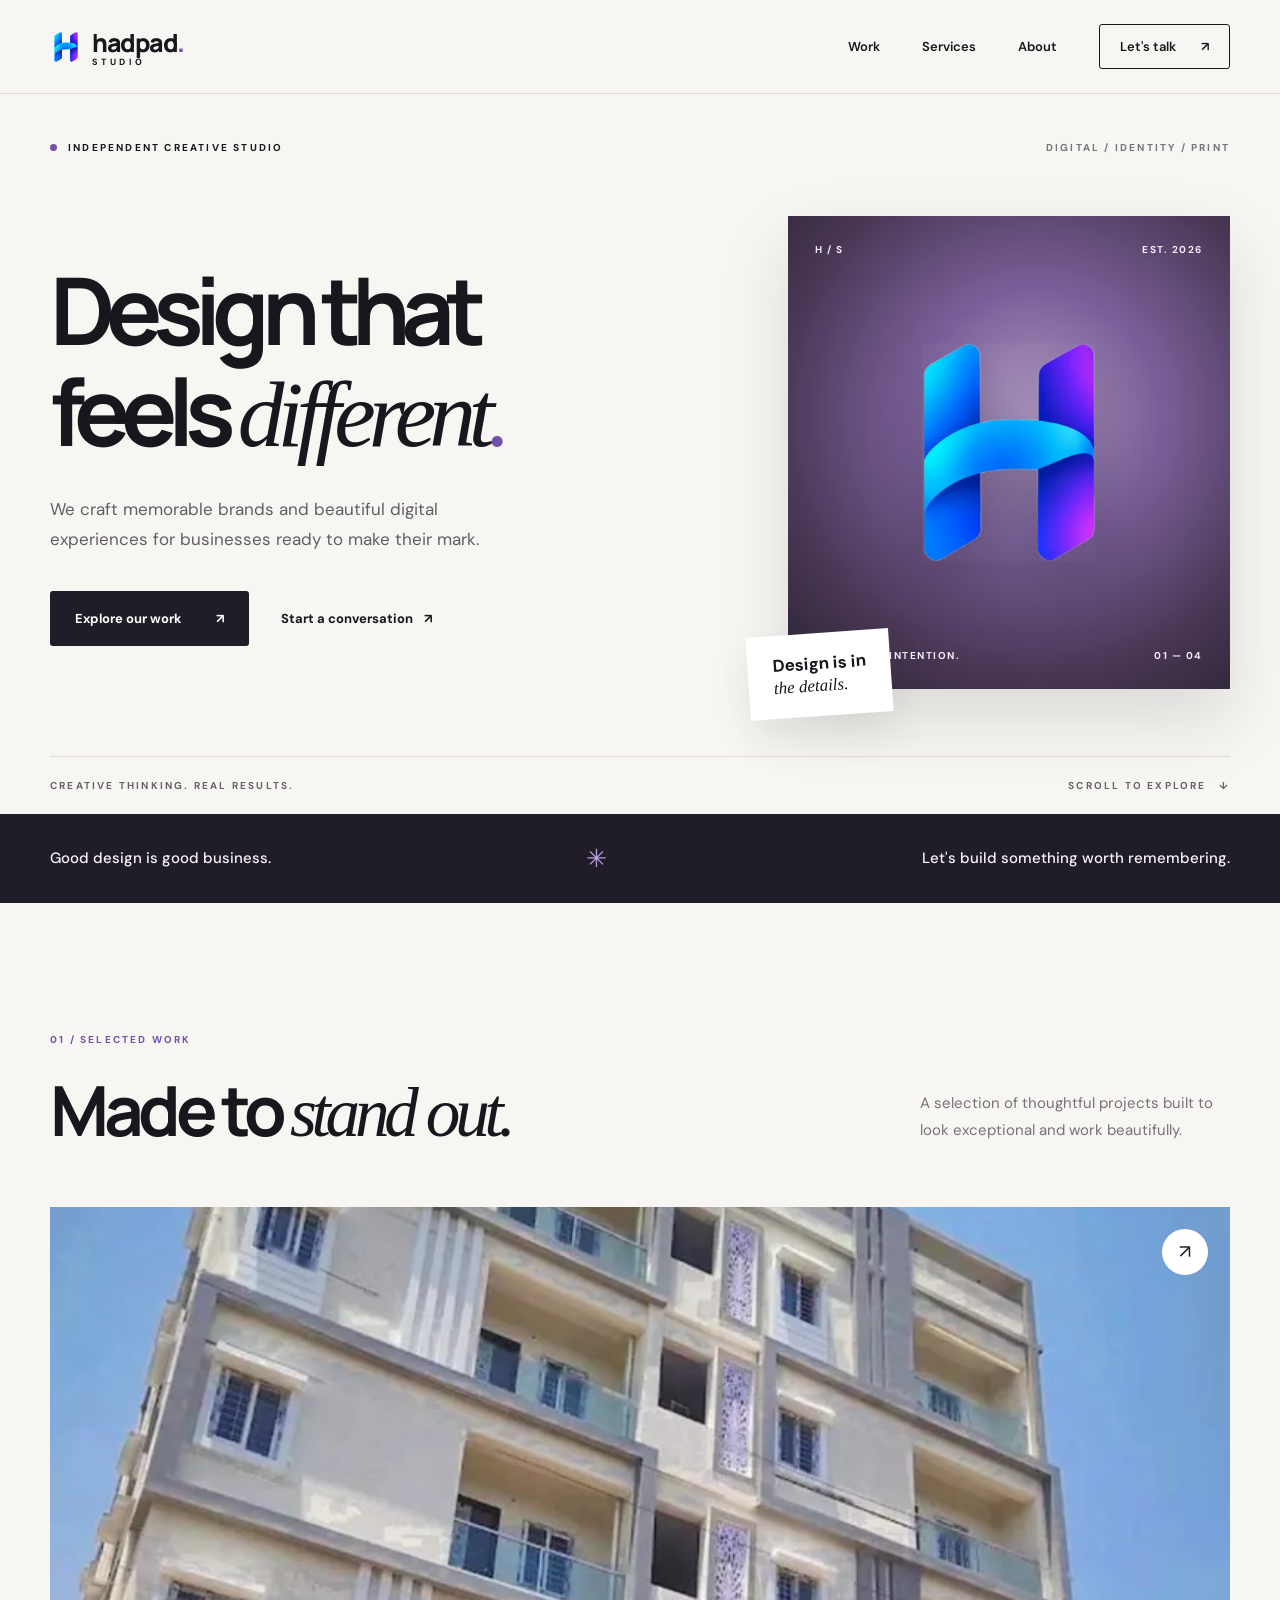
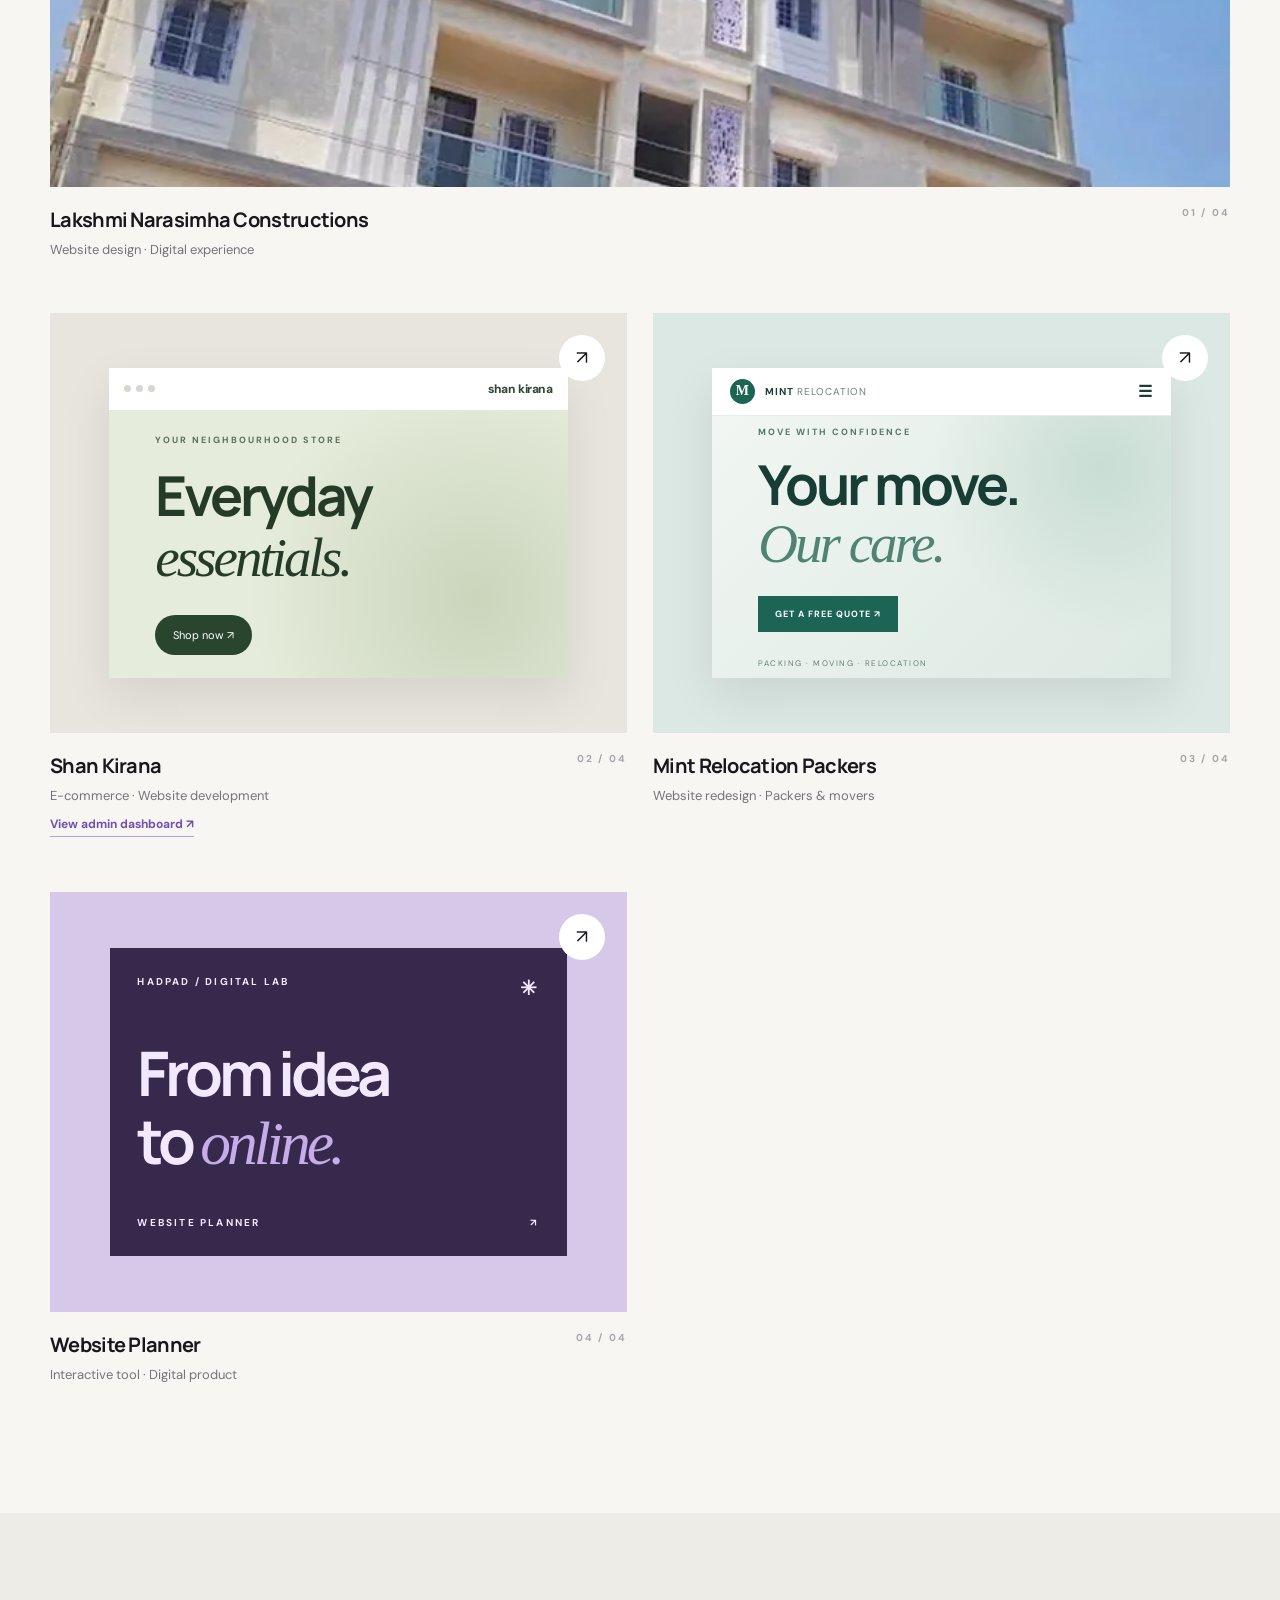
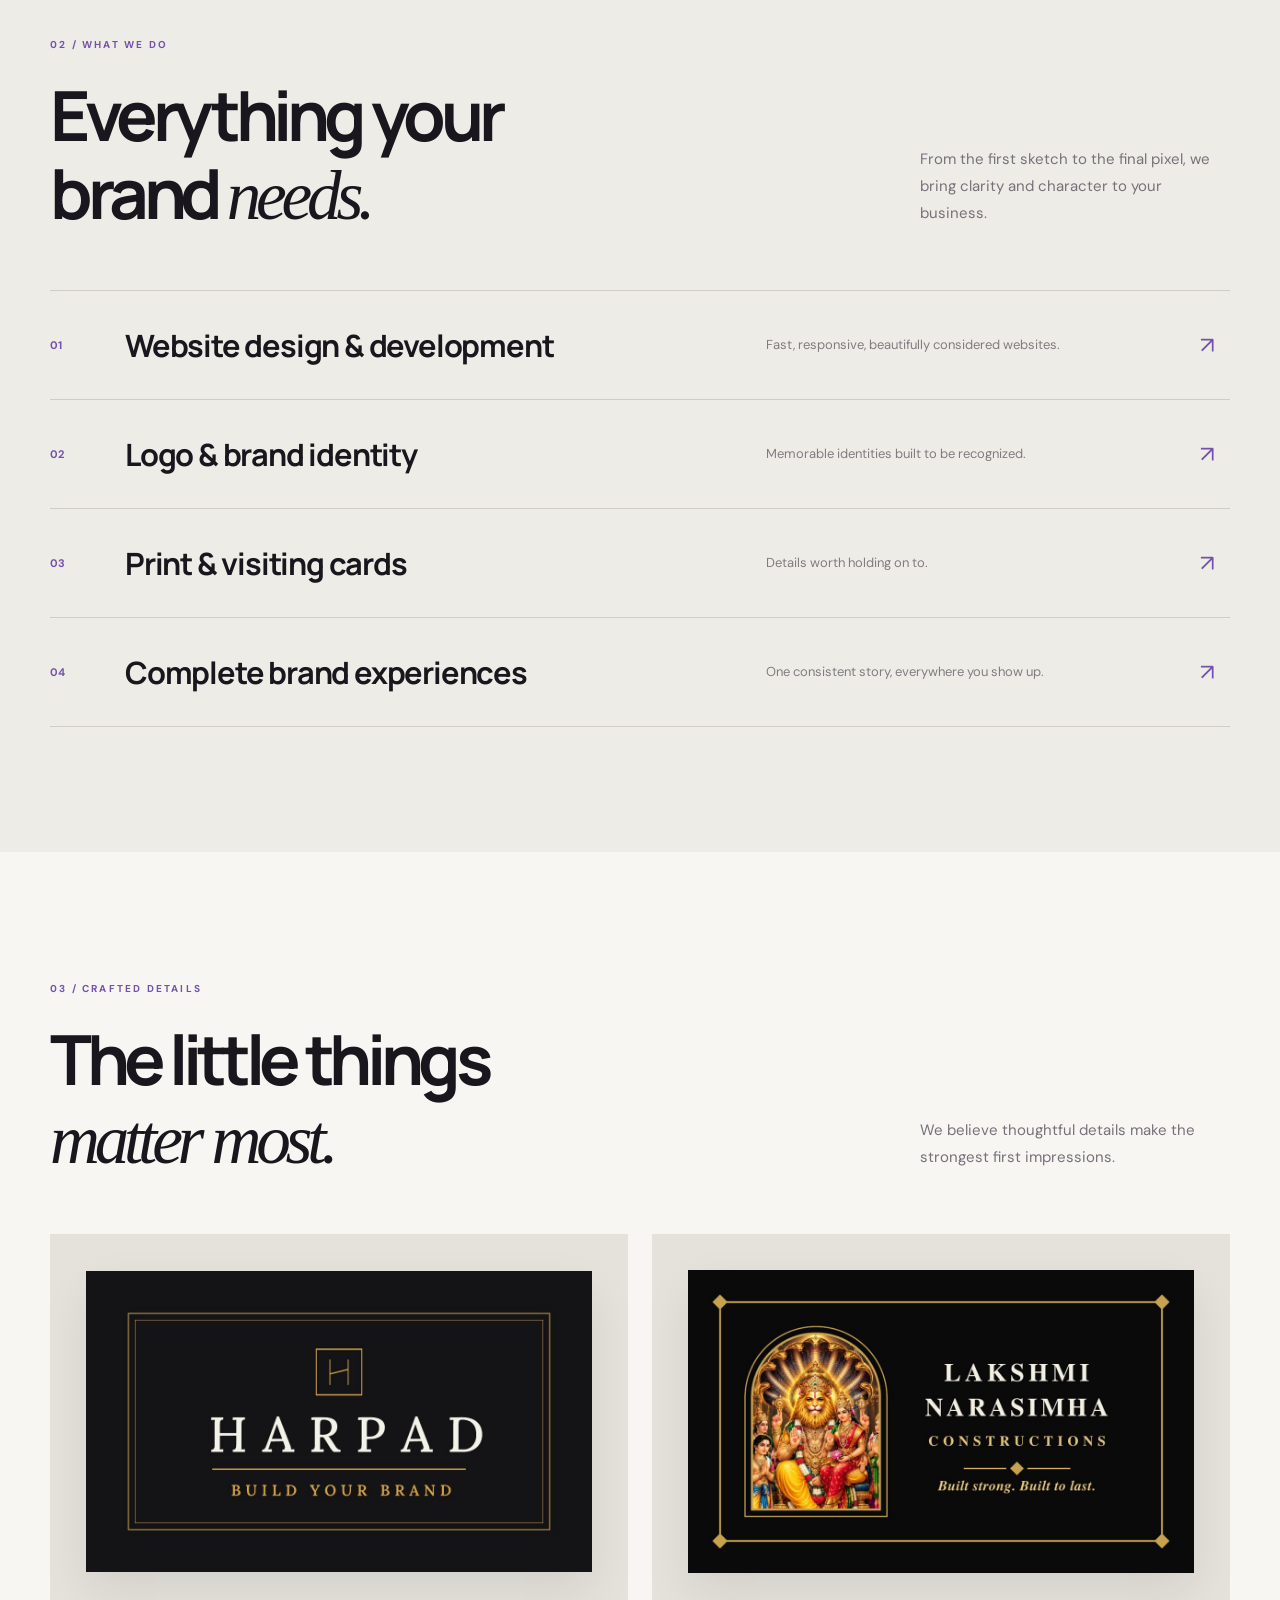
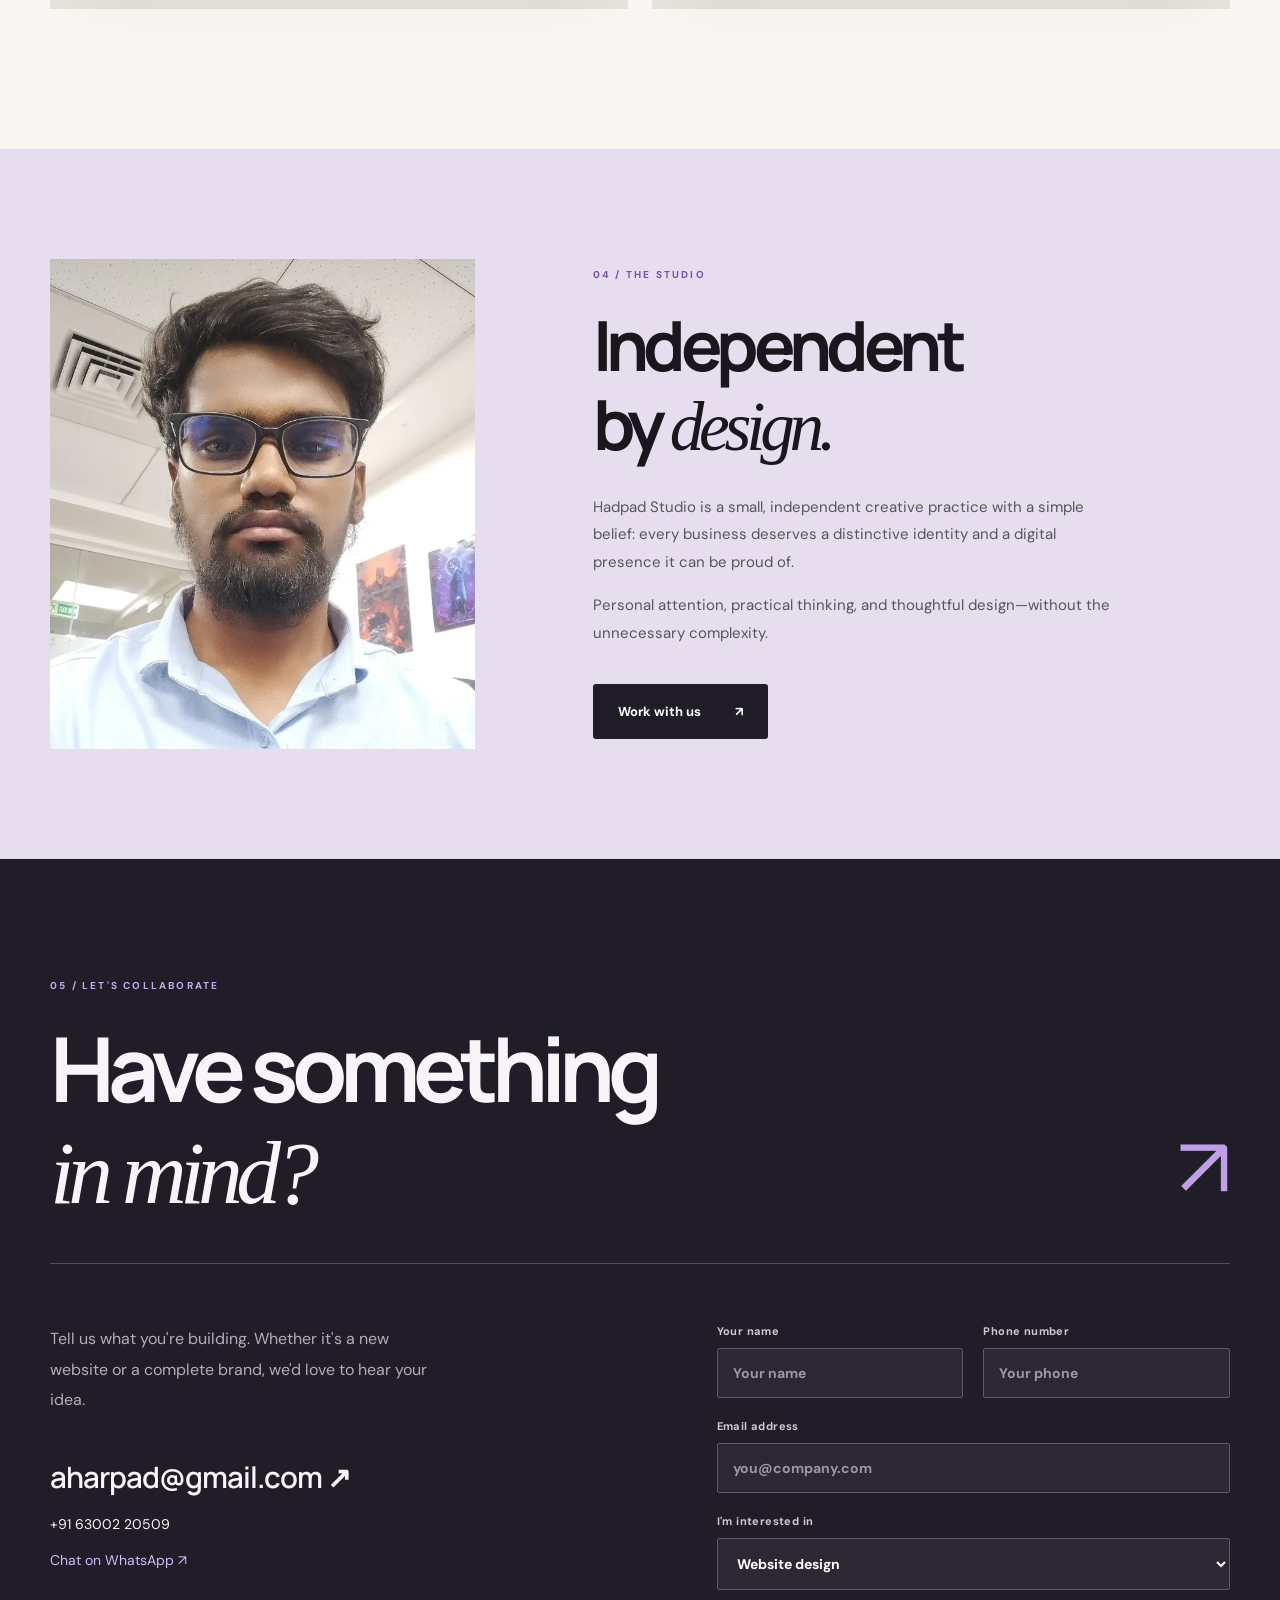
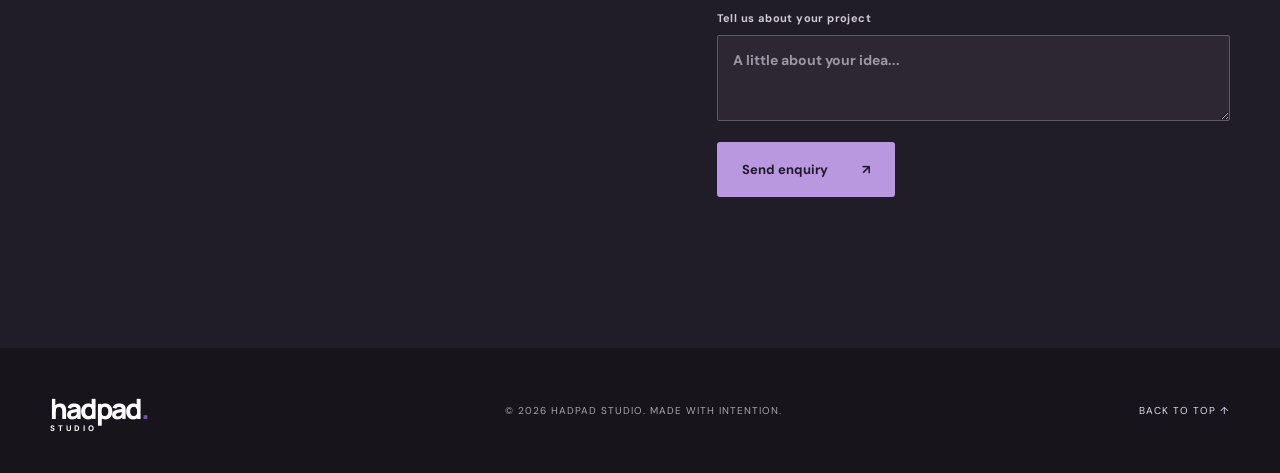
==== commit ed484d30: "update" ====
--- a/index.html
+++ b/index.html
@@ -3,7 +3,7 @@
 <body><header class="header" id="top"><div class="container header-inner"><a class="wordmark" href="#top"><img src="images/logo-nav.webp" alt=""/><span>hadpad<span class="purple">.</span><small>STUDIO</small></span></a><nav id="nav" aria-label="Main navigation"><a href="#work">Work</a><a href="#services">Services</a><a href="#about">About</a><a class="nav-contact" href="#contact">Let's talk <span>↗</span></a></nav><button id="menu" class="menu" aria-label="Open navigation" aria-expanded="false">☰</button></div></header>
 <main><section class="hero container"><div class="hero-kicker"><span class="status-dot"></span> INDEPENDENT CREATIVE STUDIO <span class="hero-kicker-end">DIGITAL / IDENTITY / PRINT</span></div><div class="hero-body"><div class="hero-copy"><h1>Design that<br>feels <span class="serif">different<span class="purple">.</span></span></h1><p>We craft memorable brands and beautiful digital experiences for businesses ready to make their mark.</p><div class="hero-buttons"><a class="btn btn-dark" href="#work">Explore our work <span>↗</span></a><a class="quiet-link" href="#contact">Start a conversation <span>↗</span></a></div></div><div class="hero-visual"><div class="visual-plate"><div class="visual-top"><span>H / S</span><span>EST. 2026</span></div><div class="visual-center"><img src="images/logo-hero.webp" alt="Hadpad Studio visual identity" onerror="this.src='images/logo.png'"></div><div class="visual-bottom"><span>MADE WITH INTENTION.</span><span>01 — 04</span></div></div><div class="floating-label">Design is in<br><em>the details.</em></div></div></div><div class="hero-footer"><span>CREATIVE THINKING. REAL RESULTS.</span><a href="#work">SCROLL TO EXPLORE <span>↓</span></a></div></section>
 <section class="intro-strip"><div class="container strip-inner"><span>Good design is good business.</span><span class="star">✳</span><span>Let's build something worth remembering.</span></div></section>
-<section class="section work container" id="work"><div class="section-header"><div><div class="eyebrow">01 / SELECTED WORK</div><h2>Made to <span class="serif">stand out.</span></h2></div><p>A selection of thoughtful projects built to look exceptional and work beautifully.</p></div><div class="projects"><article class="project project-wide"><a class="project-art art-lnc" href="https://lakshmi-narasimha-constructions.aharpad.workers.dev/" target="_blank" rel="noopener noreferrer"><img src="images/project-lnc.webp" alt="Lakshmi Narasimha Constructions website"><span class="circle-arrow">↗</span></a><div class="project-caption"><div><h3>Lakshmi Narasimha Constructions</h3><p>Website design · Digital experience</p></div><span class="project-index">01 / 03</span></div></article><article class="project"><a class="project-art art-kirana" href="https://9713177f.shan-kirana.pages.dev" target="_blank" rel="noopener noreferrer"><div class="kirana-preview"><div class="preview-top"><i></i><i></i><i></i><span>shan kirana</span></div><div class="kirana-body"><span class="kirana-small">YOUR NEIGHBOURHOOD STORE</span><strong>Everyday<br><em>essentials.</em></strong><span class="kirana-pill">Shop now ↗</span></div></div><span class="circle-arrow">↗</span></a><div class="project-caption"><div><h3>Shan Kirana</h3><p>E-commerce · Website development</p><a class="admin-link" href="https://9713177f.shan-kirana.pages.dev/admin" target="_blank" rel="noopener noreferrer">View admin dashboard ↗</a></div><span class="project-index">02 / 03</span></div></article><article class="project"><a class="project-art art-planner" href="https://web-builder.aharpad.workers.dev/" target="_blank" rel="noopener noreferrer"><div class="planner-preview"><div class="planner-top">HADPAD / DIGITAL LAB <span>✳</span></div><strong>From idea<br>to <em>online.</em></strong><div class="planner-bottom"><span>WEBSITE PLANNER</span><span>↗</span></div></div><span class="circle-arrow">↗</span></a><div class="project-caption"><div><h3>Website Planner</h3><p>Interactive tool · Digital product</p></div><span class="project-index">03 / 03</span></div></article></div></section>
+<section class="section work container" id="work"><div class="section-header"><div><div class="eyebrow">01 / SELECTED WORK</div><h2>Made to <span class="serif">stand out.</span></h2></div><p>A selection of thoughtful projects built to look exceptional and work beautifully.</p></div><div class="projects"><article class="project project-wide"><a class="project-art art-lnc" href="https://lakshmi-narasimha-constructions.aharpad.workers.dev/" target="_blank" rel="noopener noreferrer"><img src="images/project-lnc.webp" alt="Lakshmi Narasimha Constructions website"><span class="circle-arrow">↗</span></a><div class="project-caption"><div><h3>Lakshmi Narasimha Constructions</h3><p>Website design · Digital experience</p></div><span class="project-index">01 / 04</span></div></article><article class="project"><a class="project-art art-kirana" href="https://9713177f.shan-kirana.pages.dev" target="_blank" rel="noopener noreferrer"><div class="kirana-preview"><div class="preview-top"><i></i><i></i><i></i><span>shan kirana</span></div><div class="kirana-body"><span class="kirana-small">YOUR NEIGHBOURHOOD STORE</span><strong>Everyday<br><em>essentials.</em></strong><span class="kirana-pill">Shop now ↗</span></div></div><span class="circle-arrow">↗</span></a><div class="project-caption"><div><h3>Shan Kirana</h3><p>E-commerce · Website development</p><a class="admin-link" href="https://9713177f.shan-kirana.pages.dev/admin" target="_blank" rel="noopener noreferrer">View admin dashboard ↗</a></div><span class="project-index">02 / 04</span></div></article><article class="project"><a class="project-art art-mint" href="https://mint-relocation-packers.aharpad.workers.dev" target="_blank" rel="noopener noreferrer"><div class="mint-preview"><div class="mint-top"><span class="mint-mark">M</span><span>MINT <b>RELOCATION</b></span><span class="mint-menu">☰</span></div><div class="mint-body"><span class="mint-kicker">MOVE WITH CONFIDENCE</span><strong>Your move.<br><em>Our care.</em></strong><span class="mint-cta">GET A FREE QUOTE ↗</span><div class="mint-foot">PACKING · MOVING · RELOCATION</div></div></div><span class="circle-arrow">↗</span></a><div class="project-caption"><div><h3>Mint Relocation Packers</h3><p>Website redesign · Packers &amp; movers</p></div><span class="project-index">03 / 04</span></div></article><article class="project"><a class="project-art art-planner" href="https://web-builder.aharpad.workers.dev/" target="_blank" rel="noopener noreferrer"><div class="planner-preview"><div class="planner-top">HADPAD / DIGITAL LAB <span>✳</span></div><strong>From idea<br>to <em>online.</em></strong><div class="planner-bottom"><span>WEBSITE PLANNER</span><span>↗</span></div></div><span class="circle-arrow">↗</span></a><div class="project-caption"><div><h3>Website Planner</h3><p>Interactive tool · Digital product</p></div><span class="project-index">04 / 04</span></div></article></div></section>
 <section class="services" id="services"><div class="container"><div class="section-header"><div><div class="eyebrow">02 / WHAT WE DO</div><h2>Everything your<br>brand <span class="serif">needs.</span></h2></div><p>From the first sketch to the final pixel, we bring clarity and character to your business.</p></div><div class="service-list"><div class="service"><span>01</span><h3>Website design & development</h3><p>Fast, responsive, beautifully considered websites.</p><span class="service-arrow">↗</span></div><div class="service"><span>02</span><h3>Logo & brand identity</h3><p>Memorable identities built to be recognized.</p><span class="service-arrow">↗</span></div><div class="service"><span>03</span><h3>Print & visiting cards</h3><p>Details worth holding on to.</p><span class="service-arrow">↗</span></div><div class="service"><span>04</span><h3>Complete brand experiences</h3><p>One consistent story, everywhere you show up.</p><span class="service-arrow">↗</span></div></div></div></section>
 <section class="section details container"><div class="section-header"><div><div class="eyebrow">03 / CRAFTED DETAILS</div><h2>The little things<br><span class="serif">matter most.</span></h2></div><p>We believe thoughtful details make the strongest first impressions.</p></div><div class="detail-grid"><div class="detail-card"><img src="images/card-harpad-front.jpg" alt="Hadpad Studio visiting card front" loading="lazy"></div><div class="detail-card"><img src="images/card-lnc-front.jpg" alt="Lakshmi Narasimha Constructions visiting card" loading="lazy"></div></div></section>
 <section class="about" id="about"><div class="container about-grid"><div class="about-photo"><img src="images/founder.webp" alt="Hadpad Studio founder" loading="lazy"></div><div class="about-copy"><div class="eyebrow">04 / THE STUDIO</div><h2>Independent<br>by <span class="serif">design.</span></h2><p>Hadpad Studio is a small, independent creative practice with a simple belief: every business deserves a distinctive identity and a digital presence it can be proud of.</p><p>Personal attention, practical thinking, and thoughtful design—without the unnecessary complexity.</p><a class="btn btn-dark" href="#contact">Work with us <span>↗</span></a></div></div></section>
--- a/style.css
+++ b/style.css
@@ -1 +1,15 @@
 :root{--bg:#f7f6f2;--ink:#19171d;--muted:#77737b;--purple:#7351ac;--line:#dfdcd9;--dark:#211d28;--white:#fff}*{box-sizing:border-box}html{scroll-behavior:smooth}body{margin:0;background:var(--bg);color:var(--ink);font-family:'DM Sans',sans-serif;-webkit-font-smoothing:antialiased}a{color:inherit;text-decoration:none}button,input,textarea,select{font:inherit}button{cursor:pointer}img{max-width:100%;display:block}.container{width:min(1360px,calc(100% - 100px));margin:auto}.header{height:94px;border-bottom:1px solid var(--line);background:rgba(247,246,242,.96);position:sticky;top:0;z-index:20;backdrop-filter:blur(16px)}.header-inner{height:100%;display:flex;align-items:center;justify-content:space-between}.wordmark{display:flex;align-items:center;gap:10px;font-family:Manrope,sans-serif;font-weight:800;font-size:25px;letter-spacing:-1.5px}.wordmark img{width:32px;height:32px;object-fit:contain}.wordmark small,.footer-logo small{display:block;font:700 9px 'DM Sans',sans-serif;letter-spacing:3.4px;margin-top:-4px}.purple,.footer-logo>span{color:var(--purple)}nav{display:flex;align-items:center;gap:42px;font-size:13px;font-weight:600}nav>a:hover,.quiet-link:hover,.admin-link:hover{color:var(--purple)}.nav-contact{padding:13px 20px;border:1px solid var(--ink);border-radius:3px;display:flex;gap:25px}.nav-contact:hover{background:var(--ink);color:white}.menu{display:none;background:none;border:0;font-size:27px}.hero{padding-top:47px}.hero-kicker,.eyebrow,.hero-footer,.visual-top,.visual-bottom,.project-index,.planner-top,.planner-bottom{font-size:10px;letter-spacing:2.2px;font-weight:700}.hero-kicker{display:flex;align-items:center;gap:11px}.status-dot{width:7px;height:7px;border-radius:50%;background:var(--purple)}.hero-kicker-end{margin-left:auto;color:var(--muted)}.hero-body{display:grid;grid-template-columns:1.22fr .78fr;gap:4%;align-items:center;padding:62px 0 67px}.hero-copy h1{font-family:Manrope,sans-serif;font-size:clamp(64px,7.3vw,119px);letter-spacing:-.095em;line-height:1.08;margin:0 0 28px;font-weight:700}.serif{font-family:Georgia,'Times New Roman',serif;font-style:italic;font-weight:400;letter-spacing:-.075em}.hero-copy p{max-width:460px;font-size:17px;line-height:1.8;color:#625e65;margin:0 0 36px}.hero-buttons{display:flex;align-items:center;gap:32px;flex-wrap:wrap}.btn{display:inline-flex;justify-content:space-between;align-items:center;gap:34px;padding:19px 25px;font-size:13px;font-weight:700;border:0;border-radius:3px;transition:transform .2s,background .2s}.btn:hover{transform:translateY(-3px)}.btn-dark{background:var(--dark);color:white}.btn-dark:hover{background:#40304d}.quiet-link{font-size:13px;font-weight:700}.quiet-link span{margin-left:8px}.hero-visual{position:relative;max-width:510px;width:100%;justify-self:end}.visual-plate{aspect-ratio:1/1.07;background:radial-gradient(circle at 56% 42%,#b29ac7 0%,#795f98 34%,#493755 70%,#292331 100%);padding:27px;color:#f5eefb;display:flex;flex-direction:column;justify-content:space-between;box-shadow:0 30px 65px rgba(33,29,40,.13)}.visual-top,.visual-bottom{display:flex;justify-content:space-between;letter-spacing:1.5px}.visual-center{display:grid;place-items:center;flex:1}.visual-center img{max-height:235px;max-width:75%;object-fit:contain;filter:drop-shadow(0 22px 32px rgba(0,0,0,.22))}.floating-label{position:absolute;bottom:-27px;left:-40px;background:#fff;padding:19px 25px;box-shadow:0 18px 40px #24202816;font-size:17px;font-weight:700;line-height:1.3;transform:rotate(-4deg)}.floating-label em{font-family:Georgia,serif;font-weight:400}.hero-footer{border-top:1px solid var(--line);padding:22px 0;display:flex;justify-content:space-between;color:#66616a}.hero-footer a span{margin-left:8px}.intro-strip{background:var(--dark);color:#f8f4fa}.strip-inner{display:flex;align-items:center;justify-content:space-between;padding:28px 0;font-size:15px;font-weight:500}.star{font-size:25px;color:#bca1df}.section{padding:130px 0}.section-header{display:flex;justify-content:space-between;align-items:end;gap:50px;margin-bottom:55px}.eyebrow{color:var(--purple);margin-bottom:25px}.section-header h2,.about h2,.contact h2{font:700 clamp(46px,5.4vw,78px)/1.13 Manrope,sans-serif;letter-spacing:-.078em;margin:0}.section-header p{max-width:310px;color:#77717a;font-size:15px;line-height:1.8;margin:0 0 8px}.projects{display:grid;grid-template-columns:1fr 1fr;gap:55px 26px}.project-wide{grid-column:1/-1}.project-art{position:relative;overflow:hidden;display:block;height:420px}.project-wide .project-art{height:580px}.project-art>img{width:100%;height:100%;object-fit:cover;transition:transform .6s}.project-art:hover>img{transform:scale(1.035)}.art-lnc{background:#d4d0ca}.circle-arrow{position:absolute;right:22px;top:22px;width:46px;height:46px;background:#fff;display:grid;place-items:center;border-radius:50%;font-size:19px;transition:transform .2s}.project-art:hover .circle-arrow{transform:rotate(45deg)}.project-caption{display:flex;justify-content:space-between;gap:20px;padding-top:19px}.project-caption h3{font:700 20px Manrope,sans-serif;letter-spacing:-.7px;margin:0 0 8px}.project-caption p{margin:0;color:var(--muted);font-size:13px}.project-index{color:#aaa5ab;white-space:nowrap}.admin-link{display:inline-block;margin-top:12px;color:var(--purple);font-size:12px;font-weight:700;border-bottom:1px solid #b5a4cc;padding-bottom:4px}.art-kirana{background:#e8e5de;display:grid;place-items:center;padding:34px}.kirana-preview{width:90%;height:88%;background:#f9f8f3;box-shadow:0 18px 45px #00000016;overflow:hidden}.preview-top{height:43px;background:white;border-bottom:1px solid #e9e6e0;display:flex;align-items:center;gap:5px;padding:0 15px}.preview-top i{height:7px;width:7px;border-radius:50%;background:#d9d6cf}.preview-top span{margin-left:auto;font-size:12px;font-weight:800;letter-spacing:-.4px;color:#304734}.kirana-body{height:calc(100% - 43px);background:radial-gradient(circle at 80% 70%,#cad5bc,transparent 55%),#e5ecdb;display:flex;flex-direction:column;justify-content:center;padding:10%}.kirana-small{font-size:9px;letter-spacing:2px;font-weight:700;color:#5b7058}.kirana-body strong{font:700 clamp(34px,4.3vw,66px)/1.1 Manrope,sans-serif;letter-spacing:-3px;margin:19px 0 26px;color:#243b28}.kirana-body em{font-family:Georgia,serif;font-weight:400}.kirana-pill{align-self:start;background:#29452e;color:white;font-size:11px;padding:13px 18px;border-radius:30px}.art-planner{background:#d6c8e9;display:grid;place-items:center;padding:35px}.planner-preview{width:90%;height:88%;padding:27px;background:#36294b;color:#f3e9ff;display:flex;flex-direction:column;justify-content:space-between}.planner-top,.planner-bottom{display:flex;justify-content:space-between}.planner-top span{font-size:20px}.planner-preview strong{font:700 clamp(39px,4.8vw,76px)/1.1 Manrope,sans-serif;letter-spacing:-4px}.planner-preview em{font-family:Georgia,serif;font-weight:400;color:#c6ace9}.services{background:#eeece7;padding:125px 0}.service-list{border-top:1px solid #d0ccc8}.service{display:grid;grid-template-columns:55px 1.2fr .8fr 30px;align-items:center;gap:20px;border-bottom:1px solid #d0ccc8;padding:33px 0}.service>span:first-child{font-size:11px;color:var(--purple);font-weight:700}.service h3{font:700 clamp(21px,2.4vw,31px) Manrope,sans-serif;letter-spacing:-1.2px;margin:0}.service p{color:#817c81;font-size:13px;line-height:1.7;margin:0}.service-arrow{font-size:23px;color:var(--purple)}.details{padding-bottom:140px}.detail-grid{display:grid;grid-template-columns:1fr 1fr;gap:24px}.detail-card{background:#e5e2dc;min-height:310px;display:grid;place-items:center;padding:36px}.detail-card img{width:100%;max-height:330px;object-fit:contain;box-shadow:0 20px 45px #00000014}.about{background:#e6deee;padding:110px 0}.about-grid{display:grid;grid-template-columns:.8fr 1.2fr;gap:10%;align-items:center}.about-photo{background:#c8bad7;min-height:490px;overflow:hidden}.about-photo img{width:100%;height:490px;object-fit:cover}.about-copy h2{margin-bottom:28px}.about-copy p{color:#595260;font-size:15px;line-height:1.85;max-width:530px}.about-copy .btn{margin-top:22px}.contact{background:var(--dark);color:#f8f5fa;padding:120px 0 130px}.contact .eyebrow{color:#c6ace9}.contact-heading{display:flex;align-items:end;justify-content:space-between;border-bottom:1px solid #534d5a;padding-bottom:40px}.contact-heading h2{font-size:clamp(55px,7vw,100px)}.contact-symbol{font-size:85px;color:#bfa0e5}.contact-layout{display:grid;grid-template-columns:1fr 1fr;gap:13%;padding-top:60px}.contact-left{display:flex;flex-direction:column;align-items:start;gap:18px}.contact-left p{font-size:16px;color:#b4adb9;line-height:1.9;max-width:380px;margin:0 0 23px}.contact-left>a{font-size:14px}.contact-left .email{font:600 clamp(20px,2.3vw,31px) Manrope,sans-serif;letter-spacing:-1px}.whatsapp{color:#d5b9f7}.contact-form{display:flex;flex-direction:column;gap:21px}.form-row{display:grid;grid-template-columns:1fr 1fr;gap:20px}.contact-form label{display:flex;flex-direction:column;gap:10px;font-size:11px;font-weight:700;letter-spacing:.4px;color:#d0c9d3}.contact-form input,.contact-form select,.contact-form textarea{border:1px solid #605966;border-radius:2px;background:#2c2733;color:white;padding:15px;outline:0;width:100%;font-size:14px}.contact-form input:focus,.contact-form textarea:focus,.contact-form select:focus{border-color:#b89adf}.contact-form input::placeholder,.contact-form textarea::placeholder{color:#9e96a5}.btn-purple{background:#b998df;color:#201929;align-self:start}.btn-purple:hover{background:#cba9f2}.hp{position:absolute;left:-10000px;opacity:0}.contact-form #msg{font-size:13px;line-height:1.6;margin:0}.contact-form #msg.ok{color:#c3e3c6}.contact-form #msg.err{color:#ffd0cf}.contact-form #msg a{text-decoration:underline}footer{background:#17141c;color:#a9a3ae}.footer-inner{min-height:125px;display:flex;justify-content:space-between;align-items:center;gap:20px;font-size:10px;letter-spacing:1px}.footer-logo{font:800 28px Manrope,sans-serif;letter-spacing:-2px;color:#fff}.footer-logo small{font-size:8px;letter-spacing:3px}footer a:last-child{color:#e5d8f2}a:focus-visible,button:focus-visible{outline:3px solid #9e75ce;outline-offset:4px}@media(max-width:1000px){.container{width:min(100% - 54px,1360px)}.hero-body{grid-template-columns:1fr 0.85fr}.hero-copy h1{font-size:clamp(55px,7.5vw,83px)}.project-wide .project-art{height:460px}.project-art{height:340px}.service{grid-template-columns:40px 1fr 1fr 20px}.about-grid{gap:6%}}@media(max-width:700px){.container{width:calc(100% - 36px)}.header{height:72px}.menu{display:block}nav{display:none;position:absolute;top:72px;left:0;right:0;background:var(--bg);padding:20px;box-shadow:0 16px 25px #00000018;flex-direction:column;align-items:stretch;gap:20px}nav.open{display:flex}.hero{padding-top:27px}.hero-kicker{font-size:8px;letter-spacing:1.2px}.hero-kicker-end{display:none}.hero-body{display:flex;flex-direction:column;align-items:stretch;padding:43px 0 50px;gap:54px}.hero-copy h1{font-size:clamp(58px,11vw,88px)}.hero-copy p{font-size:15px}.hero-visual{max-width:100%}.visual-plate{aspect-ratio:1/.9}.visual-center img{max-height:200px}.floating-label{left:12px;bottom:-20px}.hero-footer{font-size:8px;letter-spacing:1px}.strip-inner{flex-wrap:wrap;justify-content:center;text-align:center;gap:12px;font-size:12px}.section{padding:85px 0}.section-header{display:block;margin-bottom:34px}.section-header h2,.about h2{font-size:clamp(43px,9vw,64px)}.section-header p{margin-top:18px}.projects{grid-template-columns:1fr;gap:35px}.project-wide{grid-column:auto}.project-wide .project-art,.project-art{height:330px}.project-caption h3{font-size:17px}.services{padding:80px 0}.service{grid-template-columns:25px 1fr 24px;gap:12px;padding:26px 0}.service p{grid-column:2;grid-row:2}.service-arrow{grid-column:3;grid-row:1}.detail-grid{grid-template-columns:1fr}.detail-card{min-height:240px}.about{padding:75px 0}.about-grid{grid-template-columns:1fr;gap:35px}.about-photo,.about-photo img{height:370px;min-height:0}.contact{padding:80px 0}.contact-heading h2{font-size:clamp(52px,10vw,76px)}.contact-symbol{font-size:55px}.contact-layout{grid-template-columns:1fr;gap:45px;padding-top:35px}.form-row{grid-template-columns:1fr}.footer-inner{flex-wrap:wrap;padding:30px 0;justify-content:space-between}.footer-inner>span{order:3;width:100%}}@media(prefers-reduced-motion:reduce){*,*:before,*:after{scroll-behavior:auto!important;transition:none!important}}
+
+/* Mint Relocation Packers project preview */
+.art-mint{background:#dce8e4;display:grid;place-items:center;padding:34px}
+.mint-preview{width:90%;height:88%;background:#f8faf8;box-shadow:0 18px 45px #00000016;overflow:hidden;color:#173d35}
+.mint-top{height:48px;display:flex;align-items:center;gap:10px;padding:0 18px;background:#fff;border-bottom:1px solid #e7eeea;font-size:10px;letter-spacing:1px;font-weight:700}
+.mint-mark{width:25px;height:25px;display:grid;place-items:center;border-radius:50%;background:#1c6554;color:#fff;font:700 14px Georgia,serif}
+.mint-top b{font-weight:400;color:#6c827b}
+.mint-menu{margin-left:auto;font-size:16px}
+.mint-body{height:calc(100% - 48px);padding:9% 10%;display:flex;flex-direction:column;justify-content:center;background:radial-gradient(circle at 85% 20%,#c8ddd4 0,transparent 38%),linear-gradient(135deg,#f1f6f2,#dce9e2)}
+.mint-kicker{font-size:9px;letter-spacing:2px;font-weight:700;color:#52776b}
+.mint-body strong{font:700 clamp(34px,4.3vw,65px)/1.04 Manrope,sans-serif;letter-spacing:-3px;margin:18px 0 23px;color:#173d35}
+.mint-body strong em{font-family:Georgia,serif;font-weight:400;color:#4f8373}
+.mint-cta{align-self:flex-start;padding:12px 17px;background:#1c6554;color:#fff;font-size:9px;letter-spacing:1px;font-weight:700}
+.mint-foot{margin-top:26px;font-size:8px;letter-spacing:1.5px;color:#668078}
